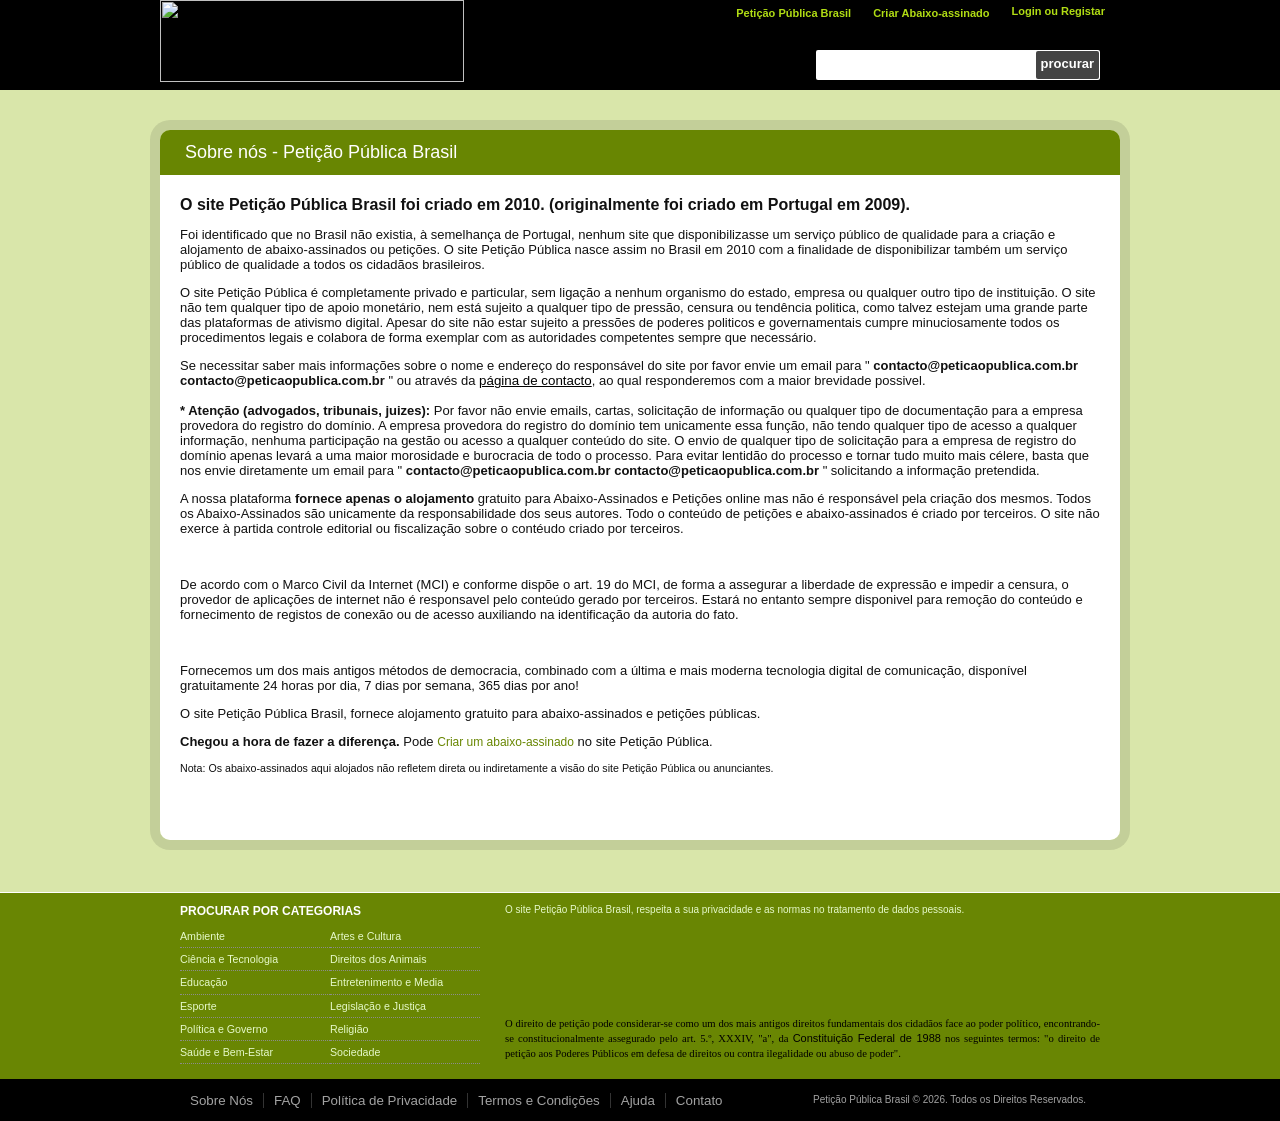
==== aboutus/index.html @ e4dd1ab5 "infra: adiciona e organiza site base identico para redesign" ====
<head>
    <meta charset="utf-8">
    <link rel="stylesheet" type="text/css" href="style.css">
    <title>Petição Pública Brasil</title>
    <meta name="description"
        content="Hospedagem online gratuita para Abaixo-assinados e Petições, disponível gratuitamente 24 horas por dia. Um serviço público de qualidade para todos os cidadãos brasileiros.">
    <meta name="Robots" content="INDEX,FOLLOW">
    
    <link href="https://peticaopublica.com.br/favicon.ico" rel="shortcut icon" type="image/x-icon">
    
    <script type="text/javascript" async="" src="https://www.google-analytics.com/analytics.js"></script>
    <script type="text/javascript" async=""
        src="https://www.googletagmanager.com/gtag/js?id=G-4QFTX7SRFF&amp;cx=c&amp;gtm=4e66b0h2"></script>
    <script type="text/javascript" src="https://ajax.googleapis.com/ajax/libs/jquery/1.8.1/jquery.min.js"></script>
    <script type="text/javascript" src="https://peticaopublica.com.br/scripts/colorbox/jquery.colorbox-min.js"></script>

    <meta property="og:image" content="https://peticaopublica.com.br/images/fbShareLogo.gif">
    <script type="text/javascript">$(function () {
            $("a#login").colorbox({ iframe: true, opacity: 0.5, innerWidth: 960, innerHeight: 350 });
            $("#txtemailnewsletter").keypress(function (e) { if (e.keyCode == 13) { doSearch(); } });
            var pesq = $("#txtemailnewsletter").val();
            if (pesq === "")
                $("#txtemailnewsletter").val('Procure Abaixo-Assinados');
            $("#txtemailnewsletter").live("focus", function () {
                if ($(this).val() === $(this).attr("title")) {
                    $(this).val("")
                }
            }).live("blur", function () {
                if ($(this).val() === "") {
                    $(this).val($(this).attr("title"))
                }
            });
        });
    </script>
    <script type="text/javascript">
        $(document).ready(function () {
            $(".account").click(function () {
                var X = $(this).attr('id');
                if (X == 1) { $(".submenu").hide(); $(this).attr('id', '0'); }
                else { $(".submenu").show(); $(this).attr('id', '1'); }
            });
            $(".submenu").mouseup(function () { return false });//Mouseup textarea false
            $(".account").mouseup(function () { return false });
            $(document).mouseup(function () { $(".submenu").hide(); $(".account").attr('id', ''); });//Textarea without editing.
        });
        function doSearch() {
            if ($('#txtemailnewsletter').val() == $('#txtemailnewsletter').attr("title")) $('#txtemailnewsletter').val("");
            var psearch = $('#txtemailnewsletter').val();
            window.location = '../searchfilter/index.html?q=' + psearch;
            return false;
        }
    </script>
</head>

<body>
    <div class="header">
        <div class="innerHeader">
            <div style="float: left; width: 310px; height: 90px; padding: 0px; background-color: #000000;">
                <a href="../home/index.html"><img src="https://peticaopublica.com.br/images/logoPetitionpt-pt.gif" style="border: 0px"
                        alt="Petição Pública Brasil Logotipo" title="Um dos mais antigos métodos da democracia."
                        width="304px" height="82px"></a>
            </div>
            <div style="float: right; width: 650px; height: 90px; background-color: #000;">
                <div style="height: 40px">
                    <ul class="headerMenu">
                        <li class="headerLink"><a href="../home/index.html">Petição Pública Brasil</a></li>
                        <li class="headerLink"><a href="../pcreate/index.html">Criar Abaixo-assinado</a></li>
                        <li class="headerLink">
                            <div id="divLogin">
                                <a id="login" href="../loginregister/index.html" class="cboxElement">Login ou Registar</a>
                            </div>

                        </li>
                    </ul>
                </div>
                <div style="height: 70px; float: right; margin: 10px 20px;">
                    <div class="emailnewsletter" id="divemailnewsletter">
                        <input id="txtemailnewsletter" type="text" value="" maxlength="50"
                            title="Procure Abaixo-Assinados"><a id="submitEmailNewsletter"
                            href="javascript:doSearch();">procurar</a>
                    </div>
                </div>
            </div>
        </div>
    </div>
    <form method="post" action=".../aboutus/index.html" id="aspnetForm">
        <div class="aspNetHidden">
            <input type="hidden" name="__VIEWSTATE" id="__VIEWSTATE"
                value="/[base64]/[base64]">
        </div>

        <div class="aspNetHidden">

            <input type="hidden" name="__VIEWSTATEGENERATOR" id="__VIEWSTATEGENERATOR" value="CDB8F54A">
        </div>

        <div class="wrapper">
            <div class="pcontent">
                <div class="pethead" style="background-color: #688602; vertical-align: top;">
                    <span>Sobre nós - Petição Pública Brasil</span>
                </div>
                <table border="0" cellpadding="0" cellspacing="0"
                    style="border: 0; margin: 0; padding:0; font-size:13px;">
                    <tbody>
                        <tr>
                            <td style="background-color: #fff; padding:0 20px;">
                                <h1 style="margin-top: 20px;">O site Petição Pública Brasil foi criado em 2010.
                                    (originalmente foi criado em Portugal em 2009). </h1>

                                <p>Foi identificado que no Brasil não existia, à semelhança de Portugal, nenhum site que
                                    disponibilizasse um serviço público de qualidade para a criação e alojamento de
                                    abaixo-assinados ou petições. O site Petição Pública nasce assim no Brasil em 2010
                                    com a finalidade de disponibilizar também um serviço público de qualidade a todos os
                                    cidadãos brasileiros.</p>

                                <p>O site Petição Pública é completamente privado e particular, sem ligação a nenhum
                                    organismo do estado, empresa ou qualquer outro tipo de instituição. O site não tem
                                    qualquer tipo de apoio monetário, nem está sujeito a qualquer tipo de pressão,
                                    censura ou tendência politica, como talvez estejam uma grande parte das plataformas
                                    de ativismo digital. Apesar do site não estar sujeito a pressões de poderes
                                    politicos e governamentais cumpre minuciosamente todos os procedimentos legais e
                                    colabora de forma exemplar com as autoridades competentes sempre que necessário.</p>

                                <p>Se necessitar saber mais informações sobre o nome e endereço do responsável do site
                                    por favor envie um email para "<b>
                                        <script
                                            language="javascript">document.write('contacto'); document.write('@'); document.write('peticao'); document.write('publica'); document.write('.com.br');</script>
                                        contacto@peticaopublica.com.br
                                    </b>" ou através da <a
                                        href="https://peticaopublica.com.br../contactus/index.html?pi=aboutus"
                                        style="text-decoration:underline;">página de contacto</a>, ao qual responderemos
                                    com a maior brevidade possivel.
                                    <br><br>
                                    <strong>* Atenção (advogados, tribunais, juizes):</strong> Por favor não envie
                                    emails, cartas, solicitação de informação ou qualquer tipo de documentação para a
                                    empresa provedora do registro do domínio. A empresa provedora do registro do domínio
                                    tem unicamente essa função, não tendo qualquer tipo de acesso a qualquer informação,
                                    nenhuma participação na gestão ou acesso a qualquer conteúdo do site. O envio de
                                    qualquer tipo de solicitação para a empresa de registro do domínio apenas levará a
                                    uma maior morosidade e burocracia de todo o processo. Para evitar lentidão do
                                    processo e tornar tudo muito mais célere, basta que nos envie diretamente um email
                                    para "<b>
                                        <script
                                            language="javascript">document.write('contacto'); document.write('@'); document.write('peticao'); document.write('publica'); document.write('.com.br');</script>
                                        contacto@peticaopublica.com.br
                                    </b>" solicitando a informação pretendida.
                                </p>

                                <p>A nossa plataforma <b>fornece apenas o alojamento</b> gratuito para Abaixo-Assinados
                                    e Petições online mas não é responsável pela criação dos mesmos. Todos os
                                    Abaixo-Assinados são unicamente da responsabilidade dos seus autores. Todo o
                                    conteúdo de petições e abaixo-assinados é criado por terceiros. O site não exerce à
                                    partida controle editorial ou fiscalização sobre o contéudo criado por terceiros.
                                </p>

                                <br>
                                <p>De acordo com o Marco Civil da Internet (MCI) e conforme dispõe o art. 19 do MCI, de
                                    forma a assegurar a liberdade de expressão e impedir a censura, o provedor de
                                    aplicações de internet não é responsavel pelo conteúdo gerado por terceiros. Estará
                                    no entanto sempre disponivel para remoção do conteúdo e fornecimento de registos de
                                    conexão ou de acesso auxiliando na identificação da autoria do fato. </p>

                                <br>

                                <!--<p>Não existia, até agora, um site nacional que disponibilizasse um serviço público para o alojamento de abaixo-assinados (também conhecidos como Petição Pública) online. O Petição Pública Brasil pretende constituir um serviço público de qualidade a todos os cidadãos brasileiros. A grande maioria dos sites de abaixo-assinados online são em língua estrangeira e não estão apresentados da melhor forma para a solidificação de uma petição pública nacional.</p>-->
                                <p>Fornecemos um dos mais antigos métodos de democracia, combinado com a última e mais
                                    moderna tecnologia digital de comunicação, disponível gratuitamente 24 horas por
                                    dia, 7 dias por semana, 365 dias por ano!</p>

                                <p>O site Petição Pública Brasil, fornece alojamento gratuito para abaixo-assinados e
                                    petições públicas.</p>

                                <p><strong>Chegou a hora de fazer a diferença.</strong>
                                    Pode <a class="green-link" href="../pcreate/index.html">Criar um abaixo-assinado</a> no site
                                    Petição Pública.</p>

                                <span style="font-size: 8pt">Nota: Os abaixo-assinados aqui alojados não refletem direta
                                    ou indiretamente a visão do site Petição Pública ou anunciantes.</span>
                                <p>&nbsp;</p>
                                <p>&nbsp;</p>
                            </td>
                        </tr>
                    </tbody>
                </table>
                <div class="petFooter" style="background-color: #fff; padding: 5px 0;"></div>
            </div>
        </div>

    </form>
    <div class="footer">
        <div style="width: 920px; margin: auto; overflow: hidden;">
            <div style="width: 300px; float: left;">
                <h4 style="margin: 0;">Procurar por Categorias</h4>

                <ul id="ulCat">
                    <li><a href="../searchfilter/index.html?idcat=23">Ambiente</a></li>
                    <li><a href="../searchfilter/index.html?idcat=24">Artes e Cultura</a></li>
                    <li><a href="../searchfilter/index.html?idcat=25">Ciência e Tecnologia</a></li>
                    <li><a href="../searchfilter/index.html?idcat=101">Direitos dos Animais</a></li>
                    <li><a href="../searchfilter/index.html?idcat=27">Educação</a></li>
                    <li><a href="../searchfilter/index.html?idcat=28">Entretenimento e Media</a></li>
                    <li><a href="../searchfilter/index.html?idcat=26">Esporte</a></li>
                    <li><a href="../searchfilter/index.html?idcat=29">Legislação e Justiça</a></li>
                    <li><a href="../searchfilter/index.html?idcat=30">Política e Governo</a></li>
                    <li><a href="../searchfilter/index.html?idcat=31">Religião</a></li>
                    <li><a href="../searchfilter/index.html?idcat=32">Saúde e Bem-Estar</a></li>
                    <li><a href="../searchfilter/index.html?idcat=33">Sociedade</a></li>
                </ul>

            </div>
            <div style="float: right;">
                <div class="footer-text">O site <a href="https://peticaopublica.com.br">Petição Pública</a> Brasil,
                    respeita a sua privacidade e as normas no tratamento de dados pessoais.</div>
                <div class="nav-share">
                    <iframe
                        src="https://www.facebook.com/plugins/like.php?href=https%3A%2F%2Fpeticaopublica.com.br&amp;width=82&amp;layout=button&amp;action=like&amp;size=large&amp;share=false&amp;height=82&amp;appId=476498805800398"
                        width="82" height="32" style="border:none;overflow:hidden;padding-top:20px;" scrolling="no"
                        frameborder="0" allowtransparency="true" allow="encrypted-media"></iframe>
                    <ul style="float:right;">
                        <li><a target="_blank" href="https://www.facebook.com/peticaopublicabrasil" class="fbshare32f"
                                title="Acompanhe o Petição Pública Brasil no Facebook">Facebook</a></li>
                        <li><a target="_blank" href="https://twitter.com/peticaopublicab" class="twshare32f"
                                title="Acompanhe o Petição Pública Brasil no Twitter">Twitter</a></li>
                        <li><a target="_blank" href="https://peticaopublica.com.br/rss.aspx" class="rss32f"
                                title="Acompanhe o Petição Pública Brasil por RSS">RSS</a></li>
                    </ul>
                </div>
                <div
                    style="clear:both; width:595px; font-family: Verdana; font-size: 8pt;color: #000; text-align:justify;margin-top: 5px;">
                    O direito de petição pode considerar-se como um dos mais antigos direitos fundamentais dos cidadãos
                    face ao poder político,
                    encontrando-se constitucionalmente assegurado pelo art. 5.º, XXXIV, "a", da <a
                        style="font-size: 11px;"
                        href="https://www.planalto.gov.br/ccivil_03/Constituicao/Constituicao.htm"
                        target="_blank">Constituição Federal de 1988</a> nos seguintes termos: "o direito de petição aos
                    Poderes Públicos em defesa de direitos ou contra ilegalidade ou abuso de poder".
                </div>
            </div>
        </div>
    </div>
    <div class="secondfooter">
        <div style="width: 920px; margin: auto; overflow: hidden;">
            <ul>
                <li><a href="../aboutus/index.html">Sobre Nós</a></li>
                <li><a href="../faq/index.html">FAQ</a></li>
                <li><a href="../privacy/index.html">Política de Privacidade</a></li>
                <li><a href="../termsconditions/index.html">Termos e Condições</a></li>
                <li><a href="../help/index.html">Ajuda</a></li>
                <li><a href="../contactus/index.html?pi=">Contato</a></li>
            </ul>
            <div class="copyright">Petição Pública Brasil © 2026. Todos os Direitos Reservados.
            </div>
        </div>
    </div>
    <script async="" src="https://www.googletagmanager.com/gtag/js?id=UA-4269839-47"></script>
    <script>
        window.dataLayer = window.dataLayer || [];
        function gtag() { dataLayer.push(arguments); }
        gtag('js', new Date());
        gtag('config', 'UA-4269839-47');
    </script>
    <script defer=""
        src="https://static.cloudflareinsights.com/beacon.min.js/v833ccba57c9e4d2798f2e76cebdd09a11778172276447"
        integrity="sha512-57MDmcccJXYtNnH+ZiBwzC4jb2rvgVCEokYN+L/nLlmO8rfYT/gIpW2A569iJ/3b+0UEasghjuZH/ma3wIs/EQ=="
        data-cf-beacon="{&quot;version&quot;:&quot;2024.11.0&quot;,&quot;token&quot;:&quot;b46a5cb6f5e049389877892a967b678e&quot;,&quot;r&quot;:1,&quot;server_timing&quot;:{&quot;name&quot;:{&quot;cfCacheStatus&quot;:true,&quot;cfEdge&quot;:true,&quot;cfExtPri&quot;:true,&quot;cfL4&quot;:true,&quot;cfOrigin&quot;:true,&quot;cfSpeedBrain&quot;:true},&quot;location_startswith&quot;:null}}"
        crossorigin="anonymous"></script>

    <div id="cboxOverlay" style="display: none;"></div>
    <div id="colorbox" class="" style="display: none; padding-bottom: 42px; padding-right: 42px;">
        <div id="cboxWrapper">
            <div>
                <div id="cboxTopLeft" style="float: left;"></div>
                <div id="cboxTopCenter" style="float: left;"></div>
                <div id="cboxTopRight" style="float: left;"></div>
            </div>
            <div style="clear: left;">
                <div id="cboxMiddleLeft" style="float: left;"></div>
                <div id="cboxContent" style="float: left;">
                    <div id="cboxLoadedContent" style="width: 0px; height: 0px; overflow: hidden; float: left;"></div>
                    <div id="cboxTitle" style="float: left;"></div>
                    <div id="cboxCurrent" style="float: left;"></div>
                    <div id="cboxNext" style="float: left;"></div>
                    <div id="cboxPrevious" style="float: left;"></div>
                    <div id="cboxSlideshow" style="float: left;"></div>
                    <div id="cboxClose" style="float: left;"></div>
                </div>
                <div id="cboxMiddleRight" style="float: left;"></div>
            </div>
            <div style="clear: left;">
                <div id="cboxBottomLeft" style="float: left;"></div>
                <div id="cboxBottomCenter" style="float: left;"></div>
                <div id="cboxBottomRight" style="float: left;"></div>
            </div>
        </div>
        <div style="position: absolute; width: 9999px; visibility: hidden; display: none;"></div>
    </div>
</body>
---- aboutus/style.css ----
/* --- Merged from ppstyle_beta.css --- */
BODY {font: 12px/1.4 Tahoma,"Segoe UI",Arial,Sans-Serif; color: #111; margin: 0px; padding: 0px; background-color: #d9e6aa; }

h1 { font: 16px Tahoma, Geneva, sans-serif; margin:0; font-weight:bold;}
h2 { font: 14px Tahoma, Geneva, sans-serif;}
h2 a { font: 14pt Helvetica, Verdana, sans-serif; }
h3 { font: 10pt Tahoma, Geneva, sans-serif; font-weight: normal;}/*color: #113401; */

a { font: 10pt Helvetica, Verdana, sans-serif; color: #000; text-decoration: none; }
a:hover { text-decoration: underline; }
input[type=text] { border: 1px solid #a8acad; font: 10pt Helvetica, Verdana, sans-serif; height: 20px; }
textarea { border: 1px solid #a8acad; font: 10pt Helvetica, Verdana, sans-serif; }
select { border: 1px solid #a8acad; font: 10pt Helvetica, Verdana, sans-serif; height: 20px; }

.footer { float: left; width: 100%; background-color: #698603; border-top: 1px solid #FFFFFF; padding: 10px 0 15px 0; }
.footer a { font: 8pt Verdana, Helvetica, sans-serif; }
.footer h4 {color: white; font-family: Tahoma, Geneva, sans-serif; text-transform: uppercase; margin-bottom: 7px;}

.footerpet {font: 11px Tahoma, Geneva, sans-serif;  margin-top:25px;}
.footerpet a {font: 11px Tahoma, Geneva, sans-serif; text-decoration:none;}

.footerpet2 {font: 11px Tahoma, Geneva, sans-serif; color:#848484; margin-top:25px;}
.footerpet2 a {font: 11px Tahoma, Geneva, sans-serif; text-decoration:none; color:#848484;}

.secondfooter {clear: both; background-color: black; color: #A2A2A2; font-size: 11px; height: 42px; margin: auto;}
.secondfooter ul, li {list-style-type: none; margin: 0; padding: 0;}
.secondfooter li:first-child {border-left: 0;}
.secondfooter li {border-left: 1px solid #333; display: inline-block; float: left; margin-top: 14px;}
.secondfooter a {height: 32px;padding: 0 10px;color: #A2A2A2;}
.secondfooter a:hover {text-decoration: underline;}

.header { width: 100%; background-color: #000000; height: 90px; }
.header .innerHeader { margin: 0px auto; width: 960px; }

ul.headerMenu {list-style-type: none; float: right; height: 30px; margin:5px 10px;}
ul.headerMenu li {list-style-type: none; float: left; padding:0 5px;}

.headerLink a { font: 11px Verdana, Helvetica, sans-serif; color: #b1dd14; font-weight: bold; text-decoration: none; margin-left: 12px; }
.headerLink a:hover { color: #fff; }

.content { margin: 0px auto;}

.leftColl { float: left; width: 268px; }
.leftColl .box .inner img { float: left; }
.leftColl .box .inner div { float: left; display: inline-block; }
.leftColl .box .inner .text { padding: 0px 0px 0px 10px; width: 137px; height: 73px; float: left; position: relative; }
.leftColl .box .inner .text span { float: left; font-family: Arial; font-size: 13px; color: #1c5103; width: 100%; }
.leftColl .box .inner .text span.title { font-weight: bold; font-size: 16px; }
.leftColl .box .inner .text a { position: absolute; font-family: Arial; font-size: 12px; font-weight: bold; color: #1c5103; bottom: 0px; right: 5px; text-decoration: none; }
.leftColl .box .inner .text a:hover { text-decoration: underline; }


.box { float: left; position: relative; background: #FFFFFF; }
.box .inner { display: inline-block; padding: 10px; }
.box .inner li { padding: 0px 0px 0px 10px; list-style-position: inside; }
.box .topborder { position: absolute; width: 100%; background: url(../newimages/box-border-horizontal.gif) repeat-x 0px 0px; height: 5px; top: 0px; }
.box .bottomborder { position: absolute; width: 100%; background: url(../newimages/box-border-horizontal.gif) repeat-x 0px -5px; height: 5px; bottom: 0px; }
.box .leftborder { position: absolute; height: 100%; background: url(../newimages/box-border-vertical.gif) repeat-y 0px 0px; width: 5px; left: 0px; }
.box .rightborder { position: absolute; height: 100%; background: url(../newimages/box-border-vertical.gif) repeat-y -5px 0px; width: 5px; right: 0px; }
.box .corner1 { position: absolute; top: 0px; left: 0px; background: url(../newimages/box-border-corners.gif) no-repeat 0px 0px; width: 10px; height: 10px; z-index: 1; }
.box .corner2 { position: absolute; top: 0px; right: 0px; background: url(../newimages/box-border-corners.gif) no-repeat 0px -10px; width: 10px; height: 10px; z-index: 1; }
.box .corner3 { position: absolute; bottom: 0px; left: 0px; background: url(../newimages/box-border-corners.gif) no-repeat 0px -20px; width: 10px; height: 10px; z-index: 1; }
.box .corner4 { position: absolute; bottom: 0px; right: 0px; background: url(../newimages/box-border-corners.gif) no-repeat 0px -30px; width: 10px; height: 10px; z-index: 1; }

.nbox {
margin: 8px 0;
-webkit-border-radius: 10px;
-moz-border-radius: 10px;
border-radius: 10px;
border:1px solid #B3C287;
background-color:#FFFFFF;
-webkit-box-shadow: 0px 0px 4px 2px #B3C287;
box-shadow: 0px 0px 4px 2px #B3C287;
}


.petition-victories {background-color:#ffffff;}

.create-change {color: #688602;padding: 20px 0 20px 0;background-color: #f7fbda;border-top:2px solid #B3C287;border-bottom:2px solid #B3C287;}
.create-change h1 {font: 16px Tahoma, Geneva, sans-serif; margin:0;}
.create-change h2 {font: 15px Tahoma, Geneva, sans-serif;color: #486620;line-height: 1.3;text-shadow: #fff 0 1px 0;}


.popular-actions {color: #444;width: 980px;margin: 0 auto;}
.featuredin {margin:0 auto;}

.victory-number {border: 1px solid;}

.numsteps
{
font-size: 13pt; 
border: 1px solid; 
padding: 7px;  
-webkit-border-radius: 10px; 
-moz-border-radius: 10px; 
border-radius: 10px; 
background-color:#FFFFFF; 
-webkit-box-shadow: 0px 0px 4px 2px #B3C287; 
box-shadow: 0px 0px 4px 2px #B3C287;
}

.textsteps{font-weight: 700; font-size: 14pt; color: #465900; margin-left:5px;}



.petpop {
display: inline;
float: left;
width: 220px;
min-height: 330px;
position: relative;
overflow: hidden;
margin: 0 10px;
padding:0; 
border: 0;
font-size: 100%;
font: inherit;
vertical-align: baseline;
}

.petpopborder {
-moz-border-radius: 9px;
-webkit-border-radius: 9px;
-o-border-radius: 9px;
-ms-border-radius: 9px;
-khtml-border-radius: 9px;
border-radius: 9px;
background: #EEE;
padding: 4px;
margin-bottom: 20px;
clear: both;
}

.petpopborder .project-card {
padding: 5px;
background-position: 0 307px;
height: 350px;
overflow: hidden;
-moz-border-radius: 6px;
-webkit-border-radius: 6px;
-o-border-radius: 6px;
-ms-border-radius: 6px;
-khtml-border-radius: 6px;
border-radius: 6px;
background-color: white;
border: 1px solid #DDD;
position: relative;
background-color: white;
background-image: url(/images/bgPetPopGrd.png);
background-repeat: repeat-x;
}


#menu {padding-top:10px; padding-left:5px; margin:0; border:0;}
#menu>li {float:left; padding-right:5px}
/*#menu .last {padding-right:0px}*/

#menu>li>a {
    padding: 0 20px;
    display:block;
    font-size:14px;
    color:#fff;
    /*text-transform:uppercase;*/
	text-decoration:none;
    height:32px;
    line-height:32px;
    border-top:1px solid #1f1f1f;
    background:#000;
    text-align:center;
    border-radius:4px 4px 0 0;
    -moz-border-radius:4px 4px 0 0;
    -webkit-border-radius:4px 4px 0 0;
    /*position:relative*/}
    
#menu>li>a:hover,#menu>.active>a {
    background:#5f870e;
    border-color:#9cba2f}
    
.emailnewsletter {
background-color: white;
padding: 1px;
width: 282px;
float: left;
-moz-border-radius: 2px;
-webkit-border-radius: 2px;
border-radius: 2px;
margin: 0px 0 5px 0;
clear: both;
font: normal 12px arial,helvetica;
background-image: url('/images/iconMagGlassSearch.png');
background-repeat: no-repeat;
background-position: 5px 7px;
}
.emailnewsletter input {
background-color: white;
height: 18px;
padding: 5px;
border: none;
float: left;
width: 172px;
color: #787976;
font-size: 14px;
margin-left: 20px;
outline: none;
}
.emailnewsletter a {
/*background: #A2D12D;background: -webkit-gradient(linear, left top, left bottom, color-stop(0%,#A2D12D), color-stop(100%,#406E01));*/
background: #444;
height: 18px;
line-height: 18px;
-moz-border-radius: 2px;
-webkit-border-radius: 2px;
border-radius: 2px;
padding: 5px;
font-weight: bold;
color: white;
float: right;
text-align: center;
margin: 0 0 0 5px;
text-decoration: none;
font: bold 13px Helvetica, Arial, sans-serif;
}
#ulCat{margin: 5px 0px 0px 0px; padding:0; border:0;}
#ulCat li{float:left; width:150px; border-bottom: 1px dotted #8C8C8C;font-size: 13px;padding: 2px 0; margin:0;}
#ulCat li a {color: #e6f9ca;}

.wrapper {
padding: 40px 0;
width: 100%;
min-width: 960px;
background-image: url(/images/bgpaperGreen.png);
}
.pcontent
{
display: block;
margin: 0 auto;
width: 960px;
-webkit-border-radius: 10px;
-moz-border-radius: 10px;
border-radius: 10px;
-webkit-box-shadow: 0 0 0 10px rgba(0, 0, 0, 0.1);
-moz-box-shadow: 0 0 0 10px rgba(0,0,0,0.1);
box-shadow: 0 0 0 10px rgba(0, 0, 0, 0.1);
}
.pethead {
/*margin-bottom: 1px;*/
background-color: #688602;
padding: 10px 20px;
font-size: 12px;
color: white;
border-bottom: 1px solid white;
-webkit-border-radius: 10px 10px 0 0;
-moz-border-radius: 10px 10px 0 0;
border-radius: 10px 10px 0 0;
}

.pethead h1 { font-size: 22px; font-weight: 500; vertical-align: middle; padding:0 0 0 5px;  margin:0;}

.zsection{
background-color: #fff;
width: 730px;
/*padding: 35px 30px;*/
border-right: 1px solid #D8D8D8;
/*padding: 20px 20px;*/
}

.pRside {
width: 229px;
/*margin-bottom: 15px;
border-bottom-color: #d9d9d9;
border-top: none;
padding: 20px 15px 0;*/
background-color:#f0f0f0;
/*padding: 20px 10px;*/
}

.petFooter {
border: none;
color: #555;
padding: 20px 0;
background-color: #b3b8a1; /*rgba(0, 0, 0, 0.1);*/
-moz-border-radius-bottomright:10px;
-webkit-border-bottom-right-radius:10px;
border-bottom-right-radius:10px;
-moz-border-radius-bottomleft:10px;
-webkit-border-bottom-left-radius:10px;
border-bottom-left-radius:10px;
}

h1.pettitle {margin:0 auto; font-size: 18px;}
h2.petto {margin:0; padding: 10px 0px;}
h2.petto span {color: #a20000; font-weight:bold; font-size: 16px;}


.npeople
{
padding-right: 7px;
font-size:40px;
color: #282828;
letter-spacing: -2px;
}
.npeopleText
{
letter-spacing: 0;
line-height: 14px;
font-size: 11px;
color: #505050;
text-transform: uppercase;
}

.moreimg
{
	margin-bottom: 10px;
	border: solid 4px white;
}

.btn2 {
padding: 8px 20px;
font: 600 21px Arial, Helvetica, sans-serif;
color: white;
text-decoration: none;
border-radius: 4px;
-webkit-border-radius: 4px;
-moz-border-radius: 4px;
display: inline-block;
background-color: #96D500;
}

.btn2small {
padding: 5px 10px;
font: bold 16px Arial, Helvetica, sans-serif;
color: white;
text-decoration: none;
border-radius: 4px;
-webkit-border-radius: 4px;
-moz-border-radius: 4px;
display: inline-block;
background-color: #96D500;
}

.bgreen {
background-color: #96D500;
text-shadow: 1px 1px 0 rgba(0, 0, 0, 0.2);
background-image: -webkit-gradient(linear, 0 0, 0 100%, from(#ACE000), to(#74C400));
border: 1px solid #74C400;
-webkit-border-radius: 4px;
-moz-border-radius: 4px;	
border-radius: 4px;
background-repeat: repeat-x;
}

.bgreen2 {
background-color: #64991e;
text-shadow: 1px 1px 0 rgba(0, 0, 0, 0.2);
background-image: -webkit-gradient(linear, 0 0, 0 100%, from(#7db72f), to(#4e7d0e));
border: 1px solid #538312;
-webkit-border-radius: 4px;
-moz-border-radius: 4px;	
border-radius: 4px;
background-repeat: repeat-x;
}

.bgray {
background-color: #808080;
text-shadow: 1px 1px 0 rgba(0, 0, 0, 0.2);
background-image: -webkit-gradient(linear, 0 0, 0 100%, from(#808080), to(#303030));
border: 1px solid #303030;
-webkit-border-radius: 4px;
-moz-border-radius: 4px;	
border-radius: 4px;
background-repeat: repeat-x;
}

.bgreen:hover {background-color:#74C400;color: #fff;background-position: 0 -15px; text-decoration: none;cursor:pointer;}
.bgreen2:hover {background-color:#4e7d0e;color: #fff;background-position: 0 -15px; text-decoration: none;}

.dform {margin:20px;}
.dform input[type="text"], .dform input[type="password"], .dform input[type="email"], .dform input[type="url"], .dform textarea {
-webkit-border-radius: 5px;
-moz-border-radius: 5px;
-ms-border-radius: 5px;
-o-border-radius: 5px;
border-radius: 5px;
background: #F4F4F4;
border: 1px solid #E4E4E4;
font: normal 14px "GothamBook","Helvetica Neue",Arial,sans-serif;
margin: 0 0 0px;
padding: 7px 6px 8px;
width: 95%;
}

.mTop input[type="text"] {margin: 5px 0 0px;}
.wcp {width:130px;}

.dform select 
{
font: normal 14px "GothamBook","Helvetica Neue",Arial,sans-serif;
height: 30px;
}

.fieldRequired
{
	font: normal 9px arial,sans-serif;
}

/* fazer os ccs3 tooltip sem js:*/
.tooltip {position: relative; background: #eaeaea; cursor: help; display: inline-block; text-decoration: none; color: #222; outline: none; font-size:10px; margin-left:10px;}
.tooltip span
{
  visibility: hidden;
  position: absolute; 
  bottom: 30px;
  left: 50%;
  z-index: 999;
  width: 280px;
  margin-left: -127px;
  padding: 10px;
  border: 2px solid #ccc;
  /*opacity: .9;*/
  background-color: #ddd;                     
  background-image: -webkit-linear-gradient(rgba(255,255,255,.5), rgba(255,255,255,0));
  background-image: -moz-linear-gradient(rgba(255,255,255,.5), rgba(255,255,255,0));
  background-image: -ms-linear-gradient(rgba(255,255,255,.5), rgba(255,255,255,0));
  background-image: -o-linear-gradient(rgba(255,255,255,.5), rgba(255,255,255,0));
  background-image: linear-gradient(rgba(255,255,255,.5), rgba(255,255,255,0));  
  -moz-border-radius: 4px;
  border-radius: 4px;  
  -moz-box-shadow: 0 1px 2px rgba(0,0,0,.4), 0 1px 0 rgba(255,255,255,.5) inset;
  -webkit-box-shadow: 0 1px 2px rgba(0,0,0,.4), 0 1px 0 rgba(255,255,255,.5) inset;
  box-shadow: 0 1px 2px rgba(0,0,0,.4), 0 1px 0 rgba(255,255,255,.5) inset;  
  /*text-shadow: 0 1px 0 rgba(255,255,255,.4);*/
}

.tooltip:hover{border: 0; /* IE6 fix */}
.tooltip:hover span{visibility: visible;}
.tooltip span:before, .tooltip span:after {content: ""; position: absolute; z-index: 1000; bottom: -7px; left: 50%; margin-left: -8px; border-top: 8px solid #ddd; border-left: 8px solid transparent; border-right: 8px solid transparent; border-bottom: 0;}
.tooltip span:before{border-top-color: #ccc;bottom: -8px;}


/* Yellow */
.yellow-tooltip span{border-color: #e1ca82;background-color: #ffeaa6; color:#002200; font-size:11px;}
.yellow-tooltip span:after{border-top-color: #ffeaa6;}
.yellow-tooltip span:before{border-top-color: #e1ca82;}

/* Navy */
.navy-tooltip span{color: #fff; text-shadow: 0 1px 0 #000; border-color: #161a1f; background-color: #1e2227;}
.navy-tooltip span:after{border-top-color: #1e2227;}
.navy-tooltip span:before{border-top-color: #161a1f;}

div.error-container
{
    /*background-color: #eee;
	border: 1px solid red;*/
    margin: 5px;
    padding: 5px;
    color: #CC3300;
    border: 1px solid #CF1A1A;
    background: #FFFFEA url(/images/iconError.png) no-repeat 12px 11px;
    border-radius: 5px;
    -moz-border-radius: 5px;
    -webkit-border-radius: 5px;
}

div.error-container ol li {
	list-style-type:decimal;
	margin-left: 20px;
}
div.error-container {display: none;}
div.error-container label.error {display: inline;}


#aspnetForm label.error
{
    width: auto;
    display: inline;
    color: #CC3300;
}
#aspnetForm input.error, textarea.error {border: 1px dotted red;}

#loginarea {background-color:#EEE; padding:2px; }
#loginarea a {text-decoration: none; color: #688602; font-size: 1.2em; cursor: pointer;}

#loginarea .frmlogin input[type="text"], input[type="password"]
{   
    background: #fff url(/images/iconLoginSprite.png) no-repeat;
    padding: 10px 10px 10px 25px;
    width: 245px;
    border: 1px solid #ccc;
    -moz-border-radius: 5px;
    -webkit-border-radius: 5px;
    border-radius: 5px;
    font: normal 14px Tahoma, Geneva, sans-serif;
}

#loginarea .frmlogin label {font: normal 12px Tahoma, Geneva, sans-serif; color: #666;}
#loginarea .frmlogin td {padding-bottom:8px; vertical-align:middle;}
#loginarea label.error {padding:0px 0px 0px 0px; color:Red; font-size: 12px; display:block;} 

#loginarea .sprite-email{ background-position: 5px 13px !important;} 
#loginarea .sprite-pass{ background-position: 5px -56px !important;} 
#loginarea .sprite-user{ background-position: 5px -122px !important;}

.intro { width: 545px; text-align: center; }
.intro td { text-align: center; }

.GoogleSearchDiv { float: left; padding: 20px 10px 0px 0px; width: 685px; }
.GoogleSearchDiv div { float: right; }

.LinkAzul a { font: 10pt Verdana, Helvetica, sans-serif; color: Blue; }
.LinkAzul a:hover { color: #ff6633; }
.txtajuda { font: 9pt Arial,Verdana, Helvetica, sans-serif; }

.zebra { font: 12px Verdana, Helvetica, sans-serif; text-align: left; margin: 0px; }
.zebra th { font-size: 15px; font-weight: bold; padding: 3px 3px 3px 9px; color: #E6F9C2; background-color: #0e210e; }
.zebra td { padding: 3px 3px 3px 18px; color: #113401; font-size: 12px; font-weight: normal; }
.zebra td a { color: #164301; text-decoration: none; font-size: 12px; font-weight: normal; }
.zebra td a:hover { text-decoration: underline; }
.zebra .odd { background: #d3efac; }
.zebra .even { background: #e6f9ca; }

.zebra2 { font: 12px Verdana, Helvetica, sans-serif; text-align: left; margin: 0px; }
.zebra2 th { font-size: 15px; font-weight: bold; padding: 3px 3px 3px 9px; color: #E6F9C2; background-color: #0e210e; }
.zebra2 td { padding: 0px 10px; color: #113401; font-size: 11pt; font-weight: normal; }
.zebra2 td a { color: #164301; text-decoration: none; font-size: 12px; font-weight: normal; }
.zebra2 td a:hover { text-decoration: underline; }
.zebra2 .odd { background: #d3efac; }
.zebra2 .even { background: #e6f9ca; }

/*#######*/
.EmptyRowStyle { text-align: center; }
/*GridViewCSS Soft Grey Style*/
.GridViewStyle { font-family: Arial, Sans-Serif; font-size: small; table-layout: auto; border-collapse: collapse; border: #444 1px solid; }
/*Header and Pager styles*/
.HeaderStyle, .PagerStyle /*Common Styles*/ { background-position: center; background-repeat: repeat-x; background-color: #1d1d1d; }
.HeaderStyle th { padding: 5px; color: #ffffff; }
.HeaderStyle a { text-decoration: none; color: #ffffff; display: block; text-align: left; font-weight: normal; }
.PagerStyle table { text-align: center; margin: auto; }
.PagerStyle table td { border: 0px; padding: 5px; }
.PagerStyle td { border-top: #1d1d1d 1px solid; }
.PagerStyle a { color: #ffffff; text-decoration: none; padding: 2px 10px 2px 10px; border-top: solid 1px #777777; border-right: solid 1px #333333; border-bottom: solid 1px #333333; border-left: solid 1px #777777; }
.PagerStyle span { font-weight: bold; color: #FFFFFF; text-decoration: none; padding: 2px 10px 2px 10px; }
/*RowStyles*/
.RowStyle td, .AltRowStyle td, .SelectedRowStyle td, .EditRowStyle td /*Common Styles*/ { padding: 2px; border-right: solid 1px #1d1d1d; }
.RowStyle td { background-color: #fff; }
.AltRowStyle td { background-color: #f0f0f0; }
.SelectedRowStyle td { background-color: #ffff66; }

/*footer icons*/
a.share:link { text-decoration: none; color: #000000; }
a.share:hover { text-decoration: underline; }
a.share:visited { text-decoration: none; color: #000000; }
img.shareimg { border: none; vertical-align: middle; position: absolute; top: -2px; }
img.blogger { clip: rect(0px 16px 16px 0px); left: 0px; }
img.delicious { clip: rect(0px 32px 16px 16px); left: -16px; }
img.digg { clip: rect(0px 48px 16px 32px); left: -32px; }
img.facebook { clip: rect(0px 64px 16px 48px); left: -48px; }
img.furl { clip: rect(0px 80px 16px 64px); left: -64px; }
img.reddit { clip: rect(0px 96px 16px 80px); left: -80px; }
img.slashdot { clip: rect(0px 112px 16px 96px); left: -96px; }
img.mail { clip: rect(0px 128px 16px 112px); left: -112px; }
span.share { position: relative; font-family: Arial; font-size: 11px; background-color: #FFFFFF; padding: 4px 26px 7px 26px; height: 18px; }
.shareitem { padding-left: 20px; padding-right: 16px; position: relative; }
span.tag { font-family: Arial; font-size: 11px; background-color: #FFFFFF; padding: 0px 26px 7px 26px; }

.categories { width: 165px !important; margin-left: -5px; }
.categories tbody tr th { padding: 0px 0px 0px 10px; }
.categories tbody tr td { padding: 0px 0px 0px 13px; height: 18px; }
.categories tbody tr td a { font-size: 13px; font-family: Arial; font-weight: normal; color: #164301; }
.categories tbody tr td a:hover { text-decoration: none; }
.categories tbody tr td:hover { background-color: #c6e698; }

.shareUs { float: left; font-family: Arial; font-size: 14px !important; color: #1c5103; font-weight: bold; padding: 0px 12px; }
.shareIcon { padding: 0px 7px 0px 0px; float: left; width: 23px; height: 22px; }

.tabs { position: relative; float: left; }
.tabs .tabname { cursor: pointer; float: left !important; height: 32px; position: relative; color: #e6f9c2; font-family: Arial; font-size: 15px; font-weight: bold; padding: 0px 12px; z-index: 1; }
.tabs .tabname .span { line-height: 32px; padding: 2px 0px; }
.tabs .active { background: url(../newimages/tab-bg-active.gif) repeat-x; }
.tabs .active .left { position: absolute; left: 0px; width: 9px; height: 32px; background: url(../newimages/tab-left-active.gif) no-repeat; }
.tabs .active .right { position: absolute; right: 0px; width: 9px; height: 32px; background: url(../newimages/tab-right-active.gif) no-repeat; }
.tabs .inactive { background: url(../newimages/tab-bg-inactive.gif) repeat-x; }
.tabs .inactive .left { position: absolute; left: 0px; width: 9px; height: 32px; background: url(../newimages/tab-left-inactive.gif) no-repeat; }
.tabs .inactive .right { position: absolute; right: 0px; width: 9px; height: 32px; background: url(../newimages/tab-right-inactive.gif) no-repeat; }
.tabs .tabgrid { margin-top: -2px; float: left; }
.tabs .tabgrid div { float: left; }
.tabs .viewall { position: absolute; right: 3px; bottom: -23px; height: 25px; background: url(../newimages/viewall-bg.gif) repeat-x; padding: 0px 12px; }
.tabs .viewall a { font-size: 12px; color: #1c5103; font-style: italic; font-weight: bold; text-decoration: none; }
.tabs .viewall a:hover { text-decoration: underline; }
.tabs .viewall .left { position: absolute; left: 0px; width: 9px; height: 25px; background: url(../newimages/viewall-left.gif) no-repeat; }
.tabs .viewall .right { position: absolute; right: 0px; width: 9px; height: 25px; background: url(../newimages/viewall-right.gif) no-repeat; }

h1.titulo { text-align: center; line-height: 36px; width: 988px; /*height: 36px;*/ background: url(../newimages/peticao-ver-titulo-bg.gif) repeat-y; /*padding: 0px 0px 13px 0px;*/ margin: auto; }
h1.titulo a { line-height: 36px; font: 18pt Helvetica, Verdana, sans-serif; color: #113401; font-weight: normal; }

h2.destinatarios { line-height: 32px; padding: 20px 0px 0px 0px; }
h2.destinatarios .to { color: #a20000; }
.detalhe-peticao { padding: 0px 0px 20px 50px; width: 923px; position: relative; }

.box-sign { float: left; position: relative; background: #e5f1b6; }
.box-sign .inner { display: inline-block; padding: 9px; width: 500px; min-height: 333px; }
.box-sign .inner .header { width: 480px; padding: 2px 10px; height: 50px; background: url(../newimages/box-sign-title-horizontal-bg.gif) repeat-x 0px 0px; font: 18pt Helvetica, Verdana, sans-serif; color: #3f5003; font-weight: bold; }
.box-sign .inner .form { width: 460px; padding: 2px 20px; font: 12pt Helvetica, Verdana, sans-serif; color: #113401; }
.box-sign .inner .form .num-assinaturas { font: 12pt Helvetica, Verdana, sans-serif; color: #113401; }
.box-sign .inner .form a { font: 12pt Helvetica, Verdana, sans-serif; color: #113401; text-decoration: underline; }
.box-sign .inner .form td.label { vertical-align: top; font: 11pt Helvetica, Verdana, sans-serif; width: 125px; height: 30px; }
.box-sign .inner .form td.inputs { vertical-align: top; }
.box-sign .inner .form td.inputs .textbox { border: 1px solid #a8acad; font: 10pt Helvetica, Verdana, sans-serif; height: 20px; }
.box-sign .inner .form td.label-small { font: 9pt Arial; width: 125px; height: 30px; vertical-align: middle; }
.box-sign .inner .form td.inputs-small { vertical-align: top; }
.box-sign .inner .form td.inputs-small .radio-list { font: 9pt Arial; }

.box-sign .topborder { position: absolute; width: 100%; background: url(../newimages/box-sign-border-horizontal.gif) repeat-x 0px 0px; height: 9px; top: 0px; }
.box-sign .bottomborder { position: absolute; width: 100%; background: url(../newimages/box-sign-border-horizontal.gif) repeat-x 0px -9px; height: 9px; bottom: 0px; }
.box-sign .leftborder { position: absolute; height: 100%; background: url(../newimages/box-sign-border-vertical.gif) repeat-y 0px 0px; width: 9px; left: 0px; }
.box-sign .rightborder { position: absolute; height: 100%; background: url(../newimages/box-sign-border-vertical.gif) repeat-y -9px 0px; width: 9px; right: 0px; }
.box-sign .corner1 { position: absolute; top: 0px; left: 0px; background: url(../newimages/box-sign-border-corners.gif) no-repeat 0px 0px; width: 16px; height: 16px; z-index: 1; }
.box-sign .corner2 { position: absolute; top: 0px; right: 0px; background: url(../newimages/box-sign-border-corners.gif) no-repeat 0px -16px; width: 16px; height: 16px; z-index: 1; }
.box-sign .corner3 { position: absolute; bottom: 0px; left: 0px; background: url(../newimages/box-sign-border-corners.gif) no-repeat 0px -32px; width: 16px; height: 16px; z-index: 1; }
.box-sign .corner4 { position: absolute; bottom: 0px; right: 0px; background: url(../newimages/box-sign-border-corners.gif) no-repeat 0px -48px; width: 16px; height: 16px; z-index: 1; }

.box-sign-small { background: none repeat scroll 0 0 #EDF6CD; bottom: 0; float: left; left: 520px; position: absolute; width: 270px; }
.box-sign-small .inner { display: inline-block; padding: 20px; width: auto !important; min-height: inherit !important; font-size: 9px; font-family: Arial; }
.box-sign-small .topborder { position: absolute; width: 100%; background: url(../newimages/box-sign-border-horizontal.gif) repeat-x 0px 0px; height: 9px; top: 0px; }
.box-sign-small .bottomborder { position: absolute; width: 100%; background: url(../newimages/box-sign-border-horizontal.gif) repeat-x 0px -9px; height: 9px; bottom: 0px; }
.box-sign-small .leftborder { position: absolute; height: 100%; background: url(../newimages/box-sign-border-vertical.gif) repeat-y 0px 0px; width: 9px; left: 0px; }
.box-sign-small .rightborder { position: absolute; height: 100%; background: url(../newimages/box-sign-border-vertical.gif) repeat-y -9px 0px; width: 9px; right: 0px; }
.box-sign-small .corner1 { position: absolute; top: 0px; left: 0px; background: url(../newimages/box-sign-border-corners2.gif) no-repeat 0px 0px; width: 16px; height: 16px; z-index: 1; }
.box-sign-small .corner2 { position: absolute; top: 0px; right: 0px; background: url(../newimages/box-sign-border-corners2.gif) no-repeat 0px -16px; width: 16px; height: 16px; z-index: 1; }
.box-sign-small .corner3 { position: absolute; bottom: 0px; left: 0px; background: url(../newimages/box-sign-border-corners2.gif) no-repeat 0px -32px; width: 16px; height: 16px; z-index: 1; }
.box-sign-small .corner4 { position: absolute; bottom: 0px; right: 0px; background: url(../newimages/box-sign-border-corners2.gif) no-repeat 0px -48px; width: 16px; height: 16px; z-index: 1; }

.footer-menu { font-family: Arial; font-size: 11px; font-style: normal; font-weight: normal; color: #dadfeb; }
.footer-menu a { font-family: Arial; font-size: 11px; font-style: normal; font-weight: normal; color: #dadfeb; }
.footer-menu a:hover { text-decoration: underline; color: inherit; }
.footer-text { font-family: Arial; font-size: 10px; color: #e6f9ca; }
.footer-text a { font-family: Arial; font-size: 10px; color: #e6f9ca; }

.copyright {float: right; margin-top: 14px; padding-right: 14px; font-size: 10px;}


.create .sign-validators { font-family: Arial; font-size: 9px; float: left; color: #ff0000; }
.sign-validators { font-family: Arial; font-size: 9px; float: right; color: #ff0000; }

.send-friends { width: 400px; margin: 0 auto; position: relative; padding: 0px 9px; background-image: url(../newimages/send-bg.gif); background-repeat: repeat-x; }
.send-friends a { line-height: 52px; font-family: Arial; font-size: 22px; color: #FFFFFF; font-weight: bold; }
.send-friends .side-left { position: absolute; top: 0px; left: 0px; width: 9px; height: 52px; background-image: url(../newimages/send-sides.gif); background-position: 0px 0px; }
.send-friends .side-right { position: absolute; top: 0px; right: 0px; width: 9px; height: 52px; background-image: url(../newimages/send-sides.gif); background-position: -9px 0px; }

.create h2 { line-height: 41px; }
.create .innercreate { padding: 0px 0px 0px 20px; }
.create .section-number-box { float: left; font-family: Arial; font-size: 25px; color: #000000; text-align: center; width: 40px; height: 41px; line-height: 41px; background-image: url(../newimages/create-section-number-box.gif); background-repeat: no-repeat; }

.pop-up-box { background-image: url("../newimages/pop-up-box.png"); background-repeat: no-repeat; height: 291px; left: 70px; padding: 15px 10px 0 185px; position: absolute; top: -120px; width: 245px; }


.box-create { background: none repeat scroll 0 0 #EDF6CD; top:-20px; left:0px; position: absolute; width: 220px; }
.box-create .inner { display: inline-block; padding: 20px; width: auto !important; min-height: inherit !important; font-size: 9px; font-family: Arial; }
.box-create .topborder { position: absolute; width: 100%; background: url(../newimages/box-sign-border-horizontal.gif) repeat-x 0px 0px; height: 9px; top: 0px; }
.box-create .bottomborder { position: absolute; width: 100%; background: url(../newimages/box-sign-border-horizontal.gif) repeat-x 0px -9px; height: 9px; bottom: 0px; }
.box-create .leftborder { position: absolute; height: 100%; background: url(../newimages/box-sign-border-vertical.gif) repeat-y 0px 0px; width: 9px; left: 0px; }
.box-create .rightborder { position: absolute; height: 100%; background: url(../newimages/box-sign-border-vertical.gif) repeat-y -9px 0px; width: 9px; right: 0px; }
.box-create .corner1 { position: absolute; top: 0px; left: 0px; background: url(../newimages/box-sign-border-corners2.gif) no-repeat 0px 0px; width: 16px; height: 16px; z-index: 1; }
.box-create .corner2 { position: absolute; top: 0px; right: 0px; background: url(../newimages/box-sign-border-corners2.gif) no-repeat 0px -16px; width: 16px; height: 16px; z-index: 1; }
.box-create .corner3 { position: absolute; bottom: 0px; left: 0px; background: url(../newimages/box-sign-border-corners2.gif) no-repeat 0px -32px; width: 16px; height: 16px; z-index: 1; }
.box-create .corner4 { position: absolute; bottom: 0px; right: 0px; background: url(../newimages/box-sign-border-corners2.gif) no-repeat 0px -48px; width: 16px; height: 16px; z-index: 1; }

.cmd-submit { height:41px; width:600px; position:relative; margin:0 auto; padding:0px 20px; background-image:url(../newimages/cmd-submit-bg.png); background-repeat:repeat-x; }
.cmd-submit .left { position:absolute; left:0px; height:41px; padding:0px; width:20px; background-image:url(../newimages/cmd-submit-sides.png); background-repeat:repeat-x; background-position:0px 0px; }
.cmd-submit .right { position:absolute; right:0px; height:41px; padding:0px; width:20px; background-image:url(../newimages/cmd-submit-sides.png); background-repeat:repeat-x; background-position:-20px 0px; }
.cmd-submit a { font-family:Arial; font-size:20px; color:#113401; line-height:35px; }
.cmd-submit a:hover { text-decoration:none; }

/*customercare*/
div.accordionButton h3 {margin-top:5px; padding:0 0 0 26px; color:#555; background-image: url('/images/iconarrowdownblack.png');  background-repeat: no-repeat; cursor: pointer; font-size:15px;}
div.accordionButton h3:hover {color:#334b0f;}
div.accordionButton.on h3 { color:#555; font-weight:bold;}
div.accordionSubButton h4 {cursor:pointer; font: 13px Helvetica, Verdana, sans-serif;  color:#497804; margin-top:10px; margin-left:25px; background-image: url('../images/iconquestiongreen.png'); background-repeat: no-repeat; padding:0 20px; }
div.accordionSubButton.on h4 {font-weight:bold; }
div.accordionSubContent p {margin-left:40px; font: 13px Helvetica, Verdana, sans-serif; background-color:#efefef; padding:5px;}

/*FB assinar button*/
.btn-auth {
    position: relative;
    display: inline-block;
    height: 22px;
    padding: 0 1em;
    border: 1px solid #999;
    border-radius: 2px;
    margin: 0;
    text-align: center;
    text-decoration: none;
    font-size: 14px;
    line-height: 22px;
    white-space: nowrap;
    cursor: pointer;
    color: #222;
    background: #fff;
    -webkit-box-sizing: content-box;
    -moz-box-sizing: content-box;
    box-sizing: content-box;
    /* iOS */
    -webkit-appearance: none; /* 1 */
    /* IE6/7 hacks */
    *overflow: visible;  /* 2 */
    *display: inline; /* 3 */
    *zoom: 1; /* 3 */
}

.btn-auth:hover, .btn-auth:focus, .btn-auth:active {color: #222; text-decoration: none;}
.btn-auth:before {content: ""; float: left; width: 22px; height: 22px; background: url(/images/iconFBbutton.png) no-repeat;}
/*36px*/
.btn-auth.large {height: 36px; line-height: 36px; font-size: 20px;}
.btn-auth.large:before {width: 36px; height: 36px;}
/*Remove excess padding and border in FF3+*/
.btn-auth::-moz-focus-inner {border: 0;padding: 0;}
/* Facebook (extends .btn-auth)*/
.btn-facebook {
    border-color: #29447e;
    border-bottom-color: #1a356e;
    color: #fff;
    background-color: #5872a7;
    background-image: -webkit-gradient(linear, 0 0, 0 100%, from(#637bad), to(#5872a7));
    background-image: -webkit-linear-gradient(#637bad, #5872a7);
    background-image: -moz-linear-gradient(#637bad, #5872a7);
    background-image: -ms-linear-gradient(#637bad, #5872a7);
    background-image: -o-linear-gradient(#637bad, #5872a7);
    background-image: linear-gradient(#637bad, #5872a7);
    -webkit-box-shadow: inset 0 1px 0 #879ac0;
}
.btn-facebook:hover, .btn-facebook:focus {color: #fff;background-color: #3b5998;}
/*Icon*/
.btn-facebook:before {border-right: 1px solid #465f94; margin: 0 1em 0 -1em; background-position: 0 0;}




/* #####################*/
/*menu login/logout*/
div.dropdown {margin: 3px -22px 0 0; position: relative; height: 17px; text-align: left; width:110px}
a.account {position: absolute; z-index: 110; display: block; padding: 11px 0 0 20px; height: 28px; margin: -11px 0px 0 -10px; text-decoration: none; cursor: pointer;}
div.submenu {background: #333; position: absolute; top: -12px; left: -20px; z-index: 100; display: none; margin-left: 10px; padding: 40px 0 5px; border-radius: 5px; box-shadow: 0 2px 8px rgba(0, 0, 0, 0.45);}
.dropdown li a {color: #ccc; display: block; padding: 6px 15px; cursor: pointer; text-decoration: none; font-size: 12px;}
.dropdown li a:hover {text-decoration: none; background-color: #555;}
.root {list-style: none; margin: 0px; padding: 0px; border-top: 1px solid #6f9e14;}

.media-box {
position: relative;
background: #f8f8f8;
padding: 10px;
text-align: center;
border-top: 1px solid #ebebeb;
border-bottom: 1px solid #ebebeb;
-moz-box-sizing: border-box;
-webkit-box-sizing: border-box;
box-sizing: border-box;
height:305px;
}

.btnSignGray {
display: inline-block ;
padding: 10px 14px ;
border-radius: 3px ;
border: 1px solid #dbdbdb ;
border-bottom: 1px solid #c3c3c3 ;
box-shadow: 0px 1px 2px rgba(0,0,0,0.1),inset 0px 1px 0px #fff ;
color: #555 ;
font-weight: bold ;
text-shadow: 0px 1px 0px #fff ;
background: #fbfbfb ;
background: -moz-linear-gradient(top, #fbfbfb 0%, #f4f4f4 50%, #efefef 100%) ;
background: -webkit-gradient(linear, left top, left bottom, color-stop(0%, #fbfbfb), color-stop(50%, #f4f4f4), color-stop(100%, #efefef)) ;
background: -webkit-linear-gradient(top, #fbfbfb 0%, #f4f4f4 50%, #efefef 100%) ;
background: -o-linear-gradient(top, #fbfbfb 0%, #f4f4f4 50%, #efefef 100%) ;
background: -ms-linear-gradient(top, #fbfbfb 0%, #f4f4f4 50%, #efefef 100%) ;
background: linear-gradient(to bottom, #fbfbfb 0%, #f4f4f4 50%, #efefef 100%) ;
filter: progid:DXImageTransform.Microsoft.gradient(startColorstr='#fbfbfb', endColorstr='#efefef',GradientType=0 ) ;
position: relative ;
font-family: "Helvetica Neue", Helvetica, Arial, sans-serif ;
text-decoration: none ;
}
.btnSignGray:hover {color: #222; text-decoration: none ;}

/*social icons sprite*/
.emailshare32, .fbshare32, .ggshare32, .twshare32, .fbshare32f, .ggshare32f, .twshare32f, .rss32f
{display: inline-block; background: url('/images/iconssharesprite.png') no-repeat; width: 32px; height: 32px; margin: 10px 10px 0 0;text-indent: -9999px; text-decoration:none;}


.emailshare32 {background-position: -0px -0px;}
.emailshare32:hover {background-position: -32px -0px;}

.fbshare32 {background-position: -0px -32px;}
.fbshare32:hover {background-position: -32px -32px;}

.ggshare32 {background-position: -0px -64px;}
.ggshare32:hover {background-position: -32px -64px;}

.twshare32 {background-position: -0px -96px;}
.twshare32:hover {background-position: -32px -96px;}


.fbshare32f {background-position: -96px -32px;}
.fbshare32f:hover {background-position: -64px -32px;}

.ggshare32f {background-position: -96px -64px;}
.ggshare32f:hover {background-position: -64px -64px;}

.twshare32f {background-position: -96px -96px;}
.twshare32f:hover {background-position: -64px -96px;}

.rss32f {background-position: -96px -128px;}
.rss32f:hover {background-position: -64px -128px;}

.emailauthor
{display: block; background: url('/images/iconEmailBlack24.png') no-repeat; line-height: 24px; padding-left: 28px; color:#555; font-size:11px; text-align:left;}



blockquote {font-family: Georgia, serif;font-size: 13px;font-style: italic;margin: 0.25em 0;padding: 0.25em 0px 0px 20px;line-height: 1.45;position: relative;color: #383838;}
blockquote:before {display: block;content: "\201C";font-size: 60px;position: absolute;left: -10px;top: -20px;color: #7a7a7a;}
blockquote cite {color: #999999;font-size: 12px;display: block;margin-top: 5px;} 
blockquote cite:before {content: "\2014 \2009";}

.apanhaursos {position:absolute;top:-1000px;left:-1000px;display:none;}


/* CSS Nuno */
.nav-share {height:100px;width:580px; padding:0; float:right;}
.nav-share li{float:left;}
a.green-link {color:#688602;font:12px Tahoma, Geneva, sans-serif;}

.pethead img { border: 1px solid white; padding: 0; width: 32px; height: 32px; vertical-align: middle; }
.pethead span { font-size: 18px; font-weight: 500; vertical-align: middle; padding-left: 5px;}
.pethead a { font-size: 22px; font-weight: 500; vertical-align: middle; padding-left: 5px; color:#fff; text-decoration:underline;}
.pethead a:hover {color:#222;}
.pet-top-image {display: block; margin: 0 auto;
border: 7px solid #fff;
box-shadow: 0px 1px 3px rgba(0,0,0,0.3);
z-index: 1;
-moz-box-sizing: border-box;
-webkit-box-sizing: border-box;
box-sizing: border-box;
max-height:280px;
}
z.dform label { display: block; font-size: 18px; color: #333; padding:10px 0; }
.dform .mptitle {color:#688602; font-weight:bold; font-size:12pt;}

.message-box {padding:5px; text-align:center; font-weight: bold; margin:5px;}
.message-box.ok { background-color: #DFF2BF; color:#4F8A10; border:solid 1px;}
.message-box.bad { background-color: #FFBABA; color:#D8000C; border:solid 1px;}

.mpetition { background-color:#fff; padding:20px 0px 20px 20px; border-bottom: 1px solid #EEE; }
.mpetition .mptitle {color:#688602; font-weight:bold; font-size:12pt; }
.mpetition .totalsigns {border: 1px solid #999; border-radius: 3px; padding: 2px 2px 2px 3px; color: #666; margin-left: 10px; font-size: 12px;}
.mpetition .update { background: transparent url(/images/iconAdminUpdatePetition.png) scroll no-repeat 5px center; }
.mpetition .view { background: transparent url(/images/iconAdminView.png) scroll no-repeat 5px center; }
.mpetition .edit { background: transparent url(/images/iconAdminEdit.png) scroll no-repeat 5px center; }
.mpetition .firstSignature { background: transparent url(/images/iconEditComment.png) scroll no-repeat 5px center; }
.mpetition .reCountSignatures { background: transparent url(/images/iconRefresh.png) scroll no-repeat 5px center; }
.mpetition .export { background: transparent url(/images/iconAdminExport.png) scroll no-repeat 5px center; }
.mpetition .reactivate { background: transparent url(/images/iconAdminActivate.png) scroll no-repeat 5px center; }
.mpetition .links { background: transparent url(/images/iconAdminLinks.png) scroll no-repeat 5px center; }
.mpetition .poption { text-decoration:none; border: 1px solid #CCC; padding:5px 5px 5px 25px; -webkit-border-radius: 4px; -moz-border-radius: 4px; border-radius: 4px; }
.mpetition .poption:hover { background-color:#eee}

.gvsignatures { border:0px; text-align:center; width:100%; margin-bottom:20px; }
.gvsignatures tr:hover { background-color:#ebebeb; }
.gvsignatures tr:first-child:hover { background-color:#fff; }
.gvsignatures th { border: 0px;}
.gvsignatures td { border: 0px; border-top: 1px solid #688602; padding:5px; }
.gvsignatures .gvpaging table { margin-top: 5px; }
.gvsignatures .gvpaging td { border-top: 1px solid transparent; padding:0px; }
.gvsignatures .gvpaging:hover { background-color:#fff; }
.gvsignatures .gvpaging a {padding: 5px; border: 1px solid #E4E4E4; background-color: #F4F4F4;text-decoration:none;margin: 0 2px;}
.gvsignatures .gvpaging a:hover {padding: 5px; border: 1px solid #E4E4E4; background-color: #74C400; color:#fff;}
.gvsignatures .gvpaging span { padding: 6px; border: 1px solid #E4E4E4; background-color: #74C400; color:#fff; font-weight:bold;margin: 0 2px;}

.gvupdates { border:0px; text-align:center; width:100%; margin-bottom:20px; }
.gvupdates tr:hover { background-color:#ebebeb; }
.gvupdates tr:first-child:hover { background-color:#fff; }
.gvupdates th { border: 0px;}
.gvupdates td { border: 0px; border-top: 1px solid #688602; padding:5px; }

.gvcomments { border:0px; text-align:center; width:100%; margin-bottom:20px; }
.gvcomments tr:hover { background-color:#ebebeb; }
.gvcomments tr:first-child:hover { background-color:#fff; }
.gvcomments th { border: 0px;}
.gvcomments td { border: 0px; border-top: 1px solid #688602; padding:10px; }

#terminate { margin-left:20px; }
#terminate .swhy { text-decoration:none; border: 1px solid #CCC; background: transparent url(/images/iconadminterminate.png) scroll no-repeat 5px center;  padding:5px 5px 5px 25px; -webkit-border-radius: 4px; -moz-border-radius: 4px; border-radius: 4px; cursor:pointer;}
#terminate .swhy:hover { background-color:#eee; }
.txtTerminate { width:300px; margin-left: 0px;  vertical-align: middle; }

#breadcrumb { background-color:#F4F4F4; height:30px; line-height:30px; color:#888; border-bottom:solid 1px #cacaca; width:100%; margin:0px; padding:0px; }
#breadcrumb li { list-style-type:none; background: transparent url('/images/bcsplit.gif') no-repeat right; padding-left:10px; display:inline-block; float:left; color:#888; line-height: 30px; height:30px; padding-right:20px; }
#breadcrumb li.final { background-image:none; }

#breadcrumb a {	display:inline-block; text-decoration: none;  color:#333333; line-height: 30px; height:30px; }
#breadcrumb a:hover { color:#688602; }
#breadcrumb a.home { text-decoration:none; background:transparent url(/images/iconhome16.png) scroll no-repeat left 5px; padding:0px 0px 0px 20px; }

.gallery { padding:0px; margin:20px 0px 0px 0px; }
.gallery li {float: left; border: 1px solid #CCC; margin:0px 10px 0px 0px; padding:0px; -webkit-border-radius: 2px; -moz-border-radius: 2px; border-radius: 2px;}
.gallery_item img.video, .gallery_item img.img  { width:85px; height:80px; }
div.options { position:absolute; right:0px; top:0px;width: 100%; height:20px; cursor: pointer; background-color:#F4F4F4; }
div.options:hover { cursor:pointer; }
div.options img {position:absolute; right:1px; top:1px;}
div.infotype { position:absolute; left:0px; bottom:0px;}
.dform a.image {text-decoration:none; background:transparent url(/images/iconimage24.png) scroll no-repeat 5px center; padding:5px 10px 5px 35px; font-weight:bold; border:#CCC 1px solid; -webkit-border-radius: 4px; -moz-border-radius: 4px; border-radius: 4px; margin-right:10px;}
.dform a.video {text-decoration:none; background:transparent url(/images/iconvideo24.png) scroll no-repeat 5px center; padding:5px 10px 5px 35px; font-weight:bold; border:#CCC 1px solid; -webkit-border-radius: 4px; -moz-border-radius: 4px; border-radius: 4px;}
.dform a.image:hover, .dform a.video:hover { color:#688602; }
.dform .label {display: block;font-size: 18px;color: #333;padding: 10px 0;}


#divfimg .fupload { cursor:pointer; }
#divfvid, #divfimg { margin-top:10px;}

.divmanageNews { margin-top:10px;}
.divmanageNews .label{display: block;font-size: 18px;color: #333;padding: 10px 0;}

/* Novidades da petição */
.petUpdates{padding:0 10px;}

.update {
    border-top: solid 1px #DDD;
    padding: 20px 0;
}

.update h2 {
    margin:0;
    font-size: 22px;
    color:#333;
}
.update .date {}

/* Procura por categoria */
.catLeftCol{
width: 229px;background-color:#fff;
}

.catLeftCol h4{
margin: 10px 0; text-align:center;text-transform: uppercase;
}

.catRightCol{
background-color: #fff; width: 730px; border-left: 1px solid #D8D8D8;
}

#cats li{
font-size: 13px;
margin: 0;border: 0;padding:0;
float:none;
width:100%;
border-bottom: 1px solid #E4E4E4;
}

#cats li a{
color:#698603;
height:28px;
line-height:28px;
display:block;
padding: 2px 0 4px 20px;
}

#cats li a:hover, #cats li a.on{
color:white;
background-color:#688602;
}

.seemore{
color:#698603;
text-transform:uppercase;
}

.petCategory, .petResult{
-webkit-border-radius: 10px;
-moz-border-radius: 10px;
-ms-border-radius: 10px;
-o-border-radius: 10px;
border:1px solid #E4E4E4;
background-color: #F4F4F4;
margin: 20px 10px;
padding: 15px;
position: relative;
list-style-type: none;
}

.title a{
margin: 0 auto;
font-size: 18px;
}

.imgpetcat{

}

.media {margin:0; padding:0;}
.media li {text-align:center;}

.media-thumbnails {display:table-row; width:70px; height:260px; position: absolute; top: 10px; right:15px;}
.media-thumbnails li{float: left;margin-right: 6px;opacity: .5;overflow: hidden;text-align: center;}
.media-thumbnails li img {height: 40px;cursor:pointer;}

/* new paging */
.paging { margin: 0 auto; text-align: center; display:table; }
.paging span {padding: 4px 5px;}
.paging a { font-family: Verdana,Tahoma,sans-serif; font-size: 1.5em; font-weight: normal; padding: 4px 5px;margin: 0px 2px; border: 1px solid rgb(238, 238, 238);color: rgb(68, 68, 68); background-color: rgb(238, 238, 238);}
.paging a.bn {color: rgb(68, 68, 68);background-color: Transparent; border:0;}
.paging a:hover {color: rgb(238, 238, 238);background-color: rgb(68, 68, 68);text-decoration:none;}
.paging span.current {font-family: Verdana,Tahoma,sans-serif; font-size: 1.5em; font-weight: normal; padding: 4px 5px;margin: 0px 2px; border: 1px solid rgb(238, 238, 238);color: rgb(238, 238, 238);background-color: rgb(68, 68, 68);}

.socialParallelogram {
	width: 100px;
	height: 40px;
	border-radius:6px;
	border-style:none;
    text-align:center;
    margin-left:40px;
    margin-bottom:20px;
}

.socialCount {
margin-top:8px; 
font-size:large;
position:relative;
display:inline-block;
height:32px;
color:#fff;
}

.socialRound
{
width: 40px;
height: 40px;
border-radius:20px;
border-style:none;
text-align:center;
float:left;
}

#fbCountButton {
background-color: #3A589B;
}

#twCountButton {
background-color: #598DCA;
}

#gCountButton {
background-color: #D54330;
}

#fbCountImage {
margin-top:10px;
background: url('/images/iconssharespritebutton.png') no-repeat;
background-position: 0px 0px;
width:9px;
height:18px;
}

#twCountImage {
margin-top:10px;
background-image: url('/images/iconssharespritebutton.png');
background-position: -24px 0px;
width:18px;
height:14px;
}

#gCountImage {
margin-top:10px;
background: url('/images/iconssharespritebutton.png');
background-position: -9px 0px;
margin-top:10px;
width:15px;
height:18px;
}

/* --- Merged from colorbox.css --- */
/*ColorBox Core Style: The following CSS is consistent between example themes and should not be altered.*/
#colorbox, #cboxOverlay, #cboxWrapper{position:absolute; top:0; left:0; z-index:9999; overflow:hidden;}
#cboxOverlay{position:fixed; width:100%; height:100%;}
#cboxMiddleLeft, #cboxBottomLeft{clear:left;}
#cboxContent{position:relative;}
#cboxLoadedContent{overflow:auto;}
#cboxTitle{margin:0;}
#cboxLoadingOverlay, #cboxLoadingGraphic{position:absolute; top:0; left:0; width:100%; height:100%;}
#cboxPrevious, #cboxNext, #cboxClose, #cboxSlideshow{cursor:pointer;}
.cboxPhoto{float:left; margin:auto; border:0; display:block; max-width:none;}
.cboxIframe{width:100%; height:100%; display:block; border:0;}
#colorbox, #cboxContent, #cboxLoadedContent{box-sizing:content-box;}
/* User Style: Change the following styles to modify the appearance of ColorBox.  They are ordered & tabbed in a way that represents the nesting of the generated HTML.*/
#cboxOverlay{background:url(images/overlay.png) repeat 0 0;}
#colorbox{}
#cboxTopLeft{width:21px; height:21px; background:url(images/controls.png) no-repeat -101px 0;}
#cboxTopRight{width:21px; height:21px; background:url(images/controls.png) no-repeat -130px 0;}
#cboxBottomLeft{width:21px; height:21px; background:url(images/controls.png) no-repeat -101px -29px;}
#cboxBottomRight{width:21px; height:21px; background:url(images/controls.png) no-repeat -130px -29px;}
#cboxMiddleLeft{width:21px; background:url(images/controls.png) left top repeat-y;}
#cboxMiddleRight{width:21px; background:url(images/controls.png) right top repeat-y;}
#cboxTopCenter{height:21px; background:url(images/border.png) 0 0 repeat-x;}
#cboxBottomCenter{height:21px; background:url(images/border.png) 0 -29px repeat-x;}
#cboxContent{background:#fff; overflow:hidden;}
.cboxIframe{background:#fff;}
#cboxError{padding:50px; border:1px solid #ccc;}
/*#cboxLoadedContent{margin-bottom:28px;}*/
#cboxTitle{position:absolute; bottom:4px; left:0; text-align:center; width:100%; color:#949494;}
#cboxCurrent{position:absolute; bottom:4px; left:58px; color:#949494;}
#cboxSlideshow{position:absolute; bottom:4px; right:30px; color:#0092ef;}
#cboxPrevious{position:absolute; bottom:0; left:0; background:url(images/controls.png) no-repeat -75px 0; width:25px; height:25px; text-indent:-9999px;}
#cboxPrevious:hover{background-position:-75px -25px;}
#cboxNext{position:absolute; bottom:0; left:27px; background:url(images/controls.png) no-repeat -50px 0; width:25px; height:25px; text-indent:-9999px;}
#cboxNext:hover{background-position:-50px -25px;}
#cboxLoadingOverlay{background:url(images/loading_background.png) no-repeat center center;}
#cboxLoadingGraphic{background:url(images/loading.gif) no-repeat center center;}
#cboxClose{position:absolute; top:0; right:0; background:url(images/controls.png) no-repeat -25px 0; width:25px; height:25px; text-indent:-9999px;}
#cboxClose:hover{background-position:-25px -25px;}
/* The following fixes a problem where IE7 and IE8 replace a PNG's alpha transparency with a black fill when an alpha filter (opacity change) is set on the element or ancestor element.  This style is not applied to or needed in IE9. See: http://jacklmoore.com/notes/ie-transparency-problems/*/
.cboxIE #cboxTopLeft,
.cboxIE #cboxTopCenter,
.cboxIE #cboxTopRight,
.cboxIE #cboxBottomLeft,
.cboxIE #cboxBottomCenter,
.cboxIE #cboxBottomRight,
.cboxIE #cboxMiddleLeft,
.cboxIE #cboxMiddleRight {filter: progid:DXImageTransform.Microsoft.gradient(startColorstr=#00FFFFFF,endColorstr=#00FFFFFF);}
/*The following provides PNG transparency support for IE6 Feel free to remove this and the /ie6/ directory if you have dropped IE6 support.*/
.cboxIE6 #cboxTopLeft{background:url(images/ie6/borderTopLeft.png);}
.cboxIE6 #cboxTopCenter{background:url(images/ie6/borderTopCenter.png);}
.cboxIE6 #cboxTopRight{background:url(images/ie6/borderTopRight.png);}
.cboxIE6 #cboxBottomLeft{background:url(images/ie6/borderBottomLeft.png);}
.cboxIE6 #cboxBottomCenter{background:url(images/ie6/borderBottomCenter.png);}
.cboxIE6 #cboxBottomRight{background:url(images/ie6/borderBottomRight.png);}
.cboxIE6 #cboxMiddleLeft{background:url(images/ie6/borderMiddleLeft.png);}
.cboxIE6 #cboxMiddleRight{background:url(images/ie6/borderMiddleRight.png);}
.cboxIE6 #cboxTopLeft,
.cboxIE6 #cboxTopCenter,
.cboxIE6 #cboxTopRight,
.cboxIE6 #cboxBottomLeft,
.cboxIE6 #cboxBottomCenter,
.cboxIE6 #cboxBottomRight,
.cboxIE6 #cboxMiddleLeft,
.cboxIE6 #cboxMiddleRight { _behavior: expression(this.src = this.src ? this.src : this.currentStyle.backgroundImage.split('"')[1], this.style.background = "none", this.style.filter = "progid:DXImageTransform.Microsoft.AlphaImageLoader(src=" + this.src + ", sizingMethod='scale')");}
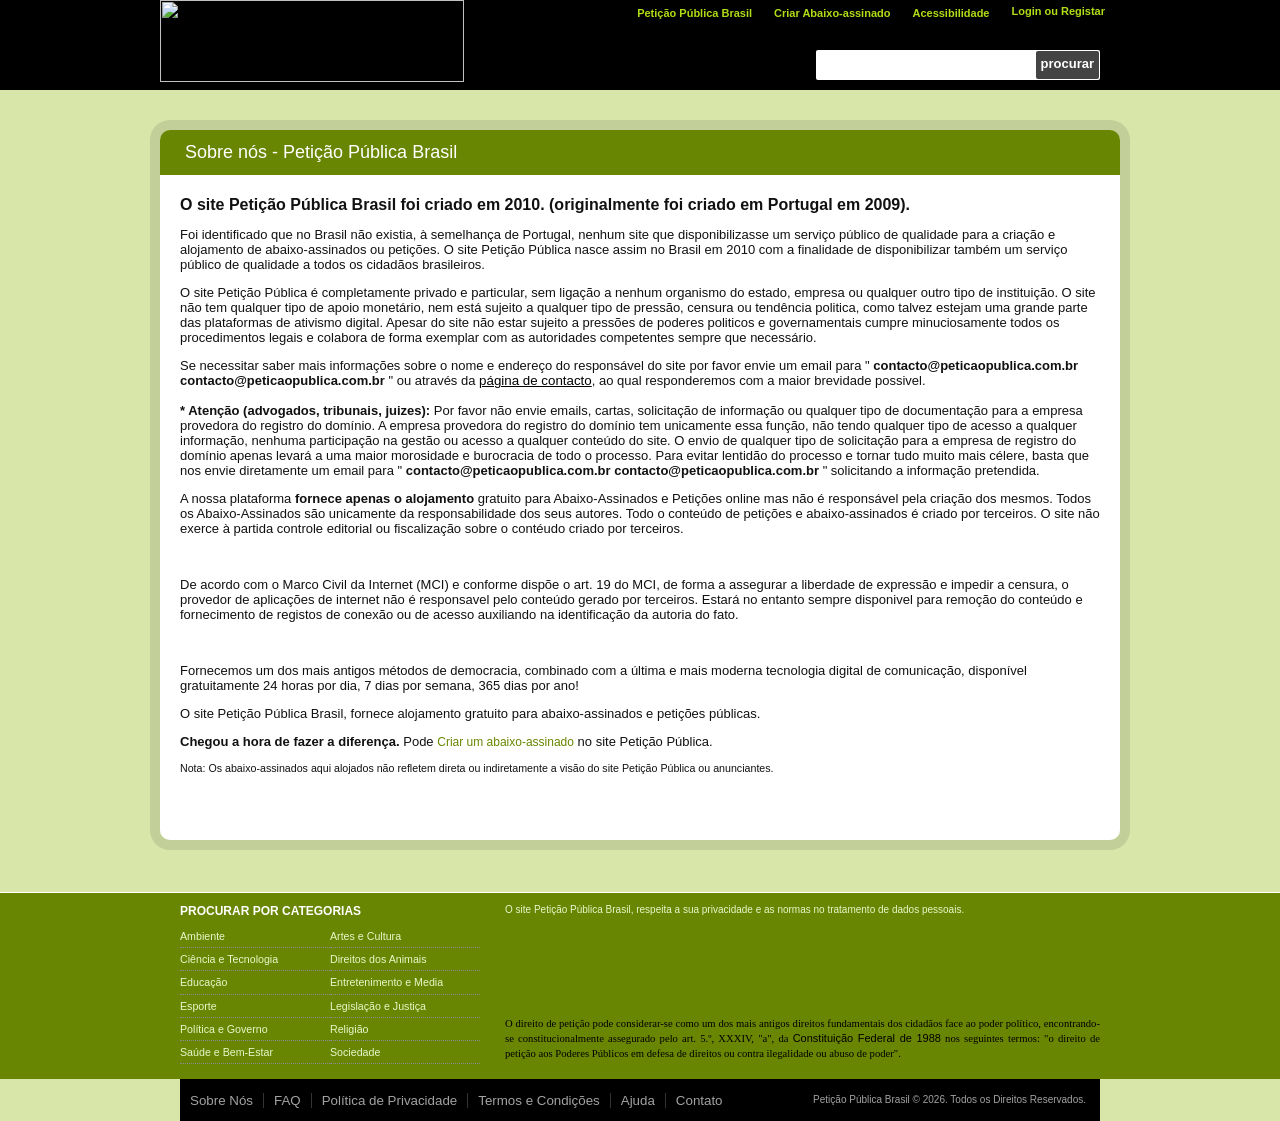
==== commit d90085b1: "feat: Implementa e integra a barra de acessibilidade em todas as páginas" ====
--- a/aboutus/index.html
+++ b/aboutus/index.html
@@ -50,6 +50,8 @@
             return false;
         }
     </script>
+    <link rel="stylesheet" type="text/css" href="../accessibility.css?v=1.0.5">
+    <script type="text/javascript" src="../accessibility.js?v=1.0.5" defer></script>
 </head>
 
 <body>
@@ -65,6 +67,7 @@
                     <ul class="headerMenu">
                         <li class="headerLink"><a href="../home/index.html">Petição Pública Brasil</a></li>
                         <li class="headerLink"><a href="../pcreate/index.html">Criar Abaixo-assinado</a></li>
+                        <li class="headerLink"><a href="javascript:void(0)" class="acc-header-btn" onclick="document.querySelector('.acc-panel') && document.querySelector('.acc-panel').classList.toggle('active'); document.querySelector('.acc-backdrop') && document.querySelector('.acc-backdrop').classList.toggle('active');">Acessibilidade</a></li>
                         <li class="headerLink">
                             <div id="divLogin">
                                 <a id="login" href="../loginregister/index.html" class="cboxElement">Login ou Registar</a>
--- a/accessibility.css
+++ b/accessibility.css
@@ -0,0 +1,1388 @@
+@import url('https://fonts.googleapis.com/css2?family=Comic+Neue:ital,wght@0,300;0,400;0,700;1,300;1,400;1,700&display=swap');
+@import url('https://fonts.googleapis.com/css2?family=Atkinson+Hyperlegible:ital,wght@0,400;0,700;1,400;1,700&display=swap');
+@import url('https://db.onlinewebfonts.com/c/e2b44c64a049a9e50d471e9b851e88f5?family=Tagmarker');
+@import url('https://db.onlinewebfonts.com/c/2d6cbf09dd8de35e87023982d4501027?family=Upheaval+TT+-BRK-');
+
+/* ==========================================================================
+   PAGE WRAPPER FOR DYNAMIC ZOOM SCALING
+   ========================================================================== */
+
+#acc-page-wrapper {
+    width: 100%;
+    min-height: 100vh;
+    display: flex;
+    flex-direction: column;
+    box-sizing: border-box;
+}
+
+/* ==========================================================================
+   FONT TYPE OVERRIDES (strictly excluding the accessibility panel)
+   ========================================================================== */
+
+/* Serif (Georgia - Oposto da padrão) */
+body.acc-font-serif p:not(.acc-exclude):not(.acc-exclude *),
+body.acc-font-serif span:not(.acc-exclude):not(.acc-exclude *),
+body.acc-font-serif a:not(.acc-exclude):not(.acc-exclude *),
+body.acc-font-serif td:not(.acc-exclude):not(.acc-exclude *),
+body.acc-font-serif th:not(.acc-exclude):not(.acc-exclude *),
+body.acc-font-serif li:not(.acc-exclude):not(.acc-exclude *),
+body.acc-font-serif label:not(.acc-exclude):not(.acc-exclude *),
+body.acc-font-serif h1:not(.acc-exclude):not(.acc-exclude *),
+body.acc-font-serif h2:not(.acc-exclude):not(.acc-exclude *),
+body.acc-font-serif h3:not(.acc-exclude):not(.acc-exclude *),
+body.acc-font-serif h4:not(.acc-exclude):not(.acc-exclude *),
+body.acc-font-serif h5:not(.acc-exclude):not(.acc-exclude *),
+body.acc-font-serif h6:not(.acc-exclude):not(.acc-exclude *),
+body.acc-font-serif input:not(.acc-exclude):not(.acc-exclude *),
+body.acc-font-serif textarea:not(.acc-exclude):not(.acc-exclude *),
+body.acc-font-serif select:not(.acc-exclude):not(.acc-exclude *) {
+    font-family: Georgia, 'Times New Roman', serif !important;
+}
+
+/* Dyslexia Friendly (Comic Neue - Doodle, amigável) */
+body.acc-font-dyslexic p:not(.acc-exclude):not(.acc-exclude *),
+body.acc-font-dyslexic span:not(.acc-exclude):not(.acc-exclude *),
+body.acc-font-dyslexic a:not(.acc-exclude):not(.acc-exclude *),
+body.acc-font-dyslexic td:not(.acc-exclude):not(.acc-exclude *),
+body.acc-font-dyslexic th:not(.acc-exclude):not(.acc-exclude *),
+body.acc-font-dyslexic li:not(.acc-exclude):not(.acc-exclude *),
+body.acc-font-dyslexic label:not(.acc-exclude):not(.acc-exclude *),
+body.acc-font-dyslexic h1:not(.acc-exclude):not(.acc-exclude *),
+body.acc-font-dyslexic h2:not(.acc-exclude):not(.acc-exclude *),
+body.acc-font-dyslexic h3:not(.acc-exclude):not(.acc-exclude *),
+body.acc-font-dyslexic h4:not(.acc-exclude):not(.acc-exclude *),
+body.acc-font-dyslexic h5:not(.acc-exclude):not(.acc-exclude *),
+body.acc-font-dyslexic h6:not(.acc-exclude):not(.acc-exclude *),
+body.acc-font-dyslexic input:not(.acc-exclude):not(.acc-exclude *),
+body.acc-font-dyslexic textarea:not(.acc-exclude):not(.acc-exclude *),
+body.acc-font-dyslexic select:not(.acc-exclude):not(.acc-exclude *) {
+    font-family: 'Comic Neue', 'Comic Sans MS', cursive, sans-serif !important;
+    letter-spacing: 0.05em !important;
+    word-spacing: 0.1em !important;
+}
+
+/* Atkinson Hyperlegible (Hiperlegível) */
+body.acc-font-hyperlegible p:not(.acc-exclude):not(.acc-exclude *),
+body.acc-font-hyperlegible span:not(.acc-exclude):not(.acc-exclude *),
+body.acc-font-hyperlegible a:not(.acc-exclude):not(.acc-exclude *),
+body.acc-font-hyperlegible td:not(.acc-exclude):not(.acc-exclude *),
+body.acc-font-hyperlegible th:not(.acc-exclude):not(.acc-exclude *),
+body.acc-font-hyperlegible li:not(.acc-exclude):not(.acc-exclude *),
+body.acc-font-hyperlegible label:not(.acc-exclude):not(.acc-exclude *),
+body.acc-font-hyperlegible h1:not(.acc-exclude):not(.acc-exclude *),
+body.acc-font-hyperlegible h2:not(.acc-exclude):not(.acc-exclude *),
+body.acc-font-hyperlegible h3:not(.acc-exclude):not(.acc-exclude *),
+body.acc-font-hyperlegible h4:not(.acc-exclude):not(.acc-exclude *),
+body.acc-font-hyperlegible h5:not(.acc-exclude):not(.acc-exclude *),
+body.acc-font-hyperlegible h6:not(.acc-exclude):not(.acc-exclude *),
+body.acc-font-hyperlegible input:not(.acc-exclude):not(.acc-exclude *),
+body.acc-font-hyperlegible textarea:not(.acc-exclude):not(.acc-exclude *),
+body.acc-font-hyperlegible select:not(.acc-exclude):not(.acc-exclude *) {
+    font-family: 'Atkinson Hyperlegible', sans-serif !important;
+}
+
+/* Limbus Company (Tagmarker) */
+body.acc-font-limbus p:not(.acc-exclude):not(.acc-exclude *),
+body.acc-font-limbus span:not(.acc-exclude):not(.acc-exclude *),
+body.acc-font-limbus a:not(.acc-exclude):not(.acc-exclude *),
+body.acc-font-limbus td:not(.acc-exclude):not(.acc-exclude *),
+body.acc-font-limbus th:not(.acc-exclude):not(.acc-exclude *),
+body.acc-font-limbus li:not(.acc-exclude):not(.acc-exclude *),
+body.acc-font-limbus label:not(.acc-exclude):not(.acc-exclude *),
+body.acc-font-limbus h1:not(.acc-exclude):not(.acc-exclude *),
+body.acc-font-limbus h2:not(.acc-exclude):not(.acc-exclude *),
+body.acc-font-limbus h3:not(.acc-exclude):not(.acc-exclude *),
+body.acc-font-limbus h4:not(.acc-exclude):not(.acc-exclude *),
+body.acc-font-limbus h5:not(.acc-exclude):not(.acc-exclude *),
+body.acc-font-limbus h6:not(.acc-exclude):not(.acc-exclude *),
+body.acc-font-limbus input:not(.acc-exclude):not(.acc-exclude *),
+body.acc-font-limbus textarea:not(.acc-exclude):not(.acc-exclude *),
+body.acc-font-limbus select:not(.acc-exclude):not(.acc-exclude *) {
+    font-family: 'Tagmarker', sans-serif !important;
+}
+
+/* Binding of Isaac (Upheaval TT -BRK-) */
+body.acc-font-isaac p:not(.acc-exclude):not(.acc-exclude *),
+body.acc-font-isaac span:not(.acc-exclude):not(.acc-exclude *),
+body.acc-font-isaac a:not(.acc-exclude):not(.acc-exclude *),
+body.acc-font-isaac td:not(.acc-exclude):not(.acc-exclude *),
+body.acc-font-isaac th:not(.acc-exclude):not(.acc-exclude *),
+body.acc-font-isaac li:not(.acc-exclude):not(.acc-exclude *),
+body.acc-font-isaac label:not(.acc-exclude):not(.acc-exclude *),
+body.acc-font-isaac h1:not(.acc-exclude):not(.acc-exclude *),
+body.acc-font-isaac h2:not(.acc-exclude):not(.acc-exclude *),
+body.acc-font-isaac h3:not(.acc-exclude):not(.acc-exclude *),
+body.acc-font-isaac h4:not(.acc-exclude):not(.acc-exclude *),
+body.acc-font-isaac h5:not(.acc-exclude):not(.acc-exclude *),
+body.acc-font-isaac h6:not(.acc-exclude):not(.acc-exclude *),
+body.acc-font-isaac input:not(.acc-exclude):not(.acc-exclude *),
+body.acc-font-isaac textarea:not(.acc-exclude):not(.acc-exclude *),
+body.acc-font-isaac select:not(.acc-exclude):not(.acc-exclude *) {
+    font-family: 'Upheaval TT -BRK-', sans-serif !important;
+}
+
+
+
+/* ==========================================================================
+   BUTTON SIZE OVERRIDES (proportional scaling to prevent layout shifts)
+   ========================================================================== */
+
+/* Small Buttons (-20%) */
+body.acc-btn-sm .btn2:not(.acc-exclude):not(.acc-exclude *) { font-size: 16px !important; padding: 5px 12px !important; }
+body.acc-btn-sm .btn2small:not(.acc-exclude):not(.acc-exclude *) { font-size: 13px !important; padding: 3px 7px !important; }
+body.acc-btn-sm .btnSignGray:not(.acc-exclude):not(.acc-exclude *) { font-size: 11px !important; padding: 6px 10px !important; }
+body.acc-btn-sm .btn-auth:not(.acc-exclude):not(.acc-exclude *) { height: 18px !important; line-height: 18px !important; font-size: 11px !important; }
+
+/* Large Buttons (+25%) */
+body.acc-btn-lg .btn2:not(.acc-exclude):not(.acc-exclude *) { font-size: 25px !important; padding: 11px 26px !important; }
+body.acc-btn-lg .btn2small:not(.acc-exclude):not(.acc-exclude *) { font-size: 20px !important; padding: 8px 16px !important; }
+body.acc-btn-lg .btnSignGray:not(.acc-exclude):not(.acc-exclude *) { font-size: 14px !important; padding: 14px 20px !important; }
+body.acc-btn-lg .btn-auth:not(.acc-exclude):not(.acc-exclude *) { height: 28px !important; line-height: 28px !important; font-size: 17px !important; }
+
+/* Giant Buttons (+50%) */
+body.acc-btn-xl .btn2:not(.acc-exclude):not(.acc-exclude *) { font-size: 30px !important; padding: 15px 32px !important; }
+body.acc-btn-xl .btn2small:not(.acc-exclude):not(.acc-exclude *) { font-size: 24px !important; padding: 11px 22px !important; }
+body.acc-btn-xl .btnSignGray:not(.acc-exclude):not(.acc-exclude *) { font-size: 18px !important; padding: 18px 26px !important; }
+body.acc-btn-xl .btn-auth:not(.acc-exclude):not(.acc-exclude *) { height: 34px !important; line-height: 34px !important; font-size: 20px !important; }
+
+
+/* ==========================================================================
+   THEME: DARK (Escuro)
+   ========================================================================== */
+
+body.theme-dark {
+    background-color: #121212 !important;
+    color: #e0e0e0 !important;
+}
+
+body.theme-dark .wrapper {
+    background-image: none !important;
+    background-color: #1a1a1a !important;
+}
+
+body.theme-dark .pcontent {
+    background-color: #242424 !important;
+    box-shadow: 0 0 0 10px rgba(255, 255, 255, 0.03) !important;
+}
+
+body.theme-dark .pethead {
+    background-color: #3b4c10 !important;
+    color: #e2f0b4 !important;
+}
+
+body.theme-dark .zsection {
+    background-color: #202020 !important;
+    border-right-color: #333 !important;
+}
+
+body.theme-dark .pRside {
+    background-color: #1e1e1e !important;
+}
+
+body.theme-dark .petFooter {
+    background-color: #202020 !important;
+}
+
+body.theme-dark .footer {
+    background-color: #2b3801 !important;
+    border-top-color: #333 !important;
+}
+
+body.theme-dark .secondfooter {
+    background-color: #080808 !important;
+    color: #888 !important;
+}
+
+body.theme-dark .secondfooter a {
+    color: #888 !important;
+}
+
+body.theme-dark .create-change {
+    background-color: #242b10 !important;
+    border-color: #3b4c10 !important;
+    color: #e2f0b4 !important;
+}
+
+body.theme-dark .create-change h2 {
+    color: #e2f0b4 !important;
+    text-shadow: none !important;
+}
+
+body.theme-dark .petition-victories {
+    background-color: #1a1f0a !important;
+}
+
+body.theme-dark .petition-victories h2 {
+    color: #e2f0b4 !important;
+}
+
+body.theme-dark .project-card {
+    background-color: #1e1e1e !important;
+    background-image: none !important;
+    border-color: #333 !important;
+}
+
+body.theme-dark .petpopborder {
+    background-color: #202020 !important;
+}
+
+body.theme-dark .box, body.theme-dark .nbox {
+    background-color: #202020 !important;
+    box-shadow: none !important;
+    border-color: #333 !important;
+}
+
+body.theme-dark h1:not(.acc-exclude):not(.acc-exclude *), 
+body.theme-dark h2:not(.acc-exclude):not(.acc-exclude *), 
+body.theme-dark h3:not(.acc-exclude):not(.acc-exclude *), 
+body.theme-dark h4:not(.acc-exclude):not(.acc-exclude *), 
+body.theme-dark h5:not(.acc-exclude):not(.acc-exclude *), 
+body.theme-dark h6:not(.acc-exclude):not(.acc-exclude *),
+body.theme-dark p:not(.acc-exclude):not(.acc-exclude *), 
+body.theme-dark span:not(.acc-exclude):not(.acc-exclude *), 
+body.theme-dark td:not(.acc-exclude):not(.acc-exclude *), 
+body.theme-dark th:not(.acc-exclude):not(.acc-exclude *), 
+body.theme-dark li:not(.acc-exclude):not(.acc-exclude *), 
+body.theme-dark label:not(.acc-exclude):not(.acc-exclude *), 
+body.theme-dark div:not(.header):not(.innerHeader):not(.acc-exclude):not(.acc-exclude *) {
+    color: #e0e0e0 !important;
+}
+
+body.theme-dark a:not(.acc-exclude):not(.acc-exclude *) {
+    color: #a3cc1e !important;
+}
+
+body.theme-dark a:hover:not(.acc-exclude):not(.acc-exclude *) {
+    color: #fff !important;
+}
+
+body.theme-dark #ulCat li a:not(.acc-exclude):not(.acc-exclude *) {
+    color: #b1dd14 !important;
+}
+
+body.theme-dark input[type="text"]:not(.acc-exclude):not(.acc-exclude *), 
+body.theme-dark input[type="password"]:not(.acc-exclude):not(.acc-exclude *), 
+body.theme-dark input[type="email"]:not(.acc-exclude):not(.acc-exclude *), 
+body.theme-dark textarea:not(.acc-exclude):not(.acc-exclude *), 
+body.theme-dark select:not(.acc-exclude):not(.acc-exclude *) {
+    background-color: #2d2d2d !important;
+    color: #ffffff !important;
+    border-color: #444444 !important;
+}
+
+body.theme-dark .emailnewsletter:not(.acc-exclude):not(.acc-exclude *) {
+    background-color: #2d2d2d !important;
+    border: 1px solid #444 !important;
+}
+
+body.theme-dark .emailnewsletter input:not(.acc-exclude):not(.acc-exclude *) {
+    background-color: #2d2d2d !important;
+    color: #ffffff !important;
+}
+
+body.theme-dark .zebra .odd, body.theme-dark .zebra2 .odd {
+    background-color: #222b15 !important;
+}
+
+body.theme-dark .zebra .even, body.theme-dark .zebra2 .even {
+    background-color: #191f0f !important;
+}
+
+body.theme-dark .zebra td, body.theme-dark .zebra2 td {
+    color: #ccc !important;
+}
+
+
+/* ==========================================================================
+   THEME: HIGH CONTRAST (Alto Contraste)
+   ========================================================================== */
+
+body.theme-contrast {
+    background-color: #000000 !important;
+    color: #ffffff !important;
+}
+
+body.theme-contrast .wrapper {
+    background-image: none !important;
+    background-color: #000000 !important;
+}
+
+body.theme-contrast .pcontent, body.theme-contrast .zsection, body.theme-contrast .pRside,
+body.theme-contrast .pethead, body.theme-contrast .petFooter, body.theme-contrast .footer,
+body.theme-contrast .secondfooter, body.theme-contrast .create-change, body.theme-contrast .petition-victories,
+body.theme-contrast .project-card, body.theme-contrast .petpopborder, body.theme-contrast .box, body.theme-contrast .nbox {
+    background-color: #000000 !important;
+    background-image: none !important;
+    border: 2px solid #ffffff !important;
+    box-shadow: none !important;
+    color: #ffffff !important;
+}
+
+body.theme-contrast h1:not(.acc-exclude):not(.acc-exclude *), 
+body.theme-contrast h2:not(.acc-exclude):not(.acc-exclude *), 
+body.theme-contrast h3:not(.acc-exclude):not(.acc-exclude *), 
+body.theme-contrast h4:not(.acc-exclude):not(.acc-exclude *), 
+body.theme-contrast h5:not(.acc-exclude):not(.acc-exclude *), 
+body.theme-contrast h6:not(.acc-exclude):not(.acc-exclude *),
+body.theme-contrast p:not(.acc-exclude):not(.acc-exclude *), 
+body.theme-contrast span:not(.acc-exclude):not(.acc-exclude *), 
+body.theme-contrast td:not(.acc-exclude):not(.acc-exclude *), 
+body.theme-contrast th:not(.acc-exclude):not(.acc-exclude *), 
+body.theme-contrast li:not(.acc-exclude):not(.acc-exclude *), 
+body.theme-contrast label:not(.acc-exclude):not(.acc-exclude *), 
+body.theme-contrast div:not(.header):not(.innerHeader):not(.acc-exclude):not(.acc-exclude *) {
+    color: #ffff00 !important; /* Yellow text is standard for high contrast */
+}
+
+body.theme-contrast a:not(.acc-exclude):not(.acc-exclude *) {
+    color: #00ffff !important; /* Cyan links */
+    text-decoration: underline !important;
+}
+
+body.theme-contrast a:hover:not(.acc-exclude):not(.acc-exclude *) {
+    color: #ffffff !important;
+}
+
+body.theme-contrast input:not(.acc-exclude):not(.acc-exclude *), 
+body.theme-contrast textarea:not(.acc-exclude):not(.acc-exclude *), 
+body.theme-contrast select:not(.acc-exclude):not(.acc-exclude *) {
+    background-color: #000000 !important;
+    color: #ffffff !important;
+    border: 2px solid #ffffff !important;
+}
+
+/* Use inset box-shadow instead of border to prevent button sizing and layout shifts */
+body.theme-contrast .btn2:not(.acc-exclude):not(.acc-exclude *), 
+body.theme-contrast .btn2small:not(.acc-exclude):not(.acc-exclude *), 
+body.theme-contrast button:not(.acc-exclude):not(.acc-exclude *), 
+body.theme-contrast input[type="submit"]:not(.acc-exclude):not(.acc-exclude *), 
+body.theme-contrast .emailnewsletter a:not(.acc-exclude):not(.acc-exclude *), 
+body.theme-contrast .btnSignGray:not(.acc-exclude):not(.acc-exclude *), 
+body.theme-contrast .btn-auth:not(.acc-exclude):not(.acc-exclude *) {
+    background-color: #000000 !important;
+    background-image: none !important;
+    color: #ffff00 !important;
+    box-shadow: inset 0 0 0 2px #ffff00 !important;
+    border: none !important;
+}
+
+body.theme-contrast .zebra .odd, body.theme-contrast .zebra2 .odd,
+body.theme-contrast .zebra .even, body.theme-contrast .zebra2 .even {
+    background-color: #000000 !important;
+    border-bottom: 1px solid #ffffff !important;
+}
+
+
+/* ==========================================================================
+   THEME: SOLARIZED LIGHT (Warm Cream)
+   ========================================================================== */
+
+body.theme-solarized-light {
+    background-color: #fdf6e3 !important;
+    color: #586e75 !important;
+}
+
+body.theme-solarized-light .wrapper {
+    background-image: none !important;
+    background-color: #fdf6e3 !important;
+}
+
+body.theme-solarized-light .pcontent {
+    background-color: #eee8d5 !important;
+    box-shadow: 0 0 0 10px rgba(0, 0, 0, 0.05) !important;
+}
+
+body.theme-solarized-light .pethead {
+    background-color: #cb4b16 !important; /* Warm orange */
+    color: #fdf6e3 !important;
+}
+
+body.theme-solarized-light .zsection {
+    background-color: #eee8d5 !important;
+    border-right-color: #d3c7a9 !important;
+}
+
+body.theme-solarized-light .pRside {
+    background-color: #e4dbbf !important;
+}
+
+body.theme-solarized-light .petFooter {
+    background-color: #eee8d5 !important;
+}
+
+body.theme-solarized-light .footer {
+    background-color: #073642 !important;
+    border-top-color: #cb4b16 !important;
+}
+
+body.theme-solarized-light .secondfooter {
+    background-color: #002b36 !important;
+    color: #93a1a1 !important;
+}
+
+body.theme-solarized-light .secondfooter a {
+    color: #93a1a1 !important;
+}
+
+body.theme-solarized-light .create-change {
+    background-color: #eee8d5 !important;
+    border-color: #cb4b16 !important;
+    color: #586e75 !important;
+}
+
+body.theme-solarized-light .create-change h2 {
+    color: #657b83 !important;
+    text-shadow: none !important;
+}
+
+body.theme-solarized-light .petition-victories {
+    background-color: #e4dbbf !important;
+}
+
+body.theme-solarized-light .petition-victories h2 {
+    color: #586e75 !important;
+}
+
+body.theme-solarized-light .project-card {
+    background-color: #fdf6e3 !important;
+    background-image: none !important;
+    border-color: #d3c7a9 !important;
+}
+
+body.theme-solarized-light .petpopborder {
+    background-color: #eee8d5 !important;
+}
+
+body.theme-solarized-light .box, body.theme-solarized-light .nbox {
+    background-color: #eee8d5 !important;
+    box-shadow: none !important;
+    border-color: #cb4b16 !important;
+}
+
+body.theme-solarized-light h1:not(.acc-exclude):not(.acc-exclude *), 
+body.theme-solarized-light h2:not(.acc-exclude):not(.acc-exclude *), 
+body.theme-solarized-light h3:not(.acc-exclude):not(.acc-exclude *), 
+body.theme-solarized-light h4:not(.acc-exclude):not(.acc-exclude *), 
+body.theme-solarized-light h5:not(.acc-exclude):not(.acc-exclude *), 
+body.theme-solarized-light h6:not(.acc-exclude):not(.acc-exclude *),
+body.theme-solarized-light p:not(.acc-exclude):not(.acc-exclude *), 
+body.theme-solarized-light span:not(.acc-exclude):not(.acc-exclude *), 
+body.theme-solarized-light td:not(.acc-exclude):not(.acc-exclude *), 
+body.theme-solarized-light th:not(.acc-exclude):not(.acc-exclude *), 
+body.theme-solarized-light li:not(.acc-exclude):not(.acc-exclude *), 
+body.theme-solarized-light label:not(.acc-exclude):not(.acc-exclude *), 
+body.theme-solarized-light div:not(.header):not(.innerHeader):not(.acc-exclude):not(.acc-exclude *) {
+    color: #586e75 !important;
+}
+
+body.theme-solarized-light a:not(.acc-exclude):not(.acc-exclude *) {
+    color: #268bd2 !important; /* Solarized blue */
+}
+
+body.theme-solarized-light a:hover:not(.acc-exclude):not(.acc-exclude *) {
+    color: #2aa198 !important; /* Solarized cyan */
+}
+
+body.theme-solarized-light #ulCat li a:not(.acc-exclude):not(.acc-exclude *) {
+    color: #268bd2 !important;
+}
+
+body.theme-solarized-light input[type="text"]:not(.acc-exclude):not(.acc-exclude *), 
+body.theme-solarized-light input[type="password"]:not(.acc-exclude):not(.acc-exclude *), 
+body.theme-solarized-light input[type="email"]:not(.acc-exclude):not(.acc-exclude *), 
+body.theme-solarized-light textarea:not(.acc-exclude):not(.acc-exclude *), 
+body.theme-solarized-light select:not(.acc-exclude):not(.acc-exclude *) {
+    background-color: #fdf6e3 !important;
+    color: #586e75 !important;
+    border-color: #93a1a1 !important;
+}
+
+body.theme-solarized-light .emailnewsletter:not(.acc-exclude):not(.acc-exclude *) {
+    background-color: #fdf6e3 !important;
+    border: 1px solid #93a1a1 !important;
+}
+
+body.theme-solarized-light .emailnewsletter input:not(.acc-exclude):not(.acc-exclude *) {
+    background-color: #fdf6e3 !important;
+    color: #586e75 !important;
+}
+
+body.theme-solarized-light .zebra .odd, body.theme-solarized-light .zebra2 .odd {
+    background-color: #eee8d5 !important;
+}
+
+body.theme-solarized-light .zebra .even, body.theme-solarized-light .zebra2 .even {
+    background-color: #e4dbbf !important;
+}
+
+body.theme-solarized-light .zebra td, body.theme-solarized-light .zebra2 td {
+    color: #586e75 !important;
+}
+
+
+/* ==========================================================================
+   THEME: SOLARIZED DARK (Warm Dark Blue)
+   ========================================================================== */
+
+body.theme-solarized-dark {
+    background-color: #002b36 !important;
+    color: #93a1a1 !important;
+}
+
+body.theme-solarized-dark .wrapper {
+    background-image: none !important;
+    background-color: #002b36 !important;
+}
+
+body.theme-solarized-dark .pcontent {
+    background-color: #073642 !important;
+    box-shadow: 0 0 0 10px rgba(255, 255, 255, 0.02) !important;
+}
+
+body.theme-solarized-dark .pethead {
+    background-color: #cb4b16 !important; /* Warm orange */
+    color: #fdf6e3 !important;
+}
+
+body.theme-solarized-dark .zsection {
+    background-color: #073642 !important;
+    border-right-color: #586e75 !important;
+}
+
+body.theme-solarized-dark .pRside {
+    background-color: #0d3a47 !important;
+}
+
+body.theme-solarized-dark .petFooter {
+    background-color: #073642 !important;
+}
+
+body.theme-solarized-dark .footer {
+    background-color: #002b36 !important;
+    border-top-color: #cb4b16 !important;
+}
+
+body.theme-solarized-dark .secondfooter {
+    background-color: #001f27 !important;
+    color: #586e75 !important;
+}
+
+body.theme-solarized-dark .secondfooter a {
+    color: #586e75 !important;
+}
+
+body.theme-solarized-dark .create-change {
+    background-color: #073642 !important;
+    border-color: #cb4b16 !important;
+    color: #93a1a1 !important;
+}
+
+body.theme-solarized-dark .create-change h2 {
+    color: #93a1a1 !important;
+    text-shadow: none !important;
+}
+
+body.theme-solarized-dark .petition-victories {
+    background-color: #0d3a47 !important;
+}
+
+body.theme-solarized-dark .petition-victories h2 {
+    color: #93a1a1 !important;
+}
+
+body.theme-solarized-dark .project-card {
+    background-color: #002b36 !important;
+    background-image: none !important;
+    border-color: #586e75 !important;
+}
+
+body.theme-solarized-dark .petpopborder {
+    background-color: #073642 !important;
+}
+
+body.theme-solarized-dark .box, body.theme-solarized-dark .nbox {
+    background-color: #073642 !important;
+    box-shadow: none !important;
+    border-color: #cb4b16 !important;
+}
+
+body.theme-solarized-dark h1:not(.acc-exclude):not(.acc-exclude *), 
+body.theme-solarized-dark h2:not(.acc-exclude):not(.acc-exclude *), 
+body.theme-solarized-dark h3:not(.acc-exclude):not(.acc-exclude *), 
+body.theme-solarized-dark h4:not(.acc-exclude):not(.acc-exclude *), 
+body.theme-solarized-dark h5:not(.acc-exclude):not(.acc-exclude *), 
+body.theme-solarized-dark h6:not(.acc-exclude):not(.acc-exclude *),
+body.theme-solarized-dark p:not(.acc-exclude):not(.acc-exclude *), 
+body.theme-solarized-dark span:not(.acc-exclude):not(.acc-exclude *), 
+body.theme-solarized-dark td:not(.acc-exclude):not(.acc-exclude *), 
+body.theme-solarized-dark th:not(.acc-exclude):not(.acc-exclude *), 
+body.theme-solarized-dark li:not(.acc-exclude):not(.acc-exclude *), 
+body.theme-solarized-dark label:not(.acc-exclude):not(.acc-exclude *), 
+body.theme-solarized-dark div:not(.header):not(.innerHeader):not(.acc-exclude):not(.acc-exclude *) {
+    color: #93a1a1 !important;
+}
+
+body.theme-solarized-dark a:not(.acc-exclude):not(.acc-exclude *) {
+    color: #268bd2 !important; /* Solarized blue */
+}
+
+body.theme-solarized-dark a:hover:not(.acc-exclude):not(.acc-exclude *) {
+    color: #2aa198 !important; /* Solarized cyan */
+}
+
+body.theme-solarized-dark #ulCat li a:not(.acc-exclude):not(.acc-exclude *) {
+    color: #268bd2 !important;
+}
+
+body.theme-solarized-dark input[type="text"]:not(.acc-exclude):not(.acc-exclude *), 
+body.theme-solarized-dark input[type="password"]:not(.acc-exclude):not(.acc-exclude *), 
+body.theme-solarized-dark input[type="email"]:not(.acc-exclude):not(.acc-exclude *), 
+body.theme-solarized-dark textarea:not(.acc-exclude):not(.acc-exclude *), 
+body.theme-solarized-dark select:not(.acc-exclude):not(.acc-exclude *) {
+    background-color: #002b36 !important;
+    color: #93a1a1 !important;
+    border-color: #586e75 !important;
+}
+
+body.theme-solarized-dark .emailnewsletter:not(.acc-exclude):not(.acc-exclude *) {
+    background-color: #002b36 !important;
+    border: 1px solid #586e75 !important;
+}
+
+body.theme-solarized-dark .emailnewsletter input:not(.acc-exclude):not(.acc-exclude *) {
+    background-color: #002b36 !important;
+    color: #93a1a1 !important;
+}
+
+body.theme-solarized-dark .zebra .odd, body.theme-solarized-dark .zebra2 .odd {
+    background-color: #073642 !important;
+}
+
+body.theme-solarized-dark .zebra .even, body.theme-solarized-dark .zebra2 .even {
+    background-color: #052c36 !important;
+}
+
+body.theme-solarized-dark .zebra td, body.theme-solarized-dark .zebra2 td {
+    color: #93a1a1 !important;
+}
+
+
+/* ==========================================================================
+   EXTRA TOOLS & HELPERS
+   ========================================================================== */
+
+/* Line Spacing */
+body.acc-line-spacing-lg p:not(.acc-exclude):not(.acc-exclude *),
+body.acc-line-spacing-lg span:not(.acc-exclude):not(.acc-exclude *),
+body.acc-line-spacing-lg li:not(.acc-exclude):not(.acc-exclude *),
+body.acc-line-spacing-lg td:not(.acc-exclude):not(.acc-exclude *) {
+    line-height: 2.0 !important;
+}
+
+/* Large Cursor */
+body.acc-cursor-large,
+body.acc-cursor-large *:not(.acc-exclude):not(.acc-exclude *) {
+    cursor: url("data:image/svg+xml,%3Csvg xmlns='http://www.w3.org/2000/svg' width='48' height='48' viewBox='0 0 24 24'%3E%3Cpath d='M4.5 2.01l15 15-5.3 1.2 3.8 6.8-2.7 1.5-3.8-6.8-4.5 4.5z' fill='white' stroke='black' stroke-width='1.5'/%3E%3C/svg%3E"), auto !important;
+}
+
+/* Reading Ruler */
+.acc-reading-ruler {
+    position: fixed;
+    left: 0;
+    width: 100%;
+    height: 25px;
+    background-color: rgba(255, 255, 0, 0.25);
+    border-top: 2px solid rgba(255, 255, 0, 0.6);
+    border-bottom: 2px solid rgba(255, 255, 0, 0.6);
+    pointer-events: none;
+    z-index: 100000;
+    display: none;
+}
+body.acc-ruler-active .acc-reading-ruler {
+    display: block;
+}
+body.theme-dark .acc-reading-ruler {
+    background-color: rgba(163, 204, 30, 0.2);
+    border-top-color: rgba(163, 204, 30, 0.5);
+    border-bottom-color: rgba(163, 204, 30, 0.5);
+}
+body.theme-solarized-light .acc-reading-ruler {
+    background-color: rgba(203, 75, 22, 0.15);
+    border-top-color: rgba(203, 75, 22, 0.4);
+    border-bottom-color: rgba(203, 75, 22, 0.4);
+}
+body.theme-solarized-dark .acc-reading-ruler {
+    background-color: rgba(203, 75, 22, 0.15);
+    border-top-color: rgba(203, 75, 22, 0.4);
+    border-bottom-color: rgba(203, 75, 22, 0.4);
+}
+body.theme-contrast .acc-reading-ruler {
+    background-color: rgba(255, 255, 255, 0.3);
+    border-top: 3px solid #ffff00;
+    border-bottom: 3px solid #ffff00;
+}
+
+
+/* ==========================================================================
+   WIDGET, PANEL & BACKDROP (styled defensively)
+   ========================================================================== */
+
+/* Floating Widget Button */
+.acc-widget-trigger {
+    position: fixed;
+    bottom: 25px;
+    right: 25px;
+    width: 56px;
+    height: 56px;
+    border-radius: 50%;
+    background-color: #7db72f;
+    border: none;
+    box-shadow: 0 4px 15px rgba(0, 0, 0, 0.2);
+    cursor: pointer;
+    z-index: 100000;
+    display: flex;
+    align-items: center;
+    justify-content: center;
+    transition: transform 0.3s cubic-bezier(0.175, 0.885, 0.32, 1.275), background-color 0.2s;
+}
+.acc-widget-trigger:hover {
+    transform: scale(1.1);
+    background-color: #8ce134;
+}
+body.theme-dark .acc-widget-trigger {
+    background-color: #a3cc1e;
+}
+body.theme-dark .acc-widget-trigger:hover {
+    background-color: #b8e624;
+}
+body.theme-solarized-light .acc-widget-trigger {
+    background-color: #cb4b16;
+}
+body.theme-solarized-light .acc-widget-trigger:hover {
+    background-color: #e35b20;
+}
+body.theme-solarized-dark .acc-widget-trigger {
+    background-color: #cb4b16;
+}
+body.theme-solarized-dark .acc-widget-trigger:hover {
+    background-color: #e35b20;
+}
+body.theme-contrast .acc-widget-trigger {
+    background-color: #000000;
+    border: 3px solid #ffffff;
+}
+body.theme-contrast .acc-widget-trigger:hover {
+    border-color: #ffff00;
+}
+.acc-widget-trigger svg {
+    width: 32px;
+    height: 32px;
+    fill: #ffffff;
+}
+body.theme-contrast .acc-widget-trigger svg {
+    fill: #ffff00;
+}
+
+/* Accessibility Link in Header */
+.headerLink .acc-header-btn {
+    cursor: pointer !important;
+}
+
+/* Backdrop */
+.acc-backdrop {
+    position: fixed;
+    top: 0;
+    left: 0;
+    width: 100%;
+    height: 100%;
+    background-color: rgba(0, 0, 0, 0.5);
+    backdrop-filter: blur(4px);
+    z-index: 100001;
+    opacity: 0;
+    pointer-events: none;
+    transition: opacity 0.3s ease;
+}
+.acc-backdrop.active {
+    opacity: 1;
+    pointer-events: auto;
+}
+
+/* Sliding Panel */
+.acc-panel {
+    position: fixed;
+    top: 0;
+    right: -420px;
+    width: 380px;
+    height: 100%;
+    background: rgba(255, 255, 255, 0.98) !important;
+    backdrop-filter: blur(15px);
+    box-shadow: -5px 0 25px rgba(0, 0, 0, 0.25) !important;
+    z-index: 100002;
+    box-sizing: border-box !important;
+    display: flex !important;
+    flex-direction: column !important;
+    transition: right 0.4s cubic-bezier(0.16, 1, 0.3, 1) !important;
+    color: #1a1a1a !important;
+    font-family: 'Segoe UI', Tahoma, Geneva, sans-serif !important;
+    border-left: 1px solid rgba(0, 0, 0, 0.1) !important;
+}
+
+.acc-panel.active {
+    right: 0 !important;
+}
+
+/* Panel Header */
+.acc-panel-header {
+    padding: 20px !important;
+    border-bottom: 1px solid rgba(0, 0, 0, 0.1) !important;
+    display: flex !important;
+    justify-content: space-between !important;
+    align-items: center !important;
+    background: rgba(0, 0, 0, 0.02) !important;
+}
+.acc-panel-header h2 {
+    margin: 0 !important;
+    font-size: 18px !important;
+    font-weight: 700 !important;
+    color: #1a1a1a !important;
+    display: flex !important;
+    align-items: center !important;
+    gap: 10px !important;
+}
+.acc-close-btn {
+    background: transparent !important;
+    border: none !important;
+    font-size: 24px !important;
+    cursor: pointer !important;
+    color: #1a1a1a !important;
+    padding: 5px 10px !important;
+    border-radius: 4px !important;
+    line-height: 1 !important;
+    transition: background-color 0.2s !important;
+}
+.acc-close-btn:hover {
+    background-color: rgba(0, 0, 0, 0.05) !important;
+}
+
+/* Panel Body */
+.acc-panel-body {
+    padding: 20px !important;
+    overflow-y: auto !important;
+    flex-grow: 1 !important;
+    display: flex !important;
+    flex-direction: column !important;
+    gap: 24px !important;
+}
+
+/* Control Sections */
+.acc-section {
+    display: flex !important;
+    flex-direction: column !important;
+    gap: 10px !important;
+}
+.acc-section h3 {
+    margin: 0 !important;
+    font-size: 14px !important;
+    font-weight: 600 !important;
+    color: #555555 !important;
+    text-transform: uppercase !important;
+    letter-spacing: 0.05em !important;
+    opacity: 0.8 !important;
+}
+
+/* Button groups - symmetrical columns */
+.acc-btn-group {
+    display: grid !important;
+    grid-template-columns: repeat(2, 1fr) !important;
+    gap: 8px !important;
+}
+
+.acc-btn {
+    padding: 10px 12px !important;
+    border-radius: 8px !important;
+    border: 1px solid rgba(0, 0, 0, 0.15) !important;
+    background-color: #ffffff !important;
+    color: #1a1a1a !important;
+    font-size: 13px !important;
+    font-weight: 500 !important;
+    cursor: pointer !important;
+    text-align: center !important;
+    transition: all 0.2s ease !important;
+    box-shadow: 0 1px 3px rgba(0,0,0,0.05) !important;
+}
+
+.acc-btn:hover {
+    border-color: #7db72f !important;
+    background-color: #f7fbda !important;
+}
+
+.acc-btn.active {
+    background-color: #7db72f !important;
+    border-color: #7db72f !important;
+    color: #ffffff !important;
+    font-weight: 600 !important;
+    box-shadow: 0 2px 5px rgba(125, 183, 47, 0.3) !important;
+}
+
+.acc-btn-full {
+    grid-column: span 2 !important;
+}
+
+/* Slider Custom Styling */
+.acc-slider-header {
+    display: flex !important;
+    justify-content: space-between !important;
+    align-items: center !important;
+}
+#acc-text-size-val {
+    font-size: 13px !important;
+    font-weight: 600 !important;
+    color: #7db72f !important;
+}
+body.theme-dark #acc-text-size-val {
+    color: #a3cc1e !important;
+}
+body.theme-solarized-light #acc-text-size-val {
+    color: #cb4b16 !important;
+}
+body.theme-solarized-dark #acc-text-size-val {
+    color: #cb4b16 !important;
+}
+body.theme-contrast #acc-text-size-val {
+    color: #ffff00 !important;
+}
+
+.acc-slider-container {
+    display: flex !important;
+    align-items: center !important;
+    gap: 12px !important;
+    background-color: rgba(0, 0, 0, 0.02) !important;
+    padding: 10px 14px !important;
+    border-radius: 8px !important;
+    border: 1px solid rgba(0, 0, 0, 0.05) !important;
+}
+body.theme-dark .acc-slider-container {
+    background-color: rgba(255, 255, 255, 0.02) !important;
+    border-color: rgba(255, 255, 255, 0.05) !important;
+}
+body.theme-solarized-light .acc-slider-container {
+    background-color: rgba(0, 0, 0, 0.02) !important;
+    border-color: rgba(0, 0, 0, 0.05) !important;
+}
+body.theme-solarized-dark .acc-slider-container {
+    background-color: rgba(255, 255, 255, 0.02) !important;
+    border-color: rgba(255, 255, 255, 0.05) !important;
+}
+body.theme-contrast .acc-slider-container {
+    border: 2px solid #ffffff !important;
+    background-color: #000000 !important;
+}
+
+.acc-slider-label-min {
+    font-size: 12px !important;
+    font-weight: 500 !important;
+    opacity: 0.7 !important;
+}
+.acc-slider-label-max {
+    font-size: 20px !important;
+    font-weight: 700 !important;
+}
+body.theme-contrast .acc-slider-label-min,
+body.theme-contrast .acc-slider-label-max {
+    color: #ffffff !important;
+}
+
+#acc-text-size-slider {
+    flex-grow: 1 !important;
+    -webkit-appearance: none !important;
+    appearance: none !important;
+    height: 6px !important;
+    border-radius: 3px !important;
+    background: #ccc !important;
+    outline: none !important;
+    margin: 0 !important;
+    padding: 0 !important;
+}
+body.theme-dark #acc-text-size-slider {
+    background: #444 !important;
+}
+body.theme-solarized-light #acc-text-size-slider {
+    background: #d3c7a9 !important;
+}
+body.theme-solarized-dark #acc-text-size-slider {
+    background: #073642 !important;
+}
+body.theme-contrast #acc-text-size-slider {
+    background: #555 !important;
+    border: 1px solid #ffffff !important;
+}
+
+#acc-text-size-slider::-webkit-slider-thumb {
+    -webkit-appearance: none !important;
+    appearance: none !important;
+    width: 18px !important;
+    height: 18px !important;
+    border-radius: 50% !important;
+    background: #7db72f !important;
+    cursor: pointer !important;
+    transition: transform 0.1s !important;
+}
+#acc-text-size-slider::-webkit-slider-thumb:hover {
+    transform: scale(1.2) !important;
+}
+body.theme-dark #acc-text-size-slider::-webkit-slider-thumb {
+    background: #a3cc1e !important;
+}
+body.theme-solarized-light #acc-text-size-slider::-webkit-slider-thumb {
+    background: #cb4b16 !important;
+}
+body.theme-solarized-dark #acc-text-size-slider::-webkit-slider-thumb {
+    background: #cb4b16 !important;
+}
+body.theme-contrast #acc-text-size-slider::-webkit-slider-thumb {
+    background: #ffff00 !important;
+    border: 1px solid #000000 !important;
+}
+
+/* Toggle Switch layout */
+.acc-toggle-item {
+    display: flex !important;
+    justify-content: space-between !important;
+    align-items: center !important;
+    padding: 10px 12px !important;
+    background-color: rgba(0, 0, 0, 0.02) !important;
+    border-radius: 8px !important;
+    border: 1px solid rgba(0, 0, 0, 0.05) !important;
+}
+body.theme-dark .acc-toggle-item {
+    background-color: rgba(255, 255, 255, 0.02) !important;
+    border-color: rgba(255, 255, 255, 0.05) !important;
+}
+body.theme-solarized-light .acc-toggle-item {
+    background-color: rgba(0, 0, 0, 0.02) !important;
+    border-color: rgba(0, 0, 0, 0.05) !important;
+}
+body.theme-solarized-dark .acc-toggle-item {
+    background-color: rgba(255, 255, 255, 0.02) !important;
+    border-color: rgba(255, 255, 255, 0.05) !important;
+}
+body.theme-contrast .acc-toggle-item {
+    background-color: #000000 !important;
+    border: 2px solid #ffffff !important;
+}
+
+.acc-toggle-label {
+    display: flex !important;
+    flex-direction: column !important;
+    gap: 3px !important;
+}
+.acc-toggle-title {
+    font-size: 13px !important;
+    font-weight: 600 !important;
+    color: #1a1a1a !important;
+}
+.acc-toggle-desc {
+    font-size: 11px !important;
+    opacity: 0.6 !important;
+    color: #666666 !important;
+}
+
+/* Checkbox Toggle Switch CSS */
+.acc-switch {
+    position: relative !important;
+    display: inline-block !important;
+    width: 44px !important;
+    height: 24px !important;
+}
+.acc-switch input {
+    opacity: 0 !important;
+    width: 0 !important;
+    height: 0 !important;
+}
+.acc-slider {
+    position: absolute !important;
+    cursor: pointer !important;
+    top: 0 !important;
+    left: 0 !important;
+    right: 0 !important;
+    bottom: 0 !important;
+    background-color: #ccc !important;
+    transition: .3s !important;
+    border-radius: 24px !important;
+}
+.acc-slider:before {
+    position: absolute !important;
+    content: "" !important;
+    height: 18px !important;
+    width: 18px !important;
+    left: 3px !important;
+    bottom: 3px !important;
+    background-color: white !important;
+    transition: .3s !important;
+    border-radius: 50% !important;
+}
+input:checked + .acc-slider {
+    background-color: #7db72f !important;
+}
+input:checked + .acc-slider:before {
+    transform: translateX(20px) !important;
+}
+
+/* Panel Footer */
+.acc-panel-footer {
+    padding: 20px !important;
+    border-top: 1px solid rgba(0, 0, 0, 0.1) !important;
+    display: flex !important;
+    justify-content: center !important;
+    background: rgba(0, 0, 0, 0.02) !important;
+}
+.acc-reset-btn {
+    width: 100% !important;
+    padding: 12px !important;
+    border-radius: 8px !important;
+    border: 1px dashed rgba(0, 0, 0, 0.3) !important;
+    background-color: transparent !important;
+    color: #555555 !important;
+    font-size: 13px !important;
+    font-weight: 600 !important;
+    cursor: pointer !important;
+    transition: all 0.2s ease !important;
+}
+.acc-reset-btn:hover {
+    border-color: #cb4b16 !important;
+    background-color: rgba(203, 75, 22, 0.05) !important;
+    color: #cb4b16 !important;
+}
+
+/* ==========================================================================
+   THEME ADAPTATIONS FOR THE PANEL & BACKDROP (defensive overrides)
+   ========================================================================== */
+
+/* Dark Theme Panel Overrides */
+body.theme-dark .acc-panel {
+    background: rgba(26, 26, 26, 0.98) !important;
+    color: #f0f0f0 !important;
+    border-left-color: rgba(255, 255, 255, 0.1) !important;
+}
+body.theme-dark .acc-panel-header {
+    border-bottom-color: rgba(255, 255, 255, 0.1) !important;
+}
+body.theme-dark .acc-panel-header h2,
+body.theme-dark .acc-section h3,
+body.theme-dark .acc-toggle-title {
+    color: #ffffff !important;
+}
+body.theme-dark .acc-toggle-desc {
+    color: #aaaaaa !important;
+}
+body.theme-dark .acc-close-btn {
+    color: #ffffff !important;
+}
+body.theme-dark .acc-close-btn:hover {
+    background-color: rgba(255, 255, 255, 0.1) !important;
+}
+body.theme-dark .acc-btn {
+    background-color: #2b2b2b !important;
+    border-color: rgba(255, 255, 255, 0.15) !important;
+    color: #e0e0e0 !important;
+}
+body.theme-dark .acc-btn:hover {
+    border-color: #a3cc1e !important;
+    background-color: #2b3318 !important;
+}
+body.theme-dark .acc-btn.active {
+    background-color: #a3cc1e !important;
+    border-color: #a3cc1e !important;
+    color: #000000 !important;
+}
+body.theme-dark input:checked + .acc-slider {
+    background-color: #a3cc1e !important;
+}
+body.theme-dark .acc-panel-footer {
+    border-top-color: rgba(255, 255, 255, 0.1) !important;
+}
+body.theme-dark .acc-reset-btn {
+    color: #cccccc !important;
+    border-color: rgba(255, 255, 255, 0.2) !important;
+}
+body.theme-dark .acc-reset-btn:hover {
+    border-color: #a3cc1e !important;
+    color: #a3cc1e !important;
+    background-color: rgba(163, 204, 30, 0.05) !important;
+}
+
+/* Solarized Light Theme Panel Overrides */
+body.theme-solarized-light .acc-panel {
+    background: rgba(253, 246, 227, 0.98) !important;
+    color: #586e75 !important;
+    border-left-color: rgba(0, 0, 0, 0.08) !important;
+}
+body.theme-solarized-light .acc-panel-header {
+    border-bottom-color: rgba(0, 0, 0, 0.08) !important;
+}
+body.theme-solarized-light .acc-panel-header h2,
+body.theme-solarized-light .acc-section h3,
+body.theme-solarized-light .acc-toggle-title {
+    color: #586e75 !important;
+}
+body.theme-solarized-light .acc-toggle-desc {
+    color: #657b83 !important;
+}
+body.theme-solarized-light .acc-close-btn {
+    color: #586e75 !important;
+}
+body.theme-solarized-light .acc-close-btn:hover {
+    background-color: rgba(0, 0, 0, 0.05) !important;
+}
+body.theme-solarized-light .acc-btn {
+    background-color: #eee8d5 !important;
+    border-color: rgba(0, 0, 0, 0.1) !important;
+    color: #586e75 !important;
+}
+body.theme-solarized-light .acc-btn:hover {
+    border-color: #cb4b16 !important;
+    background-color: #fdf6e3 !important;
+}
+body.theme-solarized-light .acc-btn.active {
+    background-color: #cb4b16 !important;
+    border-color: #cb4b16 !important;
+    color: #fdf6e3 !important;
+}
+body.theme-solarized-light input:checked + .acc-slider {
+    background-color: #cb4b16 !important;
+}
+body.theme-solarized-light .acc-panel-footer {
+    border-top-color: rgba(0, 0, 0, 0.08) !important;
+}
+body.theme-solarized-light .acc-reset-btn {
+    color: #586e75 !important;
+    border-color: rgba(0, 0, 0, 0.2) !important;
+}
+body.theme-solarized-light .acc-reset-btn:hover {
+    border-color: #cb4b16 !important;
+    color: #cb4b16 !important;
+    background-color: rgba(203, 75, 22, 0.05) !important;
+}
+
+/* Solarized Dark Theme Panel Overrides */
+body.theme-solarized-dark .acc-panel {
+    background: rgba(0, 43, 54, 0.98) !important;
+    color: #93a1a1 !important;
+    border-left-color: rgba(255, 255, 255, 0.08) !important;
+}
+body.theme-solarized-dark .acc-panel-header {
+    border-bottom-color: rgba(255, 255, 255, 0.08) !important;
+}
+body.theme-solarized-dark .acc-panel-header h2,
+body.theme-solarized-dark .acc-section h3,
+body.theme-solarized-dark .acc-toggle-title {
+    color: #93a1a1 !important;
+}
+body.theme-solarized-dark .acc-toggle-desc {
+    color: #839496 !important;
+}
+body.theme-solarized-dark .acc-close-btn {
+    color: #93a1a1 !important;
+}
+body.theme-solarized-dark .acc-close-btn:hover {
+    background-color: rgba(255, 255, 255, 0.05) !important;
+}
+body.theme-solarized-dark .acc-btn {
+    background-color: #073642 !important;
+    border-color: rgba(255, 255, 255, 0.1) !important;
+    color: #93a1a1 !important;
+}
+body.theme-solarized-dark .acc-btn:hover {
+    border-color: #cb4b16 !important;
+    background-color: #002b36 !important;
+}
+body.theme-solarized-dark .acc-btn.active {
+    background-color: #cb4b16 !important;
+    border-color: #cb4b16 !important;
+    color: #fdf6e3 !important;
+}
+body.theme-solarized-dark input:checked + .acc-slider {
+    background-color: #cb4b16 !important;
+}
+body.theme-solarized-dark .acc-panel-footer {
+    border-top-color: rgba(255, 255, 255, 0.08) !important;
+}
+body.theme-solarized-dark .acc-reset-btn {
+    color: #93a1a1 !important;
+    border-color: rgba(255, 255, 255, 0.2) !important;
+}
+body.theme-solarized-dark .acc-reset-btn:hover {
+    border-color: #cb4b16 !important;
+    color: #cb4b16 !important;
+    background-color: rgba(203, 75, 22, 0.05) !important;
+}
+
+/* High Contrast Theme Panel Overrides */
+body.theme-contrast .acc-panel {
+    background: #000000 !important;
+    color: #ffffff !important;
+    border-left: 3px solid #ffffff !important;
+}
+body.theme-contrast .acc-panel-header {
+    border-bottom: 3px solid #ffffff !important;
+    background: #000000 !important;
+}
+body.theme-contrast .acc-panel-header h2,
+body.theme-contrast .acc-section h3,
+body.theme-contrast .acc-toggle-title {
+    color: #ffffff !important;
+}
+body.theme-contrast .acc-section h3 {
+    color: #ffff00 !important;
+}
+body.theme-contrast .acc-toggle-desc {
+    color: #ffffff !important;
+    opacity: 1 !important;
+}
+body.theme-contrast .acc-close-btn {
+    color: #ffffff !important;
+    border: 2px solid #ffffff !important;
+}
+body.theme-contrast .acc-close-btn:hover {
+    background-color: #ffffff !important;
+    color: #000000 !important;
+}
+body.theme-contrast .acc-btn {
+    background-color: #000000 !important;
+    border: 2px solid #ffffff !important;
+    color: #ffffff !important;
+}
+body.theme-contrast .acc-btn:hover {
+    border-color: #ffff00 !important;
+    color: #ffff00 !important;
+}
+body.theme-contrast .acc-btn.active {
+    background-color: #ffff00 !important;
+    border-color: #ffff00 !important;
+    color: #000000 !important;
+}
+body.theme-contrast .acc-slider {
+    background-color: #000000 !important;
+    border: 2px solid #ffffff !important;
+}
+body.theme-contrast input:checked + .acc-slider {
+    background-color: #ffff00 !important;
+    border-color: #ffff00 !important;
+}
+body.theme-contrast input:checked + .acc-slider:before {
+    background-color: #000000 !important;
+}
+body.theme-contrast .acc-panel-footer {
+    border-top: 3px solid #ffffff !important;
+    background: #000000 !important;
+}
+body.theme-contrast .acc-reset-btn {
+    color: #ffffff !important;
+    border: 2px dashed #ffffff !important;
+}
+body.theme-contrast .acc-reset-btn:hover {
+    border-color: #ffff00 !important;
+    color: #ffff00 !important;
+    background-color: #000000 !important;
+}
+
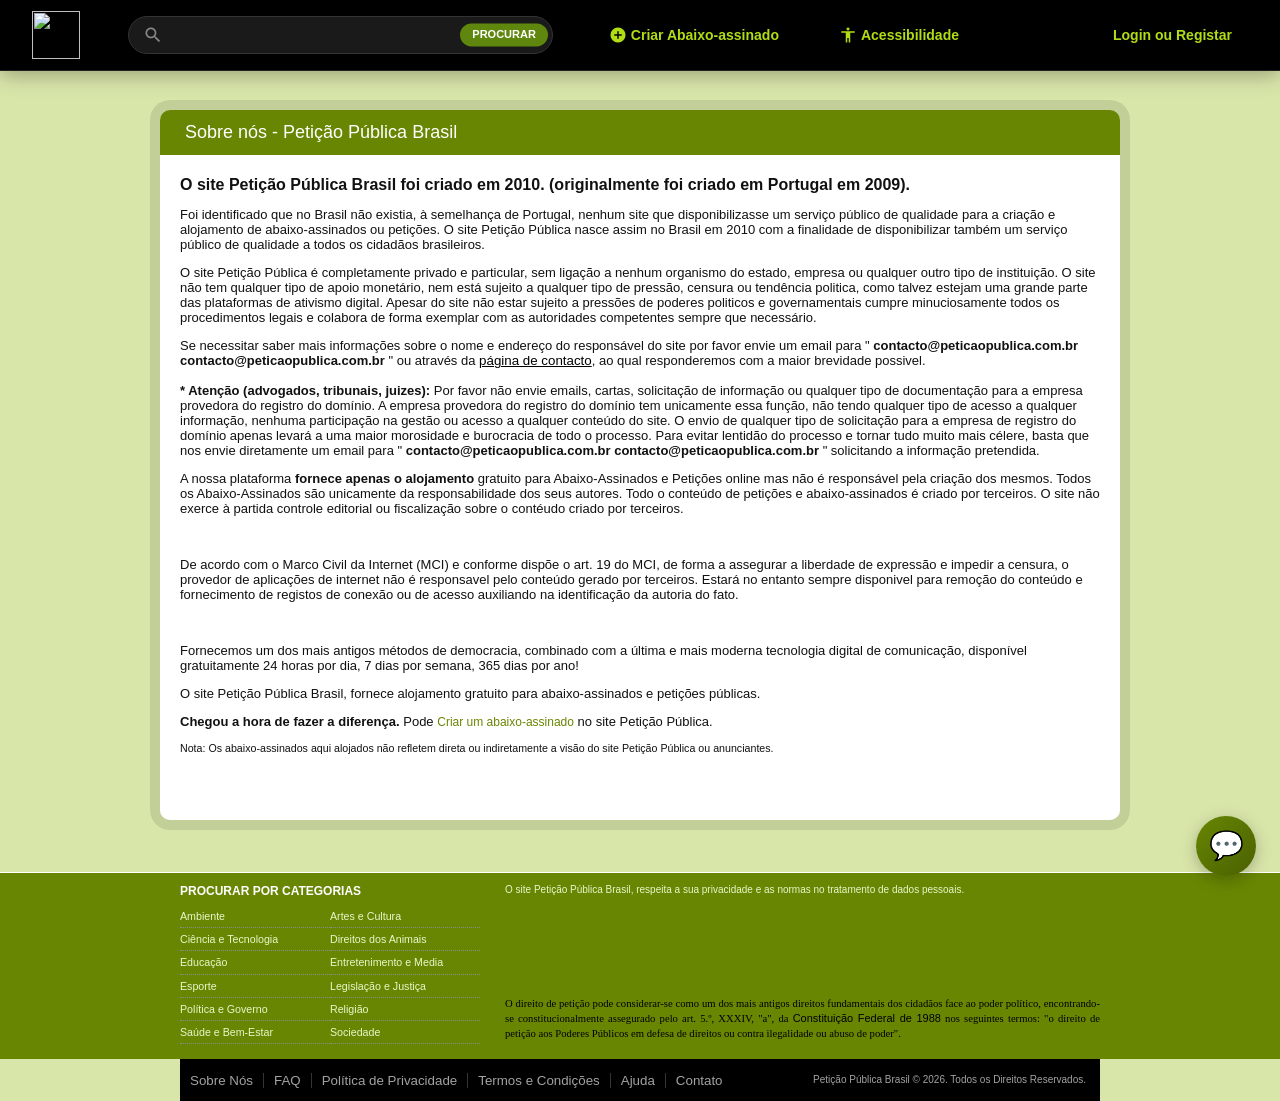
==== commit 966804fa: "refactor: melhora o header, home, acessibilidade e criar petições" ====
--- a/aboutus/index.html
+++ b/aboutus/index.html
@@ -1,21 +1,16 @@
 <head>
-    <meta charset="utf-8">
-    <link rel="stylesheet" type="text/css" href="style.css">
-    <title>Petição Pública Brasil</title>
-    <meta name="description"
-        content="Hospedagem online gratuita para Abaixo-assinados e Petições, disponível gratuitamente 24 horas por dia. Um serviço público de qualidade para todos os cidadãos brasileiros.">
-    <meta name="Robots" content="INDEX,FOLLOW">
-    
-    <link href="https://peticaopublica.com.br/favicon.ico" rel="shortcut icon" type="image/x-icon">
-    
-    <script type="text/javascript" async="" src="https://www.google-analytics.com/analytics.js"></script>
-    <script type="text/javascript" async=""
-        src="https://www.googletagmanager.com/gtag/js?id=G-4QFTX7SRFF&amp;cx=c&amp;gtm=4e66b0h2"></script>
-    <script type="text/javascript" src="https://ajax.googleapis.com/ajax/libs/jquery/1.8.1/jquery.min.js"></script>
-    <script type="text/javascript" src="https://peticaopublica.com.br/scripts/colorbox/jquery.colorbox-min.js"></script>
-
-    <meta property="og:image" content="https://peticaopublica.com.br/images/fbShareLogo.gif">
-    <script type="text/javascript">$(function () {
+<meta charset="utf-8"/>
+<link href="style.css" rel="stylesheet" type="text/css"/>
+<title>Petição Pública Brasil</title>
+<meta content="Hospedagem online gratuita para Abaixo-assinados e Petições, disponível gratuitamente 24 horas por dia. Um serviço público de qualidade para todos os cidadãos brasileiros." name="description"/>
+<meta content="INDEX,FOLLOW" name="Robots"/>
+<link href="https://peticaopublica.com.br/favicon.ico" rel="shortcut icon" type="image/x-icon"/>
+<script async="" src="https://www.google-analytics.com/analytics.js" type="text/javascript"></script>
+<script async="" src="https://www.googletagmanager.com/gtag/js?id=G-4QFTX7SRFF&amp;cx=c&amp;gtm=4e66b0h2" type="text/javascript"></script>
+<script src="https://ajax.googleapis.com/ajax/libs/jquery/1.8.1/jquery.min.js" type="text/javascript"></script>
+<script src="https://peticaopublica.com.br/scripts/colorbox/jquery.colorbox-min.js" type="text/javascript"></script>
+<meta content="https://peticaopublica.com.br/images/fbShareLogo.gif" property="og:image"/>
+<script type="text/javascript">$(function () {
             $("a#login").colorbox({ iframe: true, opacity: 0.5, innerWidth: 960, innerHeight: 350 });
             $("#txtemailnewsletter").keypress(function (e) { if (e.keyCode == 13) { doSearch(); } });
             var pesq = $("#txtemailnewsletter").val();
@@ -32,7 +27,7 @@
             });
         });
     </script>
-    <script type="text/javascript">
+<script type="text/javascript">
         $(document).ready(function () {
             $(".account").click(function () {
                 var X = $(this).attr('id');
@@ -50,91 +45,83 @@
             return false;
         }
     </script>
-    <link rel="stylesheet" type="text/css" href="../accessibility.css?v=1.0.5">
-    <script type="text/javascript" src="../accessibility.js?v=1.0.5" defer></script>
-</head>
-
+<link href="../accessibility.css?v=1.0.17" rel="stylesheet" type="text/css"/>
+<script defer="" src="../accessibility.js?v=1.0.17" type="text/javascript"></script>
+<link href="https://fonts.googleapis.com/icon?family=Material+Icons" rel="stylesheet"/></head>
 <body>
-    <div class="header">
-        <div class="innerHeader">
-            <div style="float: left; width: 310px; height: 90px; padding: 0px; background-color: #000000;">
-                <a href="../home/index.html"><img src="https://peticaopublica.com.br/images/logoPetitionpt-pt.gif" style="border: 0px"
-                        alt="Petição Pública Brasil Logotipo" title="Um dos mais antigos métodos da democracia."
-                        width="304px" height="82px"></a>
-            </div>
-            <div style="float: right; width: 650px; height: 90px; background-color: #000;">
-                <div style="height: 40px">
-                    <ul class="headerMenu">
-                        <li class="headerLink"><a href="../home/index.html">Petição Pública Brasil</a></li>
-                        <li class="headerLink"><a href="../pcreate/index.html">Criar Abaixo-assinado</a></li>
-                        <li class="headerLink"><a href="javascript:void(0)" class="acc-header-btn" onclick="document.querySelector('.acc-panel') && document.querySelector('.acc-panel').classList.toggle('active'); document.querySelector('.acc-backdrop') && document.querySelector('.acc-backdrop').classList.toggle('active');">Acessibilidade</a></li>
-                        <li class="headerLink">
-                            <div id="divLogin">
-                                <a id="login" href="../loginregister/index.html" class="cboxElement">Login ou Registar</a>
-                            </div>
-
-                        </li>
-                    </ul>
-                </div>
-                <div style="height: 70px; float: right; margin: 10px 20px;">
-                    <div class="emailnewsletter" id="divemailnewsletter">
-                        <input id="txtemailnewsletter" type="text" value="" maxlength="50"
-                            title="Procure Abaixo-Assinados"><a id="submitEmailNewsletter"
-                            href="javascript:doSearch();">procurar</a>
-                    </div>
-                </div>
-            </div>
-        </div>
-    </div>
-    <form method="post" action=".../aboutus/index.html" id="aspnetForm">
-        <div class="aspNetHidden">
-            <input type="hidden" name="__VIEWSTATE" id="__VIEWSTATE"
-                value="/[base64]/[base64]">
-        </div>
-
-        <div class="aspNetHidden">
-
-            <input type="hidden" name="__VIEWSTATEGENERATOR" id="__VIEWSTATEGENERATOR" value="CDB8F54A">
-        </div>
-
-        <div class="wrapper">
-            <div class="pcontent">
-                <div class="pethead" style="background-color: #688602; vertical-align: top;">
-                    <span>Sobre nós - Petição Pública Brasil</span>
-                </div>
-                <table border="0" cellpadding="0" cellspacing="0"
-                    style="border: 0; margin: 0; padding:0; font-size:13px;">
-                    <tbody>
-                        <tr>
-                            <td style="background-color: #fff; padding:0 20px;">
-                                <h1 style="margin-top: 20px;">O site Petição Pública Brasil foi criado em 2010.
+<div class="header">
+<div class="innerHeader">
+<div style="float: left; width: 310px; height: 90px; padding: 0px; background-color: #000000;">
+<a href="../home/index.html"><img alt="Petição Pública Brasil Logotipo" height="82px" src="https://peticaopublica.com.br/images/logoPetitionpt-pt.gif" style="border: 0px" title="Um dos mais antigos métodos da democracia." width="304px"/></a>
+</div>
+<div style="float: right; width: 650px; height: 90px; background-color: #000;">
+<div style="height: 40px">
+<ul class="headerMenu">
+<li class="headerLink">
+<a href="../pcreate/index.html" style="display: inline-flex; align-items: center;">
+<span class="material-icons" style="font-size: 18px; margin-right: 4px; color: inherit; vertical-align: middle;">add_circle</span>Criar Abaixo-assinado
+    </a>
+</li>
+<li class="headerLink">
+<a class="acc-header-btn" href="javascript:void(0)" onclick="document.querySelector('.acc-panel') &amp;&amp; document.querySelector('.acc-panel').classList.toggle('active'); document.querySelector('.acc-backdrop') &amp;&amp; document.querySelector('.acc-backdrop').classList.toggle('active');" style="display: inline-flex; align-items: center;">
+<span class="material-icons" style="font-size: 18px; margin-right: 4px; color: inherit; vertical-align: middle;">accessibility</span>Acessibilidade
+    </a>
+</li>
+<li class="headerLink">
+<div id="divLogin">
+<a class="cboxElement" href="../loginregister/index.html" id="login" style="display: inline-flex; align-items: center;">
+<span class="material-icons" style="font-size: 18px; margin-right: 4px; color: inherit; vertical-align: middle;">login</span>Login ou Registar
+        </a>
+</div>
+</li>
+</ul>
+</div>
+<div style="height: 70px; float: right; margin: 10px 20px;">
+<div class="emailnewsletter" id="divemailnewsletter"><span class="material-icons search-icon" onclick="doSearch();" style="font-size: 20px; color: #888; margin-left: 10px; margin-right: 5px; cursor: pointer; vertical-align: middle;">search</span>
+<input id="txtemailnewsletter" maxlength="50" title="Procure Abaixo-Assinados" type="text" value=""/><a href="javascript:doSearch();" id="submitEmailNewsletter">procurar</a>
+</div>
+</div>
+</div>
+</div>
+</div>
+<form action=".../aboutus/index.html" id="aspnetForm" method="post">
+<div class="aspNetHidden">
+<input id="__VIEWSTATE" name="__VIEWSTATE" type="hidden" value="/[base64]/[base64]"/>
+</div>
+<div class="aspNetHidden">
+<input id="__VIEWSTATEGENERATOR" name="__VIEWSTATEGENERATOR" type="hidden" value="CDB8F54A"/>
+</div>
+<div class="wrapper">
+<div class="pcontent">
+<div class="pethead" style="background-color: #688602; vertical-align: top;">
+<span>Sobre nós - Petição Pública Brasil</span>
+</div>
+<table border="0" cellpadding="0" cellspacing="0" style="border: 0; margin: 0; padding:0; font-size:13px;">
+<tbody>
+<tr>
+<td style="background-color: #fff; padding:0 20px;">
+<h1 style="margin-top: 20px;">O site Petição Pública Brasil foi criado em 2010.
                                     (originalmente foi criado em Portugal em 2009). </h1>
-
-                                <p>Foi identificado que no Brasil não existia, à semelhança de Portugal, nenhum site que
+<p>Foi identificado que no Brasil não existia, à semelhança de Portugal, nenhum site que
                                     disponibilizasse um serviço público de qualidade para a criação e alojamento de
                                     abaixo-assinados ou petições. O site Petição Pública nasce assim no Brasil em 2010
                                     com a finalidade de disponibilizar também um serviço público de qualidade a todos os
                                     cidadãos brasileiros.</p>
-
-                                <p>O site Petição Pública é completamente privado e particular, sem ligação a nenhum
+<p>O site Petição Pública é completamente privado e particular, sem ligação a nenhum
                                     organismo do estado, empresa ou qualquer outro tipo de instituição. O site não tem
                                     qualquer tipo de apoio monetário, nem está sujeito a qualquer tipo de pressão,
                                     censura ou tendência politica, como talvez estejam uma grande parte das plataformas
                                     de ativismo digital. Apesar do site não estar sujeito a pressões de poderes
                                     politicos e governamentais cumpre minuciosamente todos os procedimentos legais e
                                     colabora de forma exemplar com as autoridades competentes sempre que necessário.</p>
-
-                                <p>Se necessitar saber mais informações sobre o nome e endereço do responsável do site
+<p>Se necessitar saber mais informações sobre o nome e endereço do responsável do site
                                     por favor envie um email para "<b>
-                                        <script
-                                            language="javascript">document.write('contacto'); document.write('@'); document.write('peticao'); document.write('publica'); document.write('.com.br');</script>
+<script language="javascript">document.write('contacto'); document.write('@'); document.write('peticao'); document.write('publica'); document.write('.com.br');</script>
                                         contacto@peticaopublica.com.br
-                                    </b>" ou através da <a
-                                        href="https://peticaopublica.com.br../contactus/index.html?pi=aboutus"
-                                        style="text-decoration:underline;">página de contacto</a>, ao qual responderemos
+                                    </b>" ou através da <a href="https://peticaopublica.com.br../contactus/index.html?pi=aboutus" style="text-decoration:underline;">página de contacto</a>, ao qual responderemos
                                     com a maior brevidade possivel.
-                                    <br><br>
-                                    <strong>* Atenção (advogados, tribunais, juizes):</strong> Por favor não envie
+                                    <br/><br/>
+<strong>* Atenção (advogados, tribunais, juizes):</strong> Por favor não envie
                                     emails, cartas, solicitação de informação ou qualquer tipo de documentação para a
                                     empresa provedora do registro do domínio. A empresa provedora do registro do domínio
                                     tem unicamente essa função, não tendo qualquer tipo de acesso a qualquer informação,
@@ -143,158 +130,132 @@
                                     uma maior morosidade e burocracia de todo o processo. Para evitar lentidão do
                                     processo e tornar tudo muito mais célere, basta que nos envie diretamente um email
                                     para "<b>
-                                        <script
-                                            language="javascript">document.write('contacto'); document.write('@'); document.write('peticao'); document.write('publica'); document.write('.com.br');</script>
+<script language="javascript">document.write('contacto'); document.write('@'); document.write('peticao'); document.write('publica'); document.write('.com.br');</script>
                                         contacto@peticaopublica.com.br
                                     </b>" solicitando a informação pretendida.
                                 </p>
-
-                                <p>A nossa plataforma <b>fornece apenas o alojamento</b> gratuito para Abaixo-Assinados
+<p>A nossa plataforma <b>fornece apenas o alojamento</b> gratuito para Abaixo-Assinados
                                     e Petições online mas não é responsável pela criação dos mesmos. Todos os
                                     Abaixo-Assinados são unicamente da responsabilidade dos seus autores. Todo o
                                     conteúdo de petições e abaixo-assinados é criado por terceiros. O site não exerce à
                                     partida controle editorial ou fiscalização sobre o contéudo criado por terceiros.
                                 </p>
-
-                                <br>
-                                <p>De acordo com o Marco Civil da Internet (MCI) e conforme dispõe o art. 19 do MCI, de
+<br/>
+<p>De acordo com o Marco Civil da Internet (MCI) e conforme dispõe o art. 19 do MCI, de
                                     forma a assegurar a liberdade de expressão e impedir a censura, o provedor de
                                     aplicações de internet não é responsavel pelo conteúdo gerado por terceiros. Estará
                                     no entanto sempre disponivel para remoção do conteúdo e fornecimento de registos de
                                     conexão ou de acesso auxiliando na identificação da autoria do fato. </p>
-
-                                <br>
-
-                                <!--<p>Não existia, até agora, um site nacional que disponibilizasse um serviço público para o alojamento de abaixo-assinados (também conhecidos como Petição Pública) online. O Petição Pública Brasil pretende constituir um serviço público de qualidade a todos os cidadãos brasileiros. A grande maioria dos sites de abaixo-assinados online são em língua estrangeira e não estão apresentados da melhor forma para a solidificação de uma petição pública nacional.</p>-->
-                                <p>Fornecemos um dos mais antigos métodos de democracia, combinado com a última e mais
+<br/>
+<!--<p>Não existia, até agora, um site nacional que disponibilizasse um serviço público para o alojamento de abaixo-assinados (também conhecidos como Petição Pública) online. O Petição Pública Brasil pretende constituir um serviço público de qualidade a todos os cidadãos brasileiros. A grande maioria dos sites de abaixo-assinados online são em língua estrangeira e não estão apresentados da melhor forma para a solidificação de uma petição pública nacional.</p>-->
+<p>Fornecemos um dos mais antigos métodos de democracia, combinado com a última e mais
                                     moderna tecnologia digital de comunicação, disponível gratuitamente 24 horas por
                                     dia, 7 dias por semana, 365 dias por ano!</p>
-
-                                <p>O site Petição Pública Brasil, fornece alojamento gratuito para abaixo-assinados e
+<p>O site Petição Pública Brasil, fornece alojamento gratuito para abaixo-assinados e
                                     petições públicas.</p>
-
-                                <p><strong>Chegou a hora de fazer a diferença.</strong>
+<p><strong>Chegou a hora de fazer a diferença.</strong>
                                     Pode <a class="green-link" href="../pcreate/index.html">Criar um abaixo-assinado</a> no site
                                     Petição Pública.</p>
-
-                                <span style="font-size: 8pt">Nota: Os abaixo-assinados aqui alojados não refletem direta
+<span style="font-size: 8pt">Nota: Os abaixo-assinados aqui alojados não refletem direta
                                     ou indiretamente a visão do site Petição Pública ou anunciantes.</span>
-                                <p>&nbsp;</p>
-                                <p>&nbsp;</p>
-                            </td>
-                        </tr>
-                    </tbody>
-                </table>
-                <div class="petFooter" style="background-color: #fff; padding: 5px 0;"></div>
-            </div>
-        </div>
-
-    </form>
-    <div class="footer">
-        <div style="width: 920px; margin: auto; overflow: hidden;">
-            <div style="width: 300px; float: left;">
-                <h4 style="margin: 0;">Procurar por Categorias</h4>
-
-                <ul id="ulCat">
-                    <li><a href="../searchfilter/index.html?idcat=23">Ambiente</a></li>
-                    <li><a href="../searchfilter/index.html?idcat=24">Artes e Cultura</a></li>
-                    <li><a href="../searchfilter/index.html?idcat=25">Ciência e Tecnologia</a></li>
-                    <li><a href="../searchfilter/index.html?idcat=101">Direitos dos Animais</a></li>
-                    <li><a href="../searchfilter/index.html?idcat=27">Educação</a></li>
-                    <li><a href="../searchfilter/index.html?idcat=28">Entretenimento e Media</a></li>
-                    <li><a href="../searchfilter/index.html?idcat=26">Esporte</a></li>
-                    <li><a href="../searchfilter/index.html?idcat=29">Legislação e Justiça</a></li>
-                    <li><a href="../searchfilter/index.html?idcat=30">Política e Governo</a></li>
-                    <li><a href="../searchfilter/index.html?idcat=31">Religião</a></li>
-                    <li><a href="../searchfilter/index.html?idcat=32">Saúde e Bem-Estar</a></li>
-                    <li><a href="../searchfilter/index.html?idcat=33">Sociedade</a></li>
-                </ul>
-
-            </div>
-            <div style="float: right;">
-                <div class="footer-text">O site <a href="https://peticaopublica.com.br">Petição Pública</a> Brasil,
+<p> </p>
+<p> </p>
+</td>
+</tr>
+</tbody>
+</table>
+<div class="petFooter" style="background-color: #fff; padding: 5px 0;"></div>
+</div>
+</div>
+</form>
+<div class="footer">
+<div style="width: 920px; margin: auto; overflow: hidden;">
+<div style="width: 300px; float: left;">
+<h4 style="margin: 0;">Procurar por Categorias</h4>
+<ul id="ulCat">
+<li><a href="../searchfilter/index.html?idcat=23">Ambiente</a></li>
+<li><a href="../searchfilter/index.html?idcat=24">Artes e Cultura</a></li>
+<li><a href="../searchfilter/index.html?idcat=25">Ciência e Tecnologia</a></li>
+<li><a href="../searchfilter/index.html?idcat=101">Direitos dos Animais</a></li>
+<li><a href="../searchfilter/index.html?idcat=27">Educação</a></li>
+<li><a href="../searchfilter/index.html?idcat=28">Entretenimento e Media</a></li>
+<li><a href="../searchfilter/index.html?idcat=26">Esporte</a></li>
+<li><a href="../searchfilter/index.html?idcat=29">Legislação e Justiça</a></li>
+<li><a href="../searchfilter/index.html?idcat=30">Política e Governo</a></li>
+<li><a href="../searchfilter/index.html?idcat=31">Religião</a></li>
+<li><a href="../searchfilter/index.html?idcat=32">Saúde e Bem-Estar</a></li>
+<li><a href="../searchfilter/index.html?idcat=33">Sociedade</a></li>
+</ul>
+</div>
+<div style="float: right;">
+<div class="footer-text">O site <a href="https://peticaopublica.com.br">Petição Pública</a> Brasil,
                     respeita a sua privacidade e as normas no tratamento de dados pessoais.</div>
-                <div class="nav-share">
-                    <iframe
-                        src="https://www.facebook.com/plugins/like.php?href=https%3A%2F%2Fpeticaopublica.com.br&amp;width=82&amp;layout=button&amp;action=like&amp;size=large&amp;share=false&amp;height=82&amp;appId=476498805800398"
-                        width="82" height="32" style="border:none;overflow:hidden;padding-top:20px;" scrolling="no"
-                        frameborder="0" allowtransparency="true" allow="encrypted-media"></iframe>
-                    <ul style="float:right;">
-                        <li><a target="_blank" href="https://www.facebook.com/peticaopublicabrasil" class="fbshare32f"
-                                title="Acompanhe o Petição Pública Brasil no Facebook">Facebook</a></li>
-                        <li><a target="_blank" href="https://twitter.com/peticaopublicab" class="twshare32f"
-                                title="Acompanhe o Petição Pública Brasil no Twitter">Twitter</a></li>
-                        <li><a target="_blank" href="https://peticaopublica.com.br/rss.aspx" class="rss32f"
-                                title="Acompanhe o Petição Pública Brasil por RSS">RSS</a></li>
-                    </ul>
-                </div>
-                <div
-                    style="clear:both; width:595px; font-family: Verdana; font-size: 8pt;color: #000; text-align:justify;margin-top: 5px;">
+<div class="nav-share">
+<iframe allow="encrypted-media" allowtransparency="true" frameborder="0" height="32" scrolling="no" src="https://www.facebook.com/plugins/like.php?href=https%3A%2F%2Fpeticaopublica.com.br&amp;width=82&amp;layout=button&amp;action=like&amp;size=large&amp;share=false&amp;height=82&amp;appId=476498805800398" style="border:none;overflow:hidden;padding-top:20px;" width="82"></iframe>
+<ul style="float:right;">
+<li><a class="fbshare32f" href="https://www.facebook.com/peticaopublicabrasil" target="_blank" title="Acompanhe o Petição Pública Brasil no Facebook">Facebook</a></li>
+<li><a class="twshare32f" href="https://twitter.com/peticaopublicab" target="_blank" title="Acompanhe o Petição Pública Brasil no Twitter">Twitter</a></li>
+<li><a class="rss32f" href="https://peticaopublica.com.br/rss.aspx" target="_blank" title="Acompanhe o Petição Pública Brasil por RSS">RSS</a></li>
+</ul>
+</div>
+<div style="clear:both; width:595px; font-family: Verdana; font-size: 8pt;color: #000; text-align:justify;margin-top: 5px;">
                     O direito de petição pode considerar-se como um dos mais antigos direitos fundamentais dos cidadãos
                     face ao poder político,
-                    encontrando-se constitucionalmente assegurado pelo art. 5.º, XXXIV, "a", da <a
-                        style="font-size: 11px;"
-                        href="https://www.planalto.gov.br/ccivil_03/Constituicao/Constituicao.htm"
-                        target="_blank">Constituição Federal de 1988</a> nos seguintes termos: "o direito de petição aos
+                    encontrando-se constitucionalmente assegurado pelo art. 5.º, XXXIV, "a", da <a href="https://www.planalto.gov.br/ccivil_03/Constituicao/Constituicao.htm" style="font-size: 11px;" target="_blank">Constituição Federal de 1988</a> nos seguintes termos: "o direito de petição aos
                     Poderes Públicos em defesa de direitos ou contra ilegalidade ou abuso de poder".
                 </div>
+</div>
+</div>
+</div>
+<div class="secondfooter">
+<div style="width: 920px; margin: auto; overflow: hidden;">
+<ul>
+<li><a href="../aboutus/index.html">Sobre Nós</a></li>
+<li><a href="../faq/index.html">FAQ</a></li>
+<li><a href="../privacy/index.html">Política de Privacidade</a></li>
+<li><a href="../termsconditions/index.html">Termos e Condições</a></li>
+<li><a href="../help/index.html">Ajuda</a></li>
+<li><a href="../contactus/index.html?pi=">Contato</a></li>
+</ul>
+<div class="copyright">Petição Pública Brasil © 2026. Todos os Direitos Reservados.
             </div>
-        </div>
-    </div>
-    <div class="secondfooter">
-        <div style="width: 920px; margin: auto; overflow: hidden;">
-            <ul>
-                <li><a href="../aboutus/index.html">Sobre Nós</a></li>
-                <li><a href="../faq/index.html">FAQ</a></li>
-                <li><a href="../privacy/index.html">Política de Privacidade</a></li>
-                <li><a href="../termsconditions/index.html">Termos e Condições</a></li>
-                <li><a href="../help/index.html">Ajuda</a></li>
-                <li><a href="../contactus/index.html?pi=">Contato</a></li>
-            </ul>
-            <div class="copyright">Petição Pública Brasil © 2026. Todos os Direitos Reservados.
-            </div>
-        </div>
-    </div>
-    <script async="" src="https://www.googletagmanager.com/gtag/js?id=UA-4269839-47"></script>
-    <script>
+</div>
+</div>
+<script async="" src="https://www.googletagmanager.com/gtag/js?id=UA-4269839-47"></script>
+<script>
         window.dataLayer = window.dataLayer || [];
         function gtag() { dataLayer.push(arguments); }
         gtag('js', new Date());
         gtag('config', 'UA-4269839-47');
     </script>
-    <script defer=""
-        src="https://static.cloudflareinsights.com/beacon.min.js/v833ccba57c9e4d2798f2e76cebdd09a11778172276447"
-        integrity="sha512-57MDmcccJXYtNnH+ZiBwzC4jb2rvgVCEokYN+L/nLlmO8rfYT/gIpW2A569iJ/3b+0UEasghjuZH/ma3wIs/EQ=="
-        data-cf-beacon="{&quot;version&quot;:&quot;2024.11.0&quot;,&quot;token&quot;:&quot;b46a5cb6f5e049389877892a967b678e&quot;,&quot;r&quot;:1,&quot;server_timing&quot;:{&quot;name&quot;:{&quot;cfCacheStatus&quot;:true,&quot;cfEdge&quot;:true,&quot;cfExtPri&quot;:true,&quot;cfL4&quot;:true,&quot;cfOrigin&quot;:true,&quot;cfSpeedBrain&quot;:true},&quot;location_startswith&quot;:null}}"
-        crossorigin="anonymous"></script>
-
-    <div id="cboxOverlay" style="display: none;"></div>
-    <div id="colorbox" class="" style="display: none; padding-bottom: 42px; padding-right: 42px;">
-        <div id="cboxWrapper">
-            <div>
-                <div id="cboxTopLeft" style="float: left;"></div>
-                <div id="cboxTopCenter" style="float: left;"></div>
-                <div id="cboxTopRight" style="float: left;"></div>
-            </div>
-            <div style="clear: left;">
-                <div id="cboxMiddleLeft" style="float: left;"></div>
-                <div id="cboxContent" style="float: left;">
-                    <div id="cboxLoadedContent" style="width: 0px; height: 0px; overflow: hidden; float: left;"></div>
-                    <div id="cboxTitle" style="float: left;"></div>
-                    <div id="cboxCurrent" style="float: left;"></div>
-                    <div id="cboxNext" style="float: left;"></div>
-                    <div id="cboxPrevious" style="float: left;"></div>
-                    <div id="cboxSlideshow" style="float: left;"></div>
-                    <div id="cboxClose" style="float: left;"></div>
-                </div>
-                <div id="cboxMiddleRight" style="float: left;"></div>
-            </div>
-            <div style="clear: left;">
-                <div id="cboxBottomLeft" style="float: left;"></div>
-                <div id="cboxBottomCenter" style="float: left;"></div>
-                <div id="cboxBottomRight" style="float: left;"></div>
-            </div>
-        </div>
-        <div style="position: absolute; width: 9999px; visibility: hidden; display: none;"></div>
-    </div>
+<script crossorigin="anonymous" data-cf-beacon='{"version":"2024.11.0","token":"b46a5cb6f5e049389877892a967b678e","r":1,"server_timing":{"name":{"cfCacheStatus":true,"cfEdge":true,"cfExtPri":true,"cfL4":true,"cfOrigin":true,"cfSpeedBrain":true},"location_startswith":null}}' defer="" integrity="sha512-57MDmcccJXYtNnH+ZiBwzC4jb2rvgVCEokYN+L/nLlmO8rfYT/gIpW2A569iJ/3b+0UEasghjuZH/ma3wIs/EQ==" src="https://static.cloudflareinsights.com/beacon.min.js/v833ccba57c9e4d2798f2e76cebdd09a11778172276447"></script>
+<div id="cboxOverlay" style="display: none;"></div>
+<div class="" id="colorbox" style="display: none; padding-bottom: 42px; padding-right: 42px;">
+<div id="cboxWrapper">
+<div>
+<div id="cboxTopLeft" style="float: left;"></div>
+<div id="cboxTopCenter" style="float: left;"></div>
+<div id="cboxTopRight" style="float: left;"></div>
+</div>
+<div style="clear: left;">
+<div id="cboxMiddleLeft" style="float: left;"></div>
+<div id="cboxContent" style="float: left;">
+<div id="cboxLoadedContent" style="width: 0px; height: 0px; overflow: hidden; float: left;"></div>
+<div id="cboxTitle" style="float: left;"></div>
+<div id="cboxCurrent" style="float: left;"></div>
+<div id="cboxNext" style="float: left;"></div>
+<div id="cboxPrevious" style="float: left;"></div>
+<div id="cboxSlideshow" style="float: left;"></div>
+<div id="cboxClose" style="float: left;"></div>
+</div>
+<div id="cboxMiddleRight" style="float: left;"></div>
+</div>
+<div style="clear: left;">
+<div id="cboxBottomLeft" style="float: left;"></div>
+<div id="cboxBottomCenter" style="float: left;"></div>
+<div id="cboxBottomRight" style="float: left;"></div>
+</div>
+</div>
+<div style="position: absolute; width: 9999px; visibility: hidden; display: none;"></div>
+</div>
 </body>
--- a/accessibility.css
+++ b/accessibility.css
@@ -682,8 +682,35 @@
 /* Large Cursor */
 body.acc-cursor-large,
 body.acc-cursor-large *:not(.acc-exclude):not(.acc-exclude *) {
-    cursor: url("data:image/svg+xml,%3Csvg xmlns='http://www.w3.org/2000/svg' width='48' height='48' viewBox='0 0 24 24'%3E%3Cpath d='M4.5 2.01l15 15-5.3 1.2 3.8 6.8-2.7 1.5-3.8-6.8-4.5 4.5z' fill='white' stroke='black' stroke-width='1.5'/%3E%3C/svg%3E"), auto !important;
-}
+    cursor: url("data:image/svg+xml,%3Csvg xmlns='http://www.w3.org/2000/svg' width='48' height='48' viewBox='0 0 48 48'%3E%3Cpath d='M2,2 L2,32 L11,24 L19,39 L24,36 L16.5,21.5 L26.5,21.5 Z' fill='white' stroke='black' stroke-width='2' stroke-linejoin='round'/%3E%3C/svg%3E") 2 2, auto !important;
+}
+
+body.acc-cursor-large a:not(.acc-exclude),
+body.acc-cursor-large a:not(.acc-exclude) *,
+body.acc-cursor-large button:not(.acc-exclude),
+body.acc-cursor-large button:not(.acc-exclude) *,
+body.acc-cursor-large input[type="submit"]:not(.acc-exclude),
+body.acc-cursor-large input[type="button"]:not(.acc-exclude),
+body.acc-cursor-large input[type="reset"]:not(.acc-exclude),
+body.acc-cursor-large [role="button"]:not(.acc-exclude),
+body.acc-cursor-large [role="button"]:not(.acc-exclude) *,
+body.acc-cursor-large select:not(.acc-exclude),
+body.acc-cursor-large label:not(.acc-exclude),
+body.acc-cursor-large label:not(.acc-exclude) *,
+body.acc-cursor-large summary:not(.acc-exclude) {
+    cursor: url("data:image/svg+xml,%3Csvg xmlns='http://www.w3.org/2000/svg' width='48' height='48' viewBox='0 0 48 48'%3E%3Cpath d='M8.25 3a2.25 2.25 0 0 1 4.5 0v15.75a0.75 0.75 0 0 0 1.5 0v-5.25a2.25 2.25 0 0 1 4.5 0v4.5a0.75 0.75 0 0 0 1.5 0v-6.75a2.25 2.25 0 0 1 4.5 0v7.5a0.75 0.75 0 0 0 1.5 0v-5.25a2.25 2.25 0 0 1 4.5 0v10.5a11.25 11.25 0 0 1-11.25 11.25h-7.5a11.25 11.25 0 0 1-11.25-11.25v-9.75a2.25 2.25 0 0 1 4.5 0v3.75a0.75 0.75 0 0 0 1.5 0V3z' fill='white' stroke='black' stroke-width='2' stroke-linejoin='round'/%3E%3C/svg%3E") 10 1, pointer !important;
+}
+
+body.acc-cursor-large input[type="text"]:not(.acc-exclude),
+body.acc-cursor-large input[type="search"]:not(.acc-exclude),
+body.acc-cursor-large input[type="email"]:not(.acc-exclude),
+body.acc-cursor-large input[type="password"]:not(.acc-exclude),
+body.acc-cursor-large input[type="tel"]:not(.acc-exclude),
+body.acc-cursor-large input[type="url"]:not(.acc-exclude),
+body.acc-cursor-large textarea:not(.acc-exclude) {
+    cursor: url("data:image/svg+xml,%3Csvg xmlns='http://www.w3.org/2000/svg' width='48' height='48' viewBox='0 0 48 48'%3E%3Cpath d='M16,8 H32 M24,8 V40 M16,40 H32' fill='none' stroke='black' stroke-width='4' stroke-linecap='round'/%3E%3Cpath d='M16,8 H32 M24,8 V40 M16,40 H32' fill='none' stroke='white' stroke-width='2' stroke-linecap='round'/%3E%3C/svg%3E") 24 24, text !important;
+}
+
 
 /* Reading Ruler */
 .acc-reading-ruler {
@@ -1351,6 +1378,7 @@
     background-color: #000000 !important;
     border: 2px solid #ffffff !important;
     color: #ffffff !important;
+    padding: 9px 11px !important; /* Adjusted padding to compensate for thicker border and prevent sizing shifts */
 }
 body.theme-contrast .acc-btn:hover {
     border-color: #ffff00 !important;
@@ -1379,6 +1407,7 @@
 body.theme-contrast .acc-reset-btn {
     color: #ffffff !important;
     border: 2px dashed #ffffff !important;
+    padding: 11px !important; /* Adjusted padding to compensate for thicker border */
 }
 body.theme-contrast .acc-reset-btn:hover {
     border-color: #ffff00 !important;
@@ -1386,3 +1415,1143 @@
     background-color: #000000 !important;
 }
 
+/* Ensure black backgrounds everywhere under High Contrast theme, preventing yellow-on-white text */
+body.theme-contrast *:not(.acc-exclude):not(.acc-exclude *) {
+    background-color: #000000 !important;
+    background-image: none !important;
+}
+
+/* Force border-box for inputs in contrast theme to prevent size shifts from thicker borders */
+body.theme-contrast input:not(.acc-exclude):not(.acc-exclude *), 
+body.theme-contrast textarea:not(.acc-exclude):not(.acc-exclude *), 
+body.theme-contrast select:not(.acc-exclude):not(.acc-exclude *) {
+    box-sizing: border-box !important;
+}
+
+/* ==========================================================================
+   LAYOUT STABILIZATION FOR FONT AND THEME CHANGES
+   ========================================================================== */
+
+/* 1. Prevent size/height shifts and text wrapping for all page buttons */
+.btn2:not(.acc-exclude):not(.acc-exclude *), 
+.btn2small:not(.acc-exclude):not(.acc-exclude *), 
+.btnSignGray:not(.acc-exclude):not(.acc-exclude *), 
+button:not(.acc-exclude):not(.acc-exclude *), 
+input[type="submit"]:not(.acc-exclude):not(.acc-exclude *),
+input[type="button"]:not(.acc-exclude):not(.acc-exclude *),
+input[type="reset"]:not(.acc-exclude):not(.acc-exclude *) {
+    box-sizing: border-box !important;
+    white-space: nowrap !important;
+    vertical-align: middle !important;
+    line-height: 1.2 !important;
+}
+
+/* 2. Stabilize Header Menu items to prevent layout shifts */
+ul.headerMenu {
+    display: inline-flex !important;
+    flex-wrap: nowrap !important;
+    align-items: center !important;
+}
+ul.headerMenu li {
+    float: none !important;
+    white-space: nowrap !important;
+}
+
+/* 3. Stabilize Main Tabs Menu to prevent horizontal wrapping */
+ul#menu {
+    display: flex !important;
+    flex-wrap: nowrap !important;
+    padding-top: 10px !important;
+    padding-left: 0 !important;
+    margin: 0 !important;
+}
+ul#menu > li {
+    float: none !important;
+    padding-right: 5px !important;
+    flex: 1 !important;
+}
+ul#menu > li > a {
+    white-space: nowrap !important;
+    overflow: hidden !important;
+    text-overflow: ellipsis !important;
+}
+
+/* ===== GLOBAL FAQ CHATBOT ===== */
+.faq-chatbot-fab {
+    position: fixed;
+    bottom: 24px;
+    right: 24px;
+    width: 60px;
+    height: 60px;
+    background: linear-gradient(135deg, #688602 0%, #4a6001 100%);
+    border-radius: 50%;
+    box-shadow: 0 4px 16px rgba(0, 0, 0, 0.25);
+    display: flex;
+    align-items: center;
+    justify-content: center;
+    cursor: pointer;
+    z-index: 10000;
+    transition: all 0.3s cubic-bezier(0.175, 0.885, 0.32, 1.275);
+}
+.faq-chatbot-fab:hover {
+    transform: scale(1.1);
+    box-shadow: 0 6px 20px rgba(104, 134, 2, 0.4);
+}
+.faq-chatbot-fab.active {
+    transform: rotate(90deg);
+}
+.faq-fab-icon {
+    font-size: 28px;
+    color: white;
+    transition: all 0.3s ease;
+}
+.faq-chatbot-fab.active .faq-fab-icon {
+    content: "×";
+    font-size: 32px;
+}
+
+.faq-chatbot-window {
+    position: fixed;
+    bottom: 96px;
+    right: 24px;
+    width: 380px;
+    height: 520px;
+    background: #f0f2f5;
+    border-radius: 16px;
+    box-shadow: 0 8px 30px rgba(0, 0, 0, 0.2);
+    display: flex;
+    flex-direction: column;
+    z-index: 10000;
+    overflow: hidden;
+    opacity: 0;
+    transform: translateY(20px) scale(0.95);
+    pointer-events: none;
+    transition: all 0.3s cubic-bezier(0.175, 0.885, 0.32, 1.2);
+    font-family: 'Inter', 'Segoe UI', Tahoma, sans-serif;
+}
+.faq-chatbot-window.active {
+    opacity: 1;
+    transform: translateY(0) scale(1);
+    pointer-events: auto;
+}
+
+.faq-chatbot-header {
+    background: linear-gradient(135deg, #688602 0%, #4a6001 100%);
+    color: white;
+    padding: 16px 20px;
+    display: flex;
+    align-items: center;
+    gap: 12px;
+    box-shadow: 0 2px 8px rgba(0,0,0,0.1);
+}
+.faq-chatbot-header-avatar {
+    width: 40px;
+    height: 40px;
+    background: rgba(255,255,255,0.2);
+    border-radius: 50%;
+    display: flex;
+    align-items: center;
+    justify-content: center;
+    font-size: 22px;
+}
+.faq-chatbot-header-info {
+    flex-grow: 1;
+}
+.faq-chatbot-header-info h3 {
+    margin: 0;
+    font-size: 16px;
+    font-weight: 700;
+    color: #fff !important;
+}
+.faq-chatbot-header-info p {
+    margin: 2px 0 0 0;
+    font-size: 11px;
+    color: rgba(255,255,255,0.85);
+}
+.faq-chatbot-close-btn {
+    background: none;
+    border: none;
+    color: white;
+    font-size: 28px;
+    cursor: pointer;
+    opacity: 0.8;
+    padding: 0;
+    line-height: 1;
+    transition: opacity 0.2s;
+}
+.faq-chatbot-close-btn:hover {
+    opacity: 1;
+}
+
+.faq-chatbot-body {
+    flex-grow: 1;
+    overflow-y: auto;
+    padding: 16px;
+    scroll-behavior: smooth;
+}
+.faq-chatbot-body::-webkit-scrollbar {
+    width: 5px;
+}
+.faq-chatbot-body::-webkit-scrollbar-track {
+    background: transparent;
+}
+.faq-chatbot-body::-webkit-scrollbar-thumb {
+    background: #c1c1c1;
+    border-radius: 3px;
+}
+
+.faq-chatbot-footer {
+    background: #fff;
+    border-top: 1px solid #e0e0e0;
+    padding: 10px 16px;
+    text-align: center;
+    color: #888;
+    font-size: 11px;
+}
+.faq-chatbot-footer a {
+    color: #688602;
+    text-decoration: underline;
+    font-weight: 500;
+}
+
+/* Chat Messages */
+.faq-chat-msg {
+    display: flex;
+    gap: 8px;
+    margin-bottom: 12px;
+    animation: faqFadeIn 0.3s ease-out;
+}
+@keyframes faqFadeIn {
+    from { opacity: 0; transform: translateY(8px); }
+    to { opacity: 1; transform: translateY(0); }
+}
+.faq-chat-avatar {
+    width: 32px;
+    height: 32px;
+    border-radius: 50%;
+    display: flex;
+    align-items: center;
+    justify-content: center;
+    font-size: 16px;
+    flex-shrink: 0;
+}
+.faq-chat-avatar.bot {
+    background: linear-gradient(135deg, #688602, #8aad0a);
+    color: white;
+}
+.faq-chat-avatar.user {
+    background: linear-gradient(135deg, #4a5568, #2d3748);
+    color: white;
+    font-size: 12px;
+}
+.faq-chat-bubble {
+    max-width: 80%;
+    padding: 10px 14px;
+    border-radius: 14px;
+    font-size: 13px;
+    line-height: 1.5;
+    color: #1a1a1a;
+}
+.faq-chat-bubble.bot {
+    background: #fff;
+    border: 1px solid #e2e5e9;
+    border-radius: 4px 14px 14px 14px;
+}
+.faq-chat-bubble.user {
+    background: linear-gradient(135deg, #688602, #7a9c04);
+    color: white;
+    border-radius: 14px 4px 14px 14px;
+    margin-left: auto;
+}
+.faq-chat-msg.user-msg {
+    flex-direction: row-reverse;
+}
+
+/* Options */
+.faq-chat-options {
+    display: flex;
+    flex-wrap: wrap;
+    gap: 6px;
+    margin-top: 8px;
+    padding-left: 40px; /* aligns with bubbles */
+    animation: faqFadeIn 0.3s ease-out 0.1s both;
+}
+.faq-chat-opt-btn {
+    display: inline-flex;
+    align-items: center;
+    gap: 4px;
+    padding: 8px 14px;
+    background: #fff;
+    border: 1.5px solid #d4e5a0;
+    border-radius: 20px;
+    font-size: 12px;
+    font-weight: 500;
+    color: #3d5a00;
+    cursor: pointer;
+    transition: all 0.2s ease;
+    font-family: 'Inter', sans-serif;
+    line-height: 1.2;
+}
+.faq-chat-opt-btn:hover {
+    background: #f0f7d4;
+    border-color: #688602;
+    transform: translateY(-1px);
+}
+.faq-chat-opt-btn.back-btn {
+    background: #f7f7f7;
+    border-color: #d0d0d0;
+    color: #555;
+}
+.faq-chat-opt-btn.back-btn:hover {
+    background: #eee;
+    border-color: #aaa;
+    color: #333;
+}
+.faq-chat-opt-btn.action-btn {
+    background: linear-gradient(135deg, #688602, #7a9c04);
+    border-color: #688602;
+    color: white;
+}
+.faq-chat-opt-btn.action-btn:hover {
+    background: linear-gradient(135deg, #4a6001, #688602);
+    color: white;
+}
+
+/* Typing indicator */
+.faq-typing-indicator {
+    display: flex;
+    gap: 3px;
+    padding: 10px 14px;
+    align-items: center;
+}
+.faq-typing-dot {
+    width: 6px;
+    height: 6px;
+    background: #aaa;
+    border-radius: 50%;
+    animation: faqTypingBounce 1.2s ease-in-out infinite;
+}
+.faq-typing-dot:nth-child(2) { animation-delay: 0.15s; }
+.faq-typing-dot:nth-child(3) { animation-delay: 0.3s; }
+@keyframes faqTypingBounce {
+    0%, 80%, 100% { transform: translateY(0); opacity: 0.4; }
+    40% { transform: translateY(-5px); opacity: 1; }
+}
+
+.faq-answer-text p {
+    margin: 0 0 6px 0;
+    font-size: 13px;
+    line-height: 1.5;
+}
+.faq-answer-text p:last-child {
+    margin-bottom: 0;
+}
+
+/* ==========================================================================
+   MODERN STICKY SINGLE-LINE HEADER (REDDIT STYLE)
+   ========================================================================== */
+
+body {
+    padding-top: 70px !important;
+}
+
+.header {
+    position: fixed !important;
+    top: 0 !important;
+    left: 0 !important;
+    width: 100% !important;
+    height: 70px !important;
+    background-color: #000000 !important;
+    border-bottom: 1px solid #222222 !important;
+    z-index: 9999 !important;
+    box-shadow: 0 4px 20px rgba(0, 0, 0, 0.3) !important;
+    display: flex !important;
+    align-items: center !important;
+    transition: transform 0.3s ease-in-out !important;
+}
+
+.header .innerHeader {
+    width: 100% !important;
+    max-width: 1400px !important;
+    margin: 0 auto !important;
+    display: flex !important;
+    justify-content: space-between !important;
+    align-items: center !important;
+    height: 100% !important;
+    padding: 0 32px !important;
+    box-sizing: border-box !important;
+}
+
+/* Override the legacy float divs */
+.header .innerHeader > div {
+    float: none !important;
+    height: auto !important;
+    background-color: transparent !important;
+    padding: 0 !important;
+    margin: 0 !important;
+}
+
+/* Logo container (first child) */
+.header .innerHeader > div:first-child {
+    width: auto !important;
+    display: flex !important;
+    align-items: center !important;
+}
+
+.header .innerHeader > div:first-child a {
+    display: flex !important;
+    align-items: center !important;
+}
+
+.header .innerHeader > div:first-child img {
+    height: 48px !important;
+    width: auto !important;
+    max-width: 100% !important;
+}
+
+/* Right-side wrapper div (second child) */
+.header .innerHeader > div:last-child {
+    width: auto !important;
+    display: flex !important;
+    flex-grow: 1 !important;
+    justify-content: space-between !important;
+    align-items: center !important;
+    margin-left: 48px !important;
+    gap: 40px !important;
+}
+
+/* Force search bar and menu inside the flex wrapper */
+.header .innerHeader > div:last-child > div {
+    height: auto !important;
+    float: none !important;
+    margin: 0 !important;
+}
+
+/* Left/Right ordering inside the flex wrapper: Search bar in center (order 1), Menu on right (order 2) */
+.header .innerHeader > div:last-child > div:first-child {
+    order: 2 !important;
+    display: flex !important;
+    align-items: center !important;
+}
+
+.header .innerHeader > div:last-child > div:last-child {
+    order: 1 !important;
+    flex-grow: 1 !important;
+    display: flex !important;
+    justify-content: center !important;
+}
+
+/* Search bar styling */
+.emailnewsletter#divemailnewsletter {
+    position: relative !important;
+    background-color: #1a1a1a !important;
+    border: 1px solid #333333 !important;
+    border-radius: 20px !important;
+    padding: 0 75px 0 10px !important; /* adjusted padding to accommodate search icon inside flex container */
+    width: 100% !important;
+    max-width: 700px !important;
+    height: 38px !important;
+    display: flex !important;
+    align-items: center !important;
+    background-image: none !important; /* removed legacy background image icon */
+    box-sizing: border-box !important;
+    margin: 0 !important;
+}
+
+.emailnewsletter#divemailnewsletter .search-icon {
+    font-size: 20px !important;
+    color: #888888 !important;
+    margin-right: 4px !important;
+    margin-left: 4px !important;
+    flex-shrink: 0 !important;
+    vertical-align: middle !important;
+}
+
+.emailnewsletter#divemailnewsletter input {
+    background-color: transparent !important;
+    color: #ffffff !important;
+    border: none !important;
+    font-size: 13px !important;
+    width: 100% !important;
+    height: 100% !important;
+    outline: none !important;
+    margin: 0 !important;
+    padding: 0 !important;
+}
+
+.emailnewsletter#divemailnewsletter a#submitEmailNewsletter {
+    position: absolute !important;
+    right: 4px !important;
+    top: 50% !important;
+    transform: translateY(-50%) !important;
+    background-color: #5f870e !important;
+    color: #ffffff !important;
+    font-size: 11px !important;
+    font-weight: bold !important;
+    text-transform: uppercase !important;
+    padding: 5px 12px !important;
+    border-radius: 15px !important;
+    margin: 0 !important;
+    height: auto !important;
+    line-height: 1.2 !important;
+    transition: all 0.2s ease !important;
+}
+
+.emailnewsletter#divemailnewsletter a#submitEmailNewsletter:hover {
+    background-color: #7cb72f !important;
+    text-decoration: none !important;
+}
+
+/* Header Menu and links styling */
+ul.headerMenu {
+    margin: 0 !important;
+    padding: 0 !important;
+    display: flex !important;
+    align-items: center !important;
+    gap: 28px !important;
+    height: 100% !important;
+    list-style-type: none !important;
+}
+
+.headerLink {
+    margin: 0 !important;
+    padding: 0 !important;
+    list-style-type: none !important;
+    display: inline-flex !important;
+    align-items: center !important;
+    justify-content: center !important;
+    height: 100% !important;
+}
+
+.headerLink a {
+    margin: 0 !important;
+    font-size: 14px !important;
+    color: #b1dd14 !important;
+    transition: all 0.2s ease !important;
+    display: inline-flex !important;
+    align-items: center !important;
+    justify-content: center !important;
+    height: auto !important;
+    padding: 8px 16px !important;
+    border-radius: 20px !important;
+    text-decoration: none !important;
+}
+
+.headerLink a:hover {
+    color: #ffffff !important;
+    background-color: #1a1a1a !important;
+}
+
+.headerLink #divLogin {
+    display: inline-flex !important;
+    align-items: center !important;
+    justify-content: center !important;
+    margin: 0 !important;
+    padding: 0 !important;
+    height: auto !important;
+}
+
+.header.header-hidden {
+    transform: translateY(-100%) !important;
+}
+
+/* Responsive styles for Header */
+@media screen and (max-width: 1200px) {
+    .header .innerHeader {
+        padding: 0 20px !important;
+    }
+    .header .innerHeader > div:last-child {
+        margin-left: 32px !important;
+        gap: 24px !important;
+    }
+    ul.headerMenu {
+        gap: 20px !important;
+    }
+}
+
+@media screen and (max-width: 1024px) {
+    .header .innerHeader {
+        padding: 0 15px !important;
+    }
+    .header .innerHeader > div:last-child {
+        margin-left: 20px !important;
+        gap: 16px !important;
+    }
+    ul.headerMenu {
+        gap: 12px !important;
+    }
+    .headerLink a {
+        padding: 6px 12px !important;
+        font-size: 13px !important;
+    }
+    .emailnewsletter#divemailnewsletter {
+        max-width: 500px !important;
+    }
+}
+
+/* Petition Roadmap Stepper */
+.petition-roadmap {
+    display: flex !important;
+    flex-direction: column !important;
+    position: relative !important;
+    padding-left: 10px !important;
+    margin: 10px 0 !important;
+}
+
+.petition-roadmap::before {
+    content: '' !important;
+    position: absolute !important;
+    left: 31px !important; /* 10px padding + half of 42px badge width */
+    top: 20px !important;
+    bottom: 20px !important;
+    width: 2px !important;
+    background-color: #B3C287 !important;
+    z-index: 1 !important;
+}
+
+.roadmap-step {
+    display: flex !important;
+    align-items: center !important;
+    margin-bottom: 20px !important;
+    position: relative !important;
+    z-index: 2 !important;
+}
+
+.roadmap-step:last-child {
+    margin-bottom: 0 !important;
+}
+
+.roadmap-badge {
+    background-color: #5f870e !important;
+    color: #ffffff !important;
+    width: 42px !important;
+    height: 42px !important;
+    border-radius: 50% !important;
+    display: flex !important;
+    align-items: center !important;
+    justify-content: center !important;
+    font-size: 20px !important;
+    font-weight: 700 !important;
+    margin-right: 16px !important;
+    border: 3px solid #f7fbda !important; /* matches container bg color */
+    box-shadow: 0 2px 5px rgba(0, 0, 0, 0.15) !important;
+    box-sizing: border-box !important;
+}
+
+.roadmap-text {
+    font-size: 18px !important;
+    font-weight: 600 !important;
+    color: #486620 !important;
+}
+
+/* Home Page Tabs & Carousel */
+.carousel-tabs {
+    display: flex !important;
+    justify-content: center !important;
+    gap: 16px !important;
+    margin-bottom: 28px !important;
+    border-bottom: 2px solid #e5e5e5 !important;
+    padding-bottom: 12px !important;
+}
+
+.carousel-tab-btn {
+    background: transparent !important;
+    border: none !important;
+    font-size: 15px !important;
+    font-weight: 600 !important;
+    color: #666666 !important;
+    padding: 10px 20px !important;
+    cursor: pointer !important;
+    transition: all 0.3s ease !important;
+    border-radius: 20px !important;
+    outline: none !important;
+}
+
+.carousel-tab-btn:hover {
+    color: #486620 !important;
+    background-color: #f7fbda !important;
+}
+
+.carousel-tab-btn.active {
+    color: #ffffff !important;
+    background-color: #5f870e !important;
+    box-shadow: 0 4px 10px rgba(95, 135, 14, 0.3) !important;
+}
+
+.home-carousel-container {
+    width: 100% !important;
+    max-width: 960px !important;
+    overflow: hidden !important;
+    box-sizing: border-box !important;
+}
+
+.carousel-track-wrapper {
+    overflow: hidden !important;
+    width: 100% !important;
+    max-width: 960px !important;
+}
+
+.carousel-track {
+    display: flex !important;
+    transition: transform 0.5s cubic-bezier(0.4, 0, 0.2, 1) !important;
+}
+
+.carousel-page {
+    flex-shrink: 0 !important;
+    width: 960px !important;
+    display: flex !important;
+    padding: 0 10px !important;
+    gap: 20px !important;
+    justify-content: space-between !important;
+    box-sizing: border-box !important;
+}
+
+.carousel-card {
+    width: 172px !important;
+    background: #ffffff !important;
+    border: 1px solid #e2e8f0 !important;
+    border-radius: 10px !important;
+    padding: 12px !important;
+    box-shadow: 0 4px 6px -1px rgba(0,0,0,0.05), 0 2px 4px -1px rgba(0,0,0,0.03) !important;
+    transition: all 0.3s cubic-bezier(0.4, 0, 0.2, 1) !important;
+    display: flex !important;
+    flex-direction: column !important;
+    position: relative !important;
+    box-sizing: border-box !important;
+    height: 350px !important;
+}
+
+.carousel-card:hover {
+    transform: translateY(-5px) !important;
+    box-shadow: 0 12px 20px -8px rgba(95, 135, 14, 0.25) !important;
+    border-color: #5f870e !important;
+}
+
+.carousel-card-img-wrapper {
+    width: 100% !important;
+    height: 110px !important;
+    border-radius: 6px !important;
+    overflow: hidden !important;
+    margin-bottom: 10px !important;
+}
+
+.carousel-card-img-wrapper img {
+    width: 100% !important;
+    height: 100% !important;
+    object-fit: cover !important;
+    transition: transform 0.3s ease !important;
+}
+
+.carousel-card:hover .carousel-card-img-wrapper img {
+    transform: scale(1.05) !important;
+}
+
+.carousel-card-title {
+    font-size: 13px !important;
+    font-weight: 700 !important;
+    color: #2c4a06 !important;
+    line-height: 1.35 !important;
+    height: 36px !important;
+    overflow: hidden !important;
+    display: -webkit-box !important;
+    -webkit-line-clamp: 2 !important;
+    -webkit-box-orient: vertical !important;
+    text-decoration: none !important;
+    margin-bottom: 8px !important;
+    transition: color 0.2s ease !important;
+}
+
+.carousel-card-title:hover {
+    color: #5f870e !important;
+    text-decoration: underline !important;
+}
+
+.carousel-card-desc {
+    font-size: 11px !important;
+    color: #555555 !important;
+    line-height: 1.4 !important;
+    height: 48px !important;
+    overflow: hidden !important;
+    display: -webkit-box !important;
+    -webkit-line-clamp: 3 !important;
+    -webkit-box-orient: vertical !important;
+    margin-bottom: auto !important;
+}
+
+.carousel-card-signatures {
+    background-color: #f7fbda !important;
+    border: 1px solid #dceaa8 !important;
+    border-radius: 20px !important;
+    padding: 4px 10px !important;
+    font-size: 10.5px !important;
+    font-weight: 700 !important;
+    color: #486620 !important;
+    text-align: center !important;
+    margin-bottom: 10px !important;
+    display: inline-flex !important;
+    align-items: center !important;
+    justify-content: center !important;
+    gap: 4px !important;
+    white-space: nowrap !important;
+    width: fit-content !important;
+    align-self: center !important;
+}
+
+.carousel-card-signatures span {
+    color: #5f870e !important;
+}
+
+.carousel-card-btn {
+    background-color: #5f870e !important;
+    color: #ffffff !important;
+    text-align: center !important;
+    text-transform: uppercase !important;
+    font-size: 11px !important;
+    font-weight: 700 !important;
+    padding: 6px 12px !important;
+    border-radius: 6px !important;
+    text-decoration: none !important;
+    transition: all 0.2s ease !important;
+    display: block !important;
+    box-shadow: 0 2px 4px rgba(95, 135, 14, 0.2) !important;
+}
+
+.carousel-card-btn:hover {
+    background-color: #486620 !important;
+    box-shadow: 0 4px 8px rgba(72, 102, 32, 0.3) !important;
+}
+
+.carousel-dots {
+    display: flex !important;
+    justify-content: center !important;
+    gap: 8px !important;
+    margin-top: 24px !important;
+}
+
+.carousel-dot {
+    width: 10px !important;
+    height: 10px !important;
+    border-radius: 50% !important;
+    background-color: #cbd5e1 !important;
+    cursor: pointer !important;
+    transition: all 0.3s ease !important;
+}
+
+.carousel-dot:hover {
+    background-color: #94a3b8 !important;
+}
+
+.carousel-dot.active {
+    width: 24px !important;
+    border-radius: 5px !important;
+    background-color: #5f870e !important;
+}
+
+/* Accessibility Theme Adaptations for Carousel */
+body.theme-dark .carousel-card {
+    background-color: #1e1e1e !important;
+    border-color: #333333 !important;
+    box-shadow: 0 4px 6px -1px rgba(0,0,0,0.5), 0 2px 4px -1px rgba(0,0,0,0.3) !important;
+}
+body.theme-dark .carousel-card:hover {
+    border-color: #5f870e !important;
+    box-shadow: 0 12px 20px -8px rgba(95, 135, 14, 0.4) !important;
+}
+body.theme-dark .carousel-card-title {
+    color: #e2f0b4 !important;
+}
+body.theme-dark .carousel-card-desc {
+    color: #b0b0b0 !important;
+}
+body.theme-dark .carousel-card-signatures {
+    background-color: #1a1f0a !important;
+    border-color: #3f541a !important;
+    color: #b8d47a !important;
+}
+body.theme-dark .carousel-dot {
+    background-color: #4a4a4a !important;
+}
+body.theme-dark .carousel-dot.active {
+    background-color: #5f870e !important;
+}
+
+body.theme-contrast .carousel-card {
+    background-color: #000000 !important;
+    border: 2px solid #ffffff !important;
+    box-shadow: none !important;
+}
+body.theme-contrast .carousel-card:hover {
+    border-color: #ffff00 !important;
+}
+body.theme-contrast .carousel-card-title {
+    color: #ffffff !important;
+}
+body.theme-contrast .carousel-card-desc {
+    color: #ffffff !important;
+}
+body.theme-contrast .carousel-card-signatures {
+    background-color: #000000 !important;
+    border: 2px solid #ffffff !important;
+    color: #ffffff !important;
+}
+body.theme-contrast .carousel-card-signatures span {
+    color: #ffffff !important;
+}
+body.theme-contrast .carousel-card-btn {
+    background-color: #000000 !important;
+    color: #ffffff !important;
+    border: 2px solid #ffffff !important;
+    box-shadow: none !important;
+}
+body.theme-contrast .carousel-card-btn:hover {
+    background-color: #ffffff !important;
+    color: #000000 !important;
+}
+body.theme-contrast .carousel-dot {
+    background-color: #555555 !important;
+    border: 1px solid #ffffff !important;
+}
+body.theme-contrast .carousel-dot.active {
+    background-color: #ffffff !important;
+}
+
+body.theme-solarized-light .carousel-card {
+    background-color: #fdf6e3 !important;
+    border-color: #eee8d5 !important;
+    box-shadow: 0 4px 6px -1px rgba(0,0,0,0.08) !important;
+}
+body.theme-solarized-light .carousel-card-title {
+    color: #b58900 !important;
+}
+body.theme-solarized-light .carousel-card-desc {
+    color: #586e75 !important;
+}
+body.theme-solarized-light .carousel-card-signatures {
+    background-color: #eee8d5 !important;
+    border-color: #93a1a1 !important;
+    color: #586e75 !important;
+}
+body.theme-solarized-light .carousel-card-signatures span {
+    color: #657b83 !important;
+}
+body.theme-solarized-light .carousel-dot {
+    background-color: #eee8d5 !important;
+}
+body.theme-solarized-light .carousel-dot.active {
+    background-color: #b58900 !important;
+}
+
+body.theme-solarized-dark .carousel-card {
+    background-color: #073642 !important;
+    border-color: #586e75 !important;
+    box-shadow: 0 4px 6px -1px rgba(0,0,0,0.3) !important;
+}
+body.theme-solarized-dark .carousel-card-title {
+    color: #2aa198 !important;
+}
+body.theme-solarized-dark .carousel-card-desc {
+    color: #93a1a1 !important;
+}
+body.theme-solarized-dark .carousel-card-signatures {
+    background-color: #002b36 !important;
+    border-color: #586e75 !important;
+    color: #93a1a1 !important;
+}
+body.theme-solarized-dark .carousel-card-signatures span {
+    color: #839496 !important;
+}
+body.theme-solarized-dark .carousel-dot {
+    background-color: #586e75 !important;
+}
+body.theme-solarized-dark .carousel-dot.active {
+    background-color: #2aa198 !important;
+}
+
+/* Creation Page (pcreate) Styling Overrides */
+.dform input[type="text"], 
+.dform input[type="email"], 
+.dform input[type="url"], 
+.dform textarea {
+    font-family: 'Inter', system-ui, -apple-system, sans-serif !important;
+    font-size: 14.5px !important;
+    background-color: #f8fafc !important;
+    border: 1px solid #cbd5e1 !important;
+    border-radius: 8px !important;
+    padding: 10px 14px !important;
+    color: #1e293b !important;
+    transition: all 0.2s ease !important;
+    box-sizing: border-box !important;
+    margin-bottom: 5px !important;
+    outline: none !important;
+}
+
+.dform input[type="text"]:focus, 
+.dform input[type="email"]:focus, 
+.dform input[type="url"]:focus, 
+.dform textarea:focus {
+    border-color: #5f870e !important;
+    background-color: #ffffff !important;
+    box-shadow: 0 0 0 3px rgba(95, 135, 14, 0.15) !important;
+}
+
+.dform label {
+    font-family: 'Inter', system-ui, -apple-system, sans-serif !important;
+    font-size: 16px !important;
+    font-weight: 700 !important;
+    color: #2c4a06 !important;
+    margin-top: 18px !important;
+    margin-bottom: 6px !important;
+    display: block !important;
+    text-align: center !important;
+    width: 100% !important;
+}
+
+.dform select {
+    font-family: 'Inter', system-ui, -apple-system, sans-serif !important;
+    font-size: 14px !important;
+    height: 38px !important;
+    border: 1px solid #cbd5e1 !important;
+    border-radius: 8px !important;
+    background-color: #f8fafc !important;
+    color: #1e293b !important;
+    padding: 4px 8px !important;
+    outline: none !important;
+    transition: all 0.2s ease !important;
+}
+
+.dform select:focus {
+    border-color: #5f870e !important;
+    box-shadow: 0 0 0 3px rgba(95, 135, 14, 0.15) !important;
+}
+
+/* Tooltip Badge Style */
+.tooltip {
+    background-color: #f1f5f9 !important;
+    border: 1px solid #cbd5e1 !important;
+    border-radius: 4px !important;
+    padding: 2px 6px !important;
+    color: #475569 !important;
+    font-size: 11px !important;
+    font-weight: normal !important;
+    margin-left: 8px !important;
+    display: inline-block !important;
+    text-decoration: none !important;
+}
+
+.tooltip:hover {
+    background-color: #5f870e !important;
+    color: #ffffff !important;
+    border-color: #5f870e !important;
+}
+
+/* Warnings and Instructions Notice Card Style */
+.creation-warning-card {
+    background-color: #fff5f5 !important;
+    border: 1px solid #f5c6cb !important;
+    border-radius: 12px !important;
+    padding: 20px !important;
+    margin-bottom: 25px !important;
+    box-shadow: 0 4px 12px rgba(220, 53, 69, 0.05) !important;
+    text-align: center !important;
+    max-width: 800px !important;
+    margin-left: auto !important;
+    margin-right: auto !important;
+}
+
+.creation-warning-card p {
+    text-align: center !important;
+}
+
+/* Theme Adaptations for Form Inputs and Warning Card */
+body.theme-dark .dform input[type="text"], 
+body.theme-dark .dform input[type="email"], 
+body.theme-dark .dform input[type="url"], 
+body.theme-dark .dform textarea,
+body.theme-dark .dform select {
+    background-color: #1e1e1e !important;
+    border-color: #444444 !important;
+    color: #e0e0e0 !important;
+}
+body.theme-dark .dform input[type="text"]:focus, 
+body.theme-dark .dform input[type="email"]:focus, 
+body.theme-dark .dform input[type="url"]:focus, 
+body.theme-dark .dform textarea:focus,
+body.theme-dark .dform select:focus {
+    border-color: #5f870e !important;
+    box-shadow: 0 0 0 3px rgba(95, 135, 14, 0.3) !important;
+}
+body.theme-dark .dform label {
+    color: #e2f0b4 !important;
+}
+body.theme-dark .creation-warning-card {
+    background-color: #2c1a1a !important;
+    border-color: #5c2e2e !important;
+    color: #fcdada !important;
+    box-shadow: none !important;
+}
+body.theme-dark .creation-warning-card p {
+    color: #e0e0e0 !important;
+}
+
+body.theme-contrast .dform input[type="text"], 
+body.theme-contrast .dform input[type="email"], 
+body.theme-contrast .dform input[type="url"], 
+body.theme-contrast .dform textarea,
+body.theme-contrast .dform select {
+    background-color: #000000 !important;
+    border: 2px solid #ffffff !important;
+    color: #ffffff !important;
+}
+body.theme-contrast .dform label {
+    color: #ffffff !important;
+}
+body.theme-contrast .creation-warning-card {
+    background-color: #000000 !important;
+    border: 2px solid #ffffff !important;
+    color: #ffffff !important;
+}
+body.theme-contrast .creation-warning-card p {
+    color: #ffffff !important;
+}
+
+body.theme-solarized-light .dform input[type="text"], 
+body.theme-solarized-light .dform input[type="email"], 
+body.theme-solarized-light .dform input[type="url"], 
+body.theme-solarized-light .dform textarea,
+body.theme-solarized-light .dform select {
+    background-color: #fdf6e3 !important;
+    border-color: #eee8d5 !important;
+    color: #586e75 !important;
+}
+body.theme-solarized-light .dform label {
+    color: #b58900 !important;
+}
+body.theme-solarized-light .creation-warning-card {
+    background-color: #fcf4dc !important;
+    border-color: #b58900 !important;
+    color: #855c00 !important;
+}
+body.theme-solarized-light .creation-warning-card p {
+    color: #586e75 !important;
+}
+
+body.theme-solarized-dark .dform input[type="text"], 
+body.theme-solarized-dark .dform input[type="email"], 
+body.theme-solarized-dark .dform input[type="url"], 
+body.theme-solarized-dark .dform textarea,
+body.theme-solarized-dark .dform select {
+    background-color: #073642 !important;
+    border-color: #586e75 !important;
+    color: #93a1a1 !important;
+}
+body.theme-solarized-dark .dform label {
+    color: #2aa198 !important;
+}
+body.theme-solarized-dark .creation-warning-card {
+    background-color: #0a252c !important;
+    border-color: #cb4b16 !important;
+    color: #cb4b16 !important;
+}
+body.theme-solarized-dark .creation-warning-card p {
+    color: #93a1a1 !important;
+}
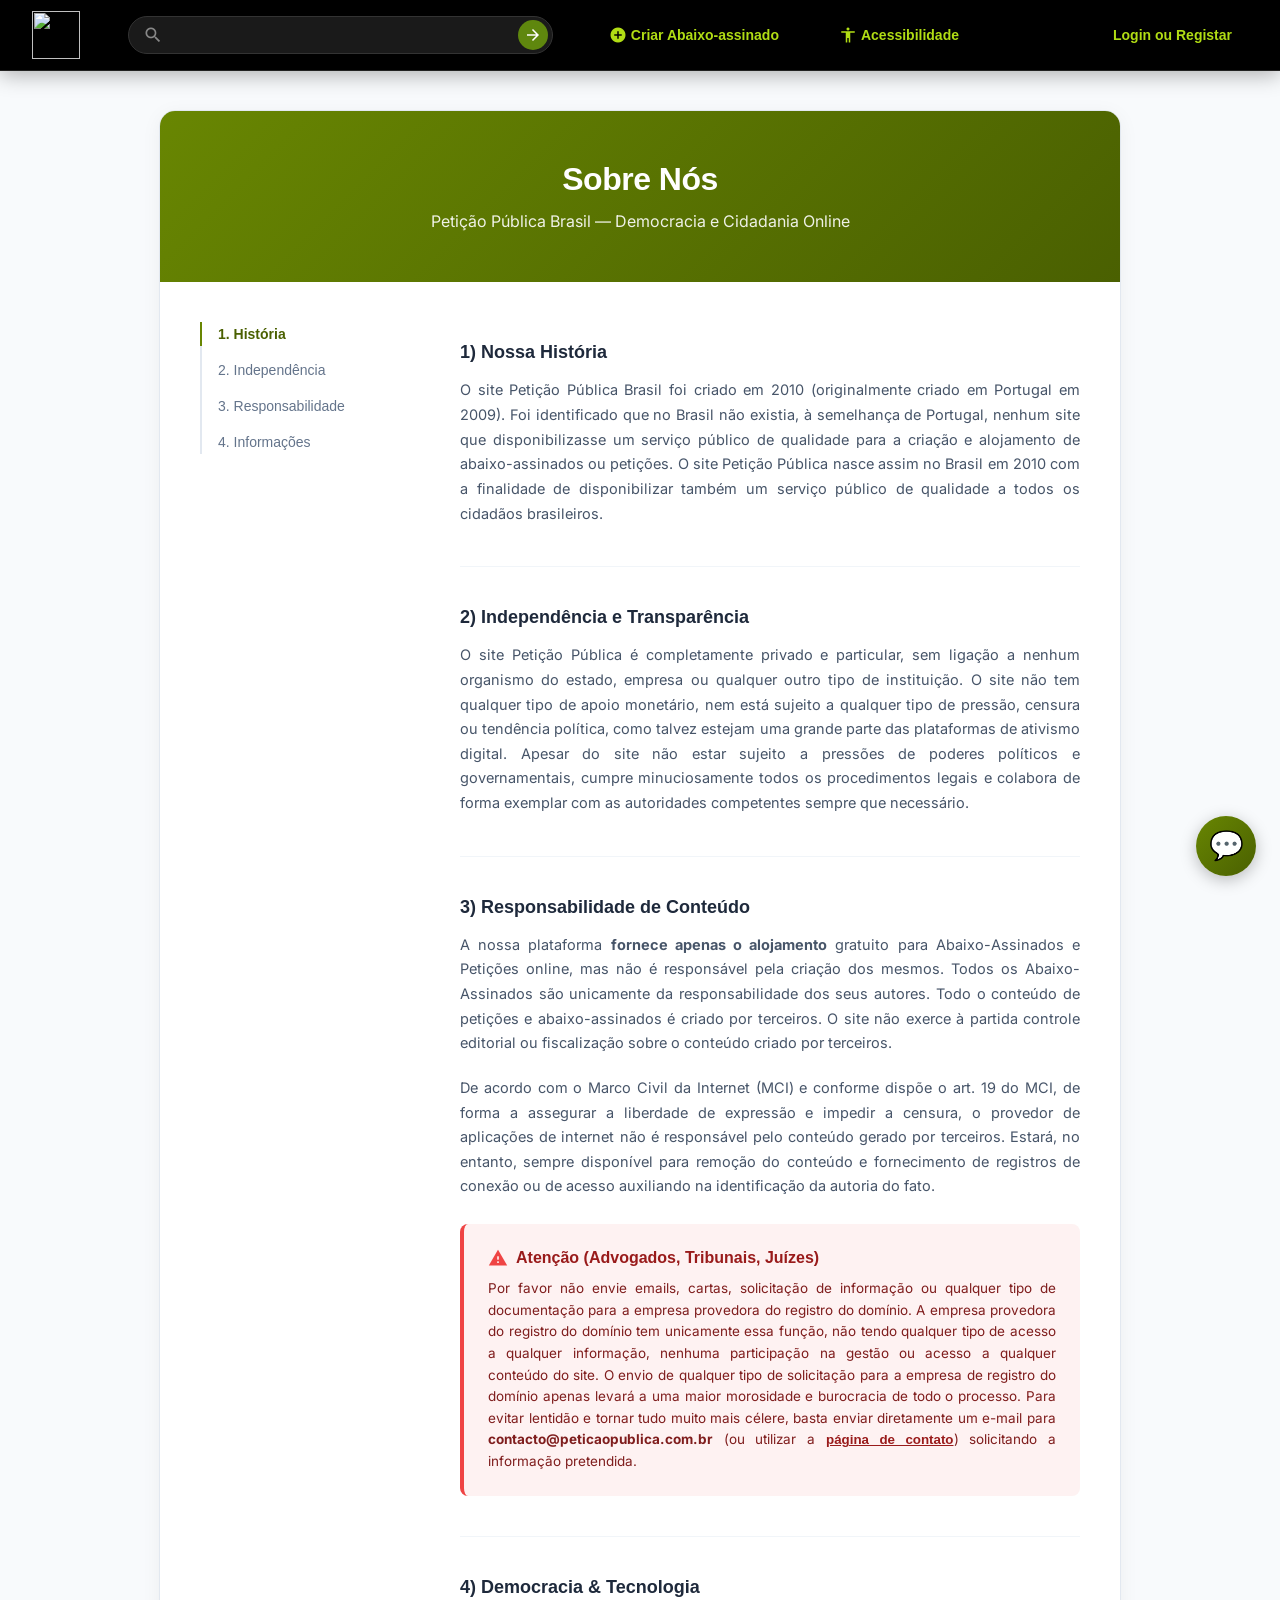
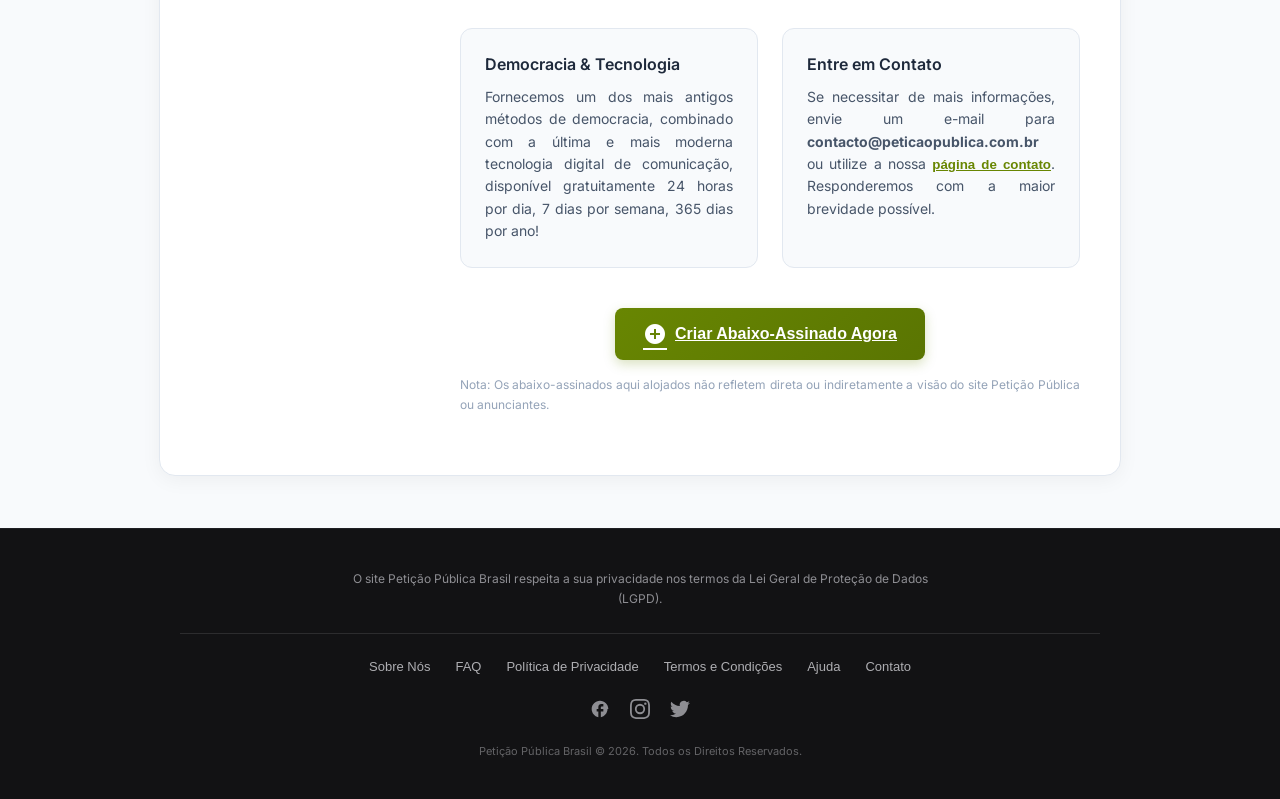
==== commit b7d20284: "refactor: melhora a pagina do footer e as relacionadas a ela" ====
--- a/aboutus/index.html
+++ b/aboutus/index.html
@@ -47,7 +47,249 @@
     </script>
 <link href="../accessibility.css?v=1.0.17" rel="stylesheet" type="text/css"/>
 <script defer="" src="../accessibility.js?v=1.0.17" type="text/javascript"></script>
-<link href="https://fonts.googleapis.com/icon?family=Material+Icons" rel="stylesheet"/></head>
+<link href="https://fonts.googleapis.com/icon?family=Material+Icons" rel="stylesheet"/>
+<style>
+    @import url('https://fonts.googleapis.com/css2?family=Inter:wght@400;500;600;700&display=swap');
+    
+    body {
+        background-color: #f8fafc;
+        font-family: 'Inter', sans-serif;
+    }
+    .privacy-container {
+        max-width: 960px;
+        margin: 40px auto;
+        background: #ffffff;
+        border-radius: 16px;
+        box-shadow: 0 4px 20px rgba(0,0,0,0.05);
+        border: 1px solid #e2e8f0;
+        overflow: hidden;
+    }
+    .privacy-hero {
+        background: linear-gradient(135deg, #688602 0%, #4a6001 100%);
+        color: white;
+        padding: 50px 40px;
+        text-align: center;
+    }
+    .privacy-hero h1 {
+        margin: 0;
+        font-size: 32px;
+        font-weight: 700;
+        color: white !important;
+        letter-spacing: -0.5px;
+    }
+    .privacy-hero p {
+        margin: 12px 0 0 0;
+        font-size: 16px;
+        color: rgba(255,255,255,0.9);
+    }
+    .privacy-body {
+        display: flex;
+        padding: 40px;
+        gap: 40px;
+    }
+    .privacy-sidebar {
+        width: 220px;
+        flex-shrink: 0;
+    }
+    .privacy-sidebar ul {
+        position: sticky;
+        top: 40px;
+        list-style: none;
+        padding: 0;
+        margin: 0;
+        border-left: 2px solid #e2e8f0;
+    }
+    .privacy-sidebar li {
+        margin-bottom: 12px;
+    }
+    .privacy-sidebar a {
+        display: block;
+        padding: 4px 0 4px 16px;
+        color: #64748b;
+        font-size: 14px;
+        font-weight: 500;
+        text-decoration: none;
+        transition: all 0.2s ease;
+        margin-left: -2px;
+        border-left: 2px solid transparent;
+    }
+    .privacy-sidebar a:hover {
+        color: #688602;
+        border-left-color: #d4e5a0;
+    }
+    .privacy-sidebar a.active {
+        color: #4a6001;
+        font-weight: 600;
+        border-left-color: #688602;
+    }
+    .privacy-content {
+        flex-grow: 1;
+        min-width: 0;
+    }
+    .privacy-content p {
+        font-size: 14.5px;
+        line-height: 1.7;
+        color: #475569;
+        margin-bottom: 20px;
+        text-align: justify;
+    }
+    .privacy-content ul {
+        margin-bottom: 20px;
+        padding-left: 20px;
+    }
+    .privacy-content li {
+        font-size: 14px;
+        line-height: 1.6;
+        color: #475569;
+        margin-bottom: 8px;
+    }
+    .privacy-content a {
+        color: #688602;
+        text-decoration: underline;
+    }
+    .privacy-section {
+        margin-top: 40px;
+        padding-top: 40px;
+        border-top: 1px solid #f1f5f9;
+        scroll-margin-top: 20px;
+    }
+    .privacy-section:first-of-type {
+        margin-top: 20px;
+        padding-top: 0;
+        border-top: none;
+    }
+    .privacy-section h3 {
+        font-size: 18px;
+        color: #1e293b;
+        margin-top: 0;
+        margin-bottom: 15px;
+        font-weight: 600;
+    }
+    .alert-card {
+        background-color: #fef2f2;
+        border-left: 4px solid #ef4444;
+        padding: 24px;
+        border-radius: 8px;
+        margin-top: 25px;
+        margin-bottom: 25px;
+        text-align: left;
+    }
+    .alert-card h3 {
+        margin: 0 0 10px 0;
+        font-size: 16px;
+        color: #991b1b;
+        font-weight: 600;
+        display: flex;
+        align-items: center;
+        gap: 8px;
+    }
+    .alert-card p {
+        margin: 0;
+        font-size: 13.5px;
+        line-height: 1.6;
+        color: #7f1d1d;
+    }
+    .btn-create-about {
+        display: inline-flex;
+        align-items: center;
+        gap: 8px;
+        background: linear-gradient(135deg, #688602 0%, #5a7502 100%);
+        color: white !important;
+        padding: 14px 28px;
+        border-radius: 8px;
+        font-size: 16px;
+        font-weight: 600;
+        text-decoration: none;
+        transition: all 0.2s ease;
+        box-shadow: 0 4px 12px rgba(104,134,2,0.25);
+    }
+    .btn-create-about:hover {
+        transform: translateY(-1px);
+        box-shadow: 0 6px 16px rgba(104,134,2,0.35);
+        text-decoration: none;
+    }
+    .grid-info {
+        display: grid;
+        grid-template-columns: 1fr 1fr;
+        gap: 24px;
+        margin-top: 30px;
+    }
+    .info-card {
+        background: #f8fafc;
+        padding: 24px;
+        border-radius: 12px;
+        border: 1px solid #e2e8f0;
+        text-align: left;
+    }
+    .info-card h4 {
+        margin: 0 0 10px 0;
+        font-size: 16px;
+        color: #1e293b;
+        font-weight: 600;
+    }
+    .info-card p {
+        margin: 0;
+        font-size: 14px;
+        line-height: 1.6;
+        color: #475569;
+    }
+    @media (max-width: 768px) {
+        .privacy-body {
+            flex-direction: column;
+            padding: 24px;
+            gap: 24px;
+        }
+        .privacy-sidebar {
+            width: 100%;
+        }
+        .privacy-sidebar ul {
+            position: static;
+            border-left: none;
+            display: flex;
+            flex-wrap: wrap;
+            gap: 10px;
+        }
+        .privacy-sidebar a {
+            padding: 6px 12px;
+            background: #f1f5f9;
+            border-radius: 20px;
+            border-left: none;
+            font-size: 13px;
+        }
+        .privacy-sidebar a:hover, .privacy-sidebar a.active {
+            background: #d4e5a0;
+            color: #4a6001;
+        }
+        .grid-info {
+            grid-template-columns: 1fr;
+        }
+    }
+</style>
+<script>
+    $(function() {
+        var links = $('.privacy-sidebar a');
+        var sections = $('.privacy-section');
+        
+        $(window).scroll(function() {
+            var scrollPos = $(document).scrollTop();
+            sections.each(function() {
+                var top = $(this).offset().top - 100;
+                var bottom = top + $(this).outerHeight();
+                
+                if (scrollPos >= top && scrollPos <= bottom) {
+                    links.removeClass('active');
+                    links.filter('[href="#' + $(this).attr('id') + '"]').addClass('active');
+                }
+            });
+        });
+        
+        links.click(function() {
+            links.removeClass('active');
+            $(this).addClass('active');
+        });
+    });
+</script>
+</head>
 <body>
 <div class="header">
 <div class="innerHeader">
@@ -78,7 +320,7 @@
 </div>
 <div style="height: 70px; float: right; margin: 10px 20px;">
 <div class="emailnewsletter" id="divemailnewsletter"><span class="material-icons search-icon" onclick="doSearch();" style="font-size: 20px; color: #888; margin-left: 10px; margin-right: 5px; cursor: pointer; vertical-align: middle;">search</span>
-<input id="txtemailnewsletter" maxlength="50" title="Procure Abaixo-Assinados" type="text" value=""/><a href="javascript:doSearch();" id="submitEmailNewsletter">procurar</a>
+<input id="txtemailnewsletter" maxlength="50" title="Procure Abaixo-Assinados" type="text" value=""/><a href="javascript:doSearch();" id="submitEmailNewsletter"><span class="material-icons" style="font-size: 18px; vertical-align: middle;">arrow_forward</span></a>
 </div>
 </div>
 </div>
@@ -91,135 +333,172 @@
 <div class="aspNetHidden">
 <input id="__VIEWSTATEGENERATOR" name="__VIEWSTATEGENERATOR" type="hidden" value="CDB8F54A"/>
 </div>
-<div class="wrapper">
-<div class="pcontent">
-<div class="pethead" style="background-color: #688602; vertical-align: top;">
-<span>Sobre nós - Petição Pública Brasil</span>
-</div>
-<table border="0" cellpadding="0" cellspacing="0" style="border: 0; margin: 0; padding:0; font-size:13px;">
-<tbody>
-<tr>
-<td style="background-color: #fff; padding:0 20px;">
-<h1 style="margin-top: 20px;">O site Petição Pública Brasil foi criado em 2010.
-                                    (originalmente foi criado em Portugal em 2009). </h1>
-<p>Foi identificado que no Brasil não existia, à semelhança de Portugal, nenhum site que
-                                    disponibilizasse um serviço público de qualidade para a criação e alojamento de
-                                    abaixo-assinados ou petições. O site Petição Pública nasce assim no Brasil em 2010
-                                    com a finalidade de disponibilizar também um serviço público de qualidade a todos os
-                                    cidadãos brasileiros.</p>
-<p>O site Petição Pública é completamente privado e particular, sem ligação a nenhum
-                                    organismo do estado, empresa ou qualquer outro tipo de instituição. O site não tem
-                                    qualquer tipo de apoio monetário, nem está sujeito a qualquer tipo de pressão,
-                                    censura ou tendência politica, como talvez estejam uma grande parte das plataformas
-                                    de ativismo digital. Apesar do site não estar sujeito a pressões de poderes
-                                    politicos e governamentais cumpre minuciosamente todos os procedimentos legais e
-                                    colabora de forma exemplar com as autoridades competentes sempre que necessário.</p>
-<p>Se necessitar saber mais informações sobre o nome e endereço do responsável do site
-                                    por favor envie um email para "<b>
-<script language="javascript">document.write('contacto'); document.write('@'); document.write('peticao'); document.write('publica'); document.write('.com.br');</script>
-                                        contacto@peticaopublica.com.br
-                                    </b>" ou através da <a href="https://peticaopublica.com.br../contactus/index.html?pi=aboutus" style="text-decoration:underline;">página de contacto</a>, ao qual responderemos
-                                    com a maior brevidade possivel.
-                                    <br/><br/>
-<strong>* Atenção (advogados, tribunais, juizes):</strong> Por favor não envie
-                                    emails, cartas, solicitação de informação ou qualquer tipo de documentação para a
-                                    empresa provedora do registro do domínio. A empresa provedora do registro do domínio
-                                    tem unicamente essa função, não tendo qualquer tipo de acesso a qualquer informação,
-                                    nenhuma participação na gestão ou acesso a qualquer conteúdo do site. O envio de
-                                    qualquer tipo de solicitação para a empresa de registro do domínio apenas levará a
-                                    uma maior morosidade e burocracia de todo o processo. Para evitar lentidão do
-                                    processo e tornar tudo muito mais célere, basta que nos envie diretamente um email
-                                    para "<b>
-<script language="javascript">document.write('contacto'); document.write('@'); document.write('peticao'); document.write('publica'); document.write('.com.br');</script>
-                                        contacto@peticaopublica.com.br
-                                    </b>" solicitando a informação pretendida.
-                                </p>
-<p>A nossa plataforma <b>fornece apenas o alojamento</b> gratuito para Abaixo-Assinados
-                                    e Petições online mas não é responsável pela criação dos mesmos. Todos os
-                                    Abaixo-Assinados são unicamente da responsabilidade dos seus autores. Todo o
-                                    conteúdo de petições e abaixo-assinados é criado por terceiros. O site não exerce à
-                                    partida controle editorial ou fiscalização sobre o contéudo criado por terceiros.
-                                </p>
-<br/>
-<p>De acordo com o Marco Civil da Internet (MCI) e conforme dispõe o art. 19 do MCI, de
-                                    forma a assegurar a liberdade de expressão e impedir a censura, o provedor de
-                                    aplicações de internet não é responsavel pelo conteúdo gerado por terceiros. Estará
-                                    no entanto sempre disponivel para remoção do conteúdo e fornecimento de registos de
-                                    conexão ou de acesso auxiliando na identificação da autoria do fato. </p>
-<br/>
-<!--<p>Não existia, até agora, um site nacional que disponibilizasse um serviço público para o alojamento de abaixo-assinados (também conhecidos como Petição Pública) online. O Petição Pública Brasil pretende constituir um serviço público de qualidade a todos os cidadãos brasileiros. A grande maioria dos sites de abaixo-assinados online são em língua estrangeira e não estão apresentados da melhor forma para a solidificação de uma petição pública nacional.</p>-->
-<p>Fornecemos um dos mais antigos métodos de democracia, combinado com a última e mais
-                                    moderna tecnologia digital de comunicação, disponível gratuitamente 24 horas por
-                                    dia, 7 dias por semana, 365 dias por ano!</p>
-<p>O site Petição Pública Brasil, fornece alojamento gratuito para abaixo-assinados e
-                                    petições públicas.</p>
-<p><strong>Chegou a hora de fazer a diferença.</strong>
-                                    Pode <a class="green-link" href="../pcreate/index.html">Criar um abaixo-assinado</a> no site
-                                    Petição Pública.</p>
-<span style="font-size: 8pt">Nota: Os abaixo-assinados aqui alojados não refletem direta
-                                    ou indiretamente a visão do site Petição Pública ou anunciantes.</span>
-<p> </p>
-<p> </p>
-</td>
-</tr>
-</tbody>
-</table>
-<div class="petFooter" style="background-color: #fff; padding: 5px 0;"></div>
-</div>
-</div>
-</form>
-<div class="footer">
-<div style="width: 920px; margin: auto; overflow: hidden;">
-<div style="width: 300px; float: left;">
-<h4 style="margin: 0;">Procurar por Categorias</h4>
-<ul id="ulCat">
-<li><a href="../searchfilter/index.html?idcat=23">Ambiente</a></li>
-<li><a href="../searchfilter/index.html?idcat=24">Artes e Cultura</a></li>
-<li><a href="../searchfilter/index.html?idcat=25">Ciência e Tecnologia</a></li>
-<li><a href="../searchfilter/index.html?idcat=101">Direitos dos Animais</a></li>
-<li><a href="../searchfilter/index.html?idcat=27">Educação</a></li>
-<li><a href="../searchfilter/index.html?idcat=28">Entretenimento e Media</a></li>
-<li><a href="../searchfilter/index.html?idcat=26">Esporte</a></li>
-<li><a href="../searchfilter/index.html?idcat=29">Legislação e Justiça</a></li>
-<li><a href="../searchfilter/index.html?idcat=30">Política e Governo</a></li>
-<li><a href="../searchfilter/index.html?idcat=31">Religião</a></li>
-<li><a href="../searchfilter/index.html?idcat=32">Saúde e Bem-Estar</a></li>
-<li><a href="../searchfilter/index.html?idcat=33">Sociedade</a></li>
-</ul>
-</div>
-<div style="float: right;">
-<div class="footer-text">O site <a href="https://peticaopublica.com.br">Petição Pública</a> Brasil,
-                    respeita a sua privacidade e as normas no tratamento de dados pessoais.</div>
-<div class="nav-share">
-<iframe allow="encrypted-media" allowtransparency="true" frameborder="0" height="32" scrolling="no" src="https://www.facebook.com/plugins/like.php?href=https%3A%2F%2Fpeticaopublica.com.br&amp;width=82&amp;layout=button&amp;action=like&amp;size=large&amp;share=false&amp;height=82&amp;appId=476498805800398" style="border:none;overflow:hidden;padding-top:20px;" width="82"></iframe>
-<ul style="float:right;">
-<li><a class="fbshare32f" href="https://www.facebook.com/peticaopublicabrasil" target="_blank" title="Acompanhe o Petição Pública Brasil no Facebook">Facebook</a></li>
-<li><a class="twshare32f" href="https://twitter.com/peticaopublicab" target="_blank" title="Acompanhe o Petição Pública Brasil no Twitter">Twitter</a></li>
-<li><a class="rss32f" href="https://peticaopublica.com.br/rss.aspx" target="_blank" title="Acompanhe o Petição Pública Brasil por RSS">RSS</a></li>
-</ul>
-</div>
-<div style="clear:both; width:595px; font-family: Verdana; font-size: 8pt;color: #000; text-align:justify;margin-top: 5px;">
-                    O direito de petição pode considerar-se como um dos mais antigos direitos fundamentais dos cidadãos
-                    face ao poder político,
-                    encontrando-se constitucionalmente assegurado pelo art. 5.º, XXXIV, "a", da <a href="https://www.planalto.gov.br/ccivil_03/Constituicao/Constituicao.htm" style="font-size: 11px;" target="_blank">Constituição Federal de 1988</a> nos seguintes termos: "o direito de petição aos
-                    Poderes Públicos em defesa de direitos ou contra ilegalidade ou abuso de poder".
+<div class="privacy-container">
+    <div class="privacy-hero">
+        <h1>Sobre Nós</h1>
+        <p>Petição Pública Brasil — Democracia e Cidadania Online</p>
+    </div>
+    <div class="privacy-body">
+        <aside class="privacy-sidebar">
+            <ul>
+                <li><a href="#section1" class="active">1. História</a></li>
+                <li><a href="#section2">2. Independência</a></li>
+                <li><a href="#section3">3. Responsabilidade</a></li>
+                <li><a href="#section4">4. Informações</a></li>
+            </ul>
+        </aside>
+        <main class="privacy-content">
+            <section id="section1" class="privacy-section">
+                <h3>1) Nossa História</h3>
+                <p>O site Petição Pública Brasil foi criado em 2010 (originalmente criado em Portugal em 2009). Foi identificado que no Brasil não existia, à semelhança de Portugal, nenhum site que disponibilizasse um serviço público de qualidade para a criação e alojamento de abaixo-assinados ou petições. O site Petição Pública nasce assim no Brasil em 2010 com a finalidade de disponibilizar também um serviço público de qualidade a todos os cidadãos brasileiros.</p>
+            </section>
+
+            <section id="section2" class="privacy-section">
+                <h3>2) Independência e Transparência</h3>
+                <p>O site Petição Pública é completamente privado e particular, sem ligação a nenhum organismo do estado, empresa ou qualquer outro tipo de instituição. O site não tem qualquer tipo de apoio monetário, nem está sujeito a qualquer tipo de pressão, censura ou tendência política, como talvez estejam uma grande parte das plataformas de ativismo digital. Apesar do site não estar sujeito a pressões de poderes políticos e governamentais, cumpre minuciosamente todos os procedimentos legais e colabora de forma exemplar com as autoridades competentes sempre que necessário.</p>
+            </section>
+
+            <section id="section3" class="privacy-section">
+                <h3>3) Responsabilidade de Conteúdo</h3>
+                <p>A nossa plataforma <strong>fornece apenas o alojamento</strong> gratuito para Abaixo-Assinados e Petições online, mas não é responsável pela criação dos mesmos. Todos os Abaixo-Assinados são unicamente da responsabilidade dos seus autores. Todo o conteúdo de petições e abaixo-assinados é criado por terceiros. O site não exerce à partida controle editorial ou fiscalização sobre o conteúdo criado por terceiros.</p>
+                <p>De acordo com o Marco Civil da Internet (MCI) e conforme dispõe o art. 19 do MCI, de forma a assegurar a liberdade de expressão e impedir a censura, o provedor de aplicações de internet não é responsável pelo conteúdo gerado por terceiros. Estará, no entanto, sempre disponível para remoção do conteúdo e fornecimento de registros de conexão ou de acesso auxiliando na identificação da autoria do fato.</p>
+                
+                <div class="alert-card">
+                    <h3>
+                        <span class="material-icons" style="font-size: 20px; color: #ef4444; vertical-align: middle;">warning</span>
+                        Atenção (Advogados, Tribunais, Juízes)
+                    </h3>
+                    <p>Por favor não envie emails, cartas, solicitação de informação ou qualquer tipo de documentação para a empresa provedora do registro do domínio. A empresa provedora do registro do domínio tem unicamente essa função, não tendo qualquer tipo de acesso a qualquer informação, nenhuma participação na gestão ou acesso a qualquer conteúdo do site. O envio de qualquer tipo de solicitação para a empresa de registro do domínio apenas levará a uma maior morosidade e burocracia de todo o processo. Para evitar lentidão e tornar tudo muito mais célere, basta enviar diretamente um e-mail para <strong>contacto@peticaopublica.com.br</strong> (ou utilizar a <a href="../contactus/index.html?pi=aboutus" style="color: #991b1b; font-weight: 600; text-decoration: underline;">página de contato</a>) solicitando a informação pretendida.</p>
                 </div>
-</div>
-</div>
-</div>
-<div class="secondfooter">
-<div style="width: 920px; margin: auto; overflow: hidden;">
-<ul>
-<li><a href="../aboutus/index.html">Sobre Nós</a></li>
-<li><a href="../faq/index.html">FAQ</a></li>
-<li><a href="../privacy/index.html">Política de Privacidade</a></li>
-<li><a href="../termsconditions/index.html">Termos e Condições</a></li>
-<li><a href="../help/index.html">Ajuda</a></li>
-<li><a href="../contactus/index.html?pi=">Contato</a></li>
-</ul>
-<div class="copyright">Petição Pública Brasil © 2026. Todos os Direitos Reservados.
-            </div>
-</div>
+            </section>
+
+            <section id="section4" class="privacy-section">
+                <h3>4) Democracia &amp; Tecnologia</h3>
+                <div class="grid-info">
+                    <div class="info-card">
+                        <h4>Democracia &amp; Tecnologia</h4>
+                        <p>Fornecemos um dos mais antigos métodos de democracia, combinado com a última e mais moderna tecnologia digital de comunicação, disponível gratuitamente 24 horas por dia, 7 dias por semana, 365 dias por ano!</p>
+                    </div>
+                    <div class="info-card">
+                        <h4>Entre em Contato</h4>
+                        <p>Se necessitar de mais informações, envie um e-mail para <strong>contacto@peticaopublica.com.br</strong> ou utilize a nossa <a href="../contactus/index.html?pi=aboutus" style="color: #688602; font-weight: 600; text-decoration: underline;">página de contato</a>. Responderemos com a maior brevidade possível.</p>
+                    </div>
+                </div>
+
+                <div style="text-align: center; margin-top: 40px;">
+                    <a href="../pcreate/index.html" class="btn-create-about">
+                        <span class="material-icons">add_circle</span>
+                        Criar Abaixo-Assinado Agora
+                    </a>
+                    <p style="font-size: 12px; color: #94a3b8; margin-top: 15px;">Nota: Os abaixo-assinados aqui alojados não refletem direta ou indiretamente a visão do site Petição Pública ou anunciantes.</p>
+                </div>
+            </section>
+        </main>
+    </div>
+</div></form>
+<style>
+    .footer-minimal {
+        clear: both;
+        width: 100%;
+        background-color: #121214;
+        padding: 40px 0;
+        border-top: 1px solid #1f1f23;
+        font-family: 'Inter', Helvetica, Arial, sans-serif;
+    }
+    .footer-minimal-container {
+        max-width: 920px;
+        margin: auto;
+        padding: 0 20px;
+        display: flex;
+        flex-direction: column;
+        align-items: center;
+        gap: 20px;
+        text-align: center;
+    }
+    .footer-minimal-lgpd {
+        color: #8e8e93;
+        font-size: 12px;
+        line-height: 1.6;
+        max-width: 600px;
+    }
+    .footer-minimal-divider {
+        width: 100%;
+        height: 1px;
+        background-color: #2c2c2e;
+        margin: 5px 0;
+    }
+    .footer-minimal-links {
+        display: flex;
+        flex-wrap: wrap;
+        justify-content: center;
+        gap: 25px;
+        list-style: none;
+        margin: 0;
+        padding: 0;
+    }
+    .footer-minimal-links a {
+        color: #aeaeb2;
+        font-size: 13px;
+        font-weight: 500;
+        text-decoration: none;
+        transition: color 0.25s ease, transform 0.2s ease;
+        display: inline-block;
+    }
+    .footer-minimal-links a:hover {
+        color: #ffffff;
+        transform: translateY(-1px);
+    }
+    .footer-minimal-socials {
+        display: flex;
+        gap: 20px;
+        margin-top: 5px;
+    }
+    .footer-minimal-socials a {
+        color: #8e8e93;
+        transition: color 0.25s ease, transform 0.25s ease;
+        display: inline-block;
+    }
+    .footer-minimal-socials a:hover {
+        transform: scale(1.1);
+    }
+    .footer-minimal-socials a.fb:hover { color: #1877F2; }
+    .footer-minimal-socials a.ig:hover { color: #E1306C; }
+    .footer-minimal-socials a.tw:hover { color: #1DA1F2; }
+    .footer-minimal-copyright {
+        color: #636366;
+        font-size: 11px;
+        margin-top: 5px;
+    }
+</style>
+<div class="footer-minimal">
+    <div class="footer-minimal-container">
+        <div class="footer-minimal-lgpd">
+            O site Petição Pública Brasil respeita a sua privacidade nos termos da Lei Geral de Proteção de Dados (LGPD).
+        </div>
+        <div class="footer-minimal-divider"></div>
+        <div class="footer-minimal-links">
+            <a href="../aboutus/index.html">Sobre Nós</a>
+            <a href="../faq/index.html">FAQ</a>
+            <a href="../privacy/index.html">Política de Privacidade</a>
+            <a href="../termsconditions/index.html">Termos e Condições</a>
+            <a href="../help/index.html">Ajuda</a>
+            <a href="../contactus/index.html">Contato</a>
+        </div>
+        <div class="footer-minimal-socials">
+            <a href="https://www.facebook.com/peticaopublicabrasil" target="_blank" class="fb" aria-label="Facebook">
+                <svg width="20" height="20" fill="currentColor" viewBox="0 0 24 24"><path d="M22 12c0-5.52-4.48-10-10-10S2 6.48 2 12c0 4.84 3.44 8.87 8 9.8V15H8v-3h2V9.5C10 7.57 11.57 6 13.5 6H16v3h-2c-.55 0-1 .45-1 1v2h3v3h-3v6.8c4.56-.93 8-4.96 8-9.8z"/></svg>
+            </a>
+            <a href="https://instagram.com" target="_blank" class="ig" aria-label="Instagram">
+                <svg width="20" height="20" fill="currentColor" viewBox="0 0 24 24"><path d="M12 2.163c3.204 0 3.584.012 4.85.07 3.252.148 4.771 1.691 4.919 4.919.058 1.265.069 1.645.069 4.849 0 3.205-.012 3.584-.069 4.849-.149 3.225-1.664 4.771-4.919 4.919-1.266.058-1.644.07-4.85.07-3.204 0-3.584-.012-4.849-.07-3.26-.149-4.771-1.699-4.919-4.92-.058-1.265-.07-1.644-.07-4.849 0-3.204.013-3.583.07-4.849.149-3.227 1.664-4.771 4.919-4.919 1.266-.057 1.645-.069 4.849-.069zM12 0C8.741 0 8.333.014 7.053.072 2.695.272.273 2.69.073 7.051.014 8.333 0 8.741 0 12c0 3.259.014 3.668.072 4.948.2 4.358 2.618 6.78 6.98 6.98 1.281.058 1.689.072 4.948.072 3.259 0 3.668-.014 4.948-.072 4.354-.2 6.782-2.618 6.979-6.98.059-1.28.073-1.689.073-4.948 0-3.259-.014-3.667-.072-4.947-.196-4.354-2.617-6.78-6.979-6.98C15.668.014 15.259 0 12 0zm0 5.838a6.162 6.162 0 100 12.324 6.162 6.162 0 000-12.324zM12 16a4 4 0 110-8 4 4 0 010 8zm6.406-11.845a1.44 1.44 0 100 2.881 1.44 1.44 0 000-2.881z"/></svg>
+            </a>
+            <a href="https://twitter.com/peticaopublicab" target="_blank" class="tw" aria-label="Twitter">
+                <svg width="20" height="20" fill="currentColor" viewBox="0 0 24 24"><path d="M23.953 4.57a10 10 0 01-2.825.775 4.958 4.958 0 002.163-2.723c-.951.555-2.005.959-3.127 1.184a4.92 4.92 0 00-8.384 4.482C7.69 8.095 4.067 6.13 1.64 3.162a4.822 4.822 0 00-.666 2.475c0 1.71.87 3.213 2.188 4.096a4.904 4.904 0 01-2.228-.616v.06a4.923 4.923 0 003.946 4.827 4.996 4.996 0 01-2.212.085 4.936 4.936 0 004.604 3.417 9.867 9.867 0 01-6.102 2.105c-.39 0-.779-.023-1.17-.067a13.995 13.995 0 007.557 2.209c9.053 0 13.998-7.496 13.998-13.985 0-.21 0-.42-.015-.63A9.935 9.935 0 0024 4.59z"/></svg>
+            </a>
+        </div>
+        <div class="footer-minimal-copyright">
+            Petição Pública Brasil © 2026. Todos os Direitos Reservados.
+        </div>
+    </div>
 </div>
 <script async="" src="https://www.googletagmanager.com/gtag/js?id=UA-4269839-47"></script>
 <script>
--- a/accessibility.css
+++ b/accessibility.css
@@ -682,7 +682,7 @@
 /* Large Cursor */
 body.acc-cursor-large,
 body.acc-cursor-large *:not(.acc-exclude):not(.acc-exclude *) {
-    cursor: url("data:image/svg+xml,%3Csvg xmlns='http://www.w3.org/2000/svg' width='48' height='48' viewBox='0 0 48 48'%3E%3Cpath d='M2,2 L2,32 L11,24 L19,39 L24,36 L16.5,21.5 L26.5,21.5 Z' fill='white' stroke='black' stroke-width='2' stroke-linejoin='round'/%3E%3C/svg%3E") 2 2, auto !important;
+    cursor: url("data:image/svg+xml,%3Csvg xmlns='http://www.w3.org/2000/svg' width='36' height='36' viewBox='0 0 32 32'%3E%3Cpath d='M2,2 L2,24 L8.5,18 L14,29 L17.5,27 L12,16 L19.5,16 Z' fill='%231e293b' stroke='white' stroke-width='1.5' stroke-linejoin='round'/%3E%3C/svg%3E") 2 2, auto !important;
 }
 
 body.acc-cursor-large a:not(.acc-exclude),
@@ -698,7 +698,7 @@
 body.acc-cursor-large label:not(.acc-exclude),
 body.acc-cursor-large label:not(.acc-exclude) *,
 body.acc-cursor-large summary:not(.acc-exclude) {
-    cursor: url("data:image/svg+xml,%3Csvg xmlns='http://www.w3.org/2000/svg' width='48' height='48' viewBox='0 0 48 48'%3E%3Cpath d='M8.25 3a2.25 2.25 0 0 1 4.5 0v15.75a0.75 0.75 0 0 0 1.5 0v-5.25a2.25 2.25 0 0 1 4.5 0v4.5a0.75 0.75 0 0 0 1.5 0v-6.75a2.25 2.25 0 0 1 4.5 0v7.5a0.75 0.75 0 0 0 1.5 0v-5.25a2.25 2.25 0 0 1 4.5 0v10.5a11.25 11.25 0 0 1-11.25 11.25h-7.5a11.25 11.25 0 0 1-11.25-11.25v-9.75a2.25 2.25 0 0 1 4.5 0v3.75a0.75 0.75 0 0 0 1.5 0V3z' fill='white' stroke='black' stroke-width='2' stroke-linejoin='round'/%3E%3C/svg%3E") 10 1, pointer !important;
+    cursor: url("data:image/svg+xml,%3Csvg xmlns='http://www.w3.org/2000/svg' width='36' height='36' viewBox='0 0 32 32'%3E%3Cpath d='M2,2 L2,24 L8.5,18 L14,29 L17.5,27 L12,16 L19.5,16 Z' fill='%23688602' stroke='white' stroke-width='1.5' stroke-linejoin='round'/%3E%3C/svg%3E") 2 2, pointer !important;
 }
 
 body.acc-cursor-large input[type="text"]:not(.acc-exclude),
@@ -1886,15 +1886,16 @@
     transform: translateY(-50%) !important;
     background-color: #5f870e !important;
     color: #ffffff !important;
-    font-size: 11px !important;
-    font-weight: bold !important;
-    text-transform: uppercase !important;
-    padding: 5px 12px !important;
-    border-radius: 15px !important;
+    border-radius: 50% !important;
+    width: 30px !important;
+    height: 30px !important;
+    display: inline-flex !important;
+    align-items: center !important;
+    justify-content: center !important;
+    padding: 0 !important;
     margin: 0 !important;
-    height: auto !important;
-    line-height: 1.2 !important;
     transition: all 0.2s ease !important;
+    text-decoration: none !important;
 }
 
 .emailnewsletter#divemailnewsletter a#submitEmailNewsletter:hover {
@@ -2555,3 +2556,369 @@
 body.theme-solarized-dark .creation-warning-card p {
     color: #93a1a1 !important;
 }
+
+/* ==========================================================================
+   MOBILE & RESPONSIVE LAYOUT IMPROVEMENTS
+   ========================================================================== */
+@media screen and (max-width: 768px) {
+    body {
+        padding-top: 0 !important;
+    }
+    .header {
+        position: static !important;
+        height: auto !important;
+        padding: 10px 0 !important;
+    }
+    .header .innerHeader {
+        flex-direction: column !important;
+        height: auto !important;
+        padding: 0 15px !important;
+        gap: 12px !important;
+    }
+    .header .innerHeader > div:first-child {
+        width: auto !important;
+        justify-content: center !important;
+    }
+    .header .innerHeader > div:first-child img {
+        height: 38px !important;
+        width: auto !important;
+    }
+    .header .innerHeader > div:last-child {
+        margin-left: 0 !important;
+        width: 100% !important;
+        flex-direction: column !important;
+        gap: 12px !important;
+    }
+    .header .innerHeader > div:last-child > div {
+        width: 100% !important;
+        justify-content: center !important;
+    }
+    ul.headerMenu {
+        flex-direction: row !important;
+        flex-wrap: wrap !important;
+        justify-content: center !important;
+        gap: 8px !important;
+    }
+    .headerLink a {
+        padding: 4px 10px !important;
+        font-size: 11px !important;
+    }
+    .emailnewsletter#divemailnewsletter {
+        max-width: 100% !important;
+        width: 100% !important;
+    }
+    
+    /* Layout Containers mobile styling */
+    .petition-layout,
+    .privacy-container,
+    .faq-container,
+    .help-container,
+    .contact-container,
+    .login-container {
+        width: 100% !important;
+        max-width: 100% !important;
+        margin: 20px 0 !important;
+        border-radius: 0 !important;
+        border-left: none !important;
+        border-right: none !important;
+        box-shadow: none !important;
+        padding-left: 15px !important;
+        padding-right: 15px !important;
+        box-sizing: border-box !important;
+    }
+    
+    .petition-layout, .privacy-body {
+        flex-direction: column !important;
+        gap: 20px !important;
+        padding: 15px !important;
+    }
+    
+    .privacy-sidebar {
+        width: 100% !important;
+    }
+    .privacy-sidebar ul {
+        position: static !important;
+        border-left: none !important;
+        display: flex !important;
+        flex-wrap: wrap !important;
+        gap: 8px !important;
+    }
+    .privacy-sidebar li {
+        margin-bottom: 0 !important;
+    }
+    .privacy-sidebar a {
+        padding: 6px 12px !important;
+        background: #f1f5f9 !important;
+        border-radius: 20px !important;
+        border-left: none !important;
+        font-size: 13px !important;
+        margin-left: 0 !important;
+    }
+    .privacy-sidebar a:hover, .privacy-sidebar a.active {
+        background: #d4e5a0 !important;
+        color: #4a6001 !important;
+    }
+    
+    .petition-sidebar {
+        width: 100% !important;
+    }
+    
+    .grid-info, .about-body .grid-info {
+        grid-template-columns: 1fr !important;
+        gap: 16px !important;
+    }
+    
+    .chatbot-wrapper {
+        width: 100% !important;
+        max-width: 100% !important;
+        height: auto !important;
+    }
+}
+
+/* Fix: Prevent accessibility font overrides from breaking Material Icons */
+body.acc-font-serif .material-icons,
+body.acc-font-dyslexic .material-icons,
+body.acc-font-hyperlegible .material-icons,
+body.acc-font-limbus .material-icons,
+body.acc-font-isaac .material-icons,
+.material-icons {
+    font-family: 'Material Icons' !important;
+}
+
+/* Fix: Prevent carousel cards from being cut off on hover */
+.carousel-track-wrapper {
+    padding: 12px 0 !important;
+    margin: -12px 0 !important;
+    overflow: visible !important; /* Allow hover scaling to overflow wrapper height */
+}
+.home-carousel-container {
+    padding: 12px 0 !important;
+    overflow: hidden !important; /* Contain the scroll track */
+}
+
+/* ==========================================================================
+   COLOR THEMES OVERRIDES FOR MODERN PAGES (About Us, FAQ, Privacy, Terms, Help, Contact)
+   ========================================================================== */
+
+/* --- DARK THEME --- */
+body.theme-dark .privacy-container,
+body.theme-dark .faq-container,
+body.theme-dark .help-container,
+body.theme-dark .contact-container,
+body.theme-dark .about-container,
+body.theme-dark .form-card,
+body.theme-dark .acc-card,
+body.theme-dark .sub-acc-item,
+body.theme-dark .contact-cta,
+body.theme-dark .info-card {
+    background-color: #1e1e24 !important;
+    background: #1e1e24 !important;
+    border-color: #2e2e33 !important;
+    color: #e2e8f0 !important;
+    box-shadow: none !important;
+}
+body.theme-dark .acc-card-header,
+body.theme-dark .acc-card-body,
+body.theme-dark .sub-acc-body {
+    background-color: #1e1e24 !important;
+    color: #e2e8f0 !important;
+}
+body.theme-dark .acc-card-header h3,
+body.theme-dark .sub-acc-header h4 {
+    color: #e2e8f0 !important;
+}
+body.theme-dark .privacy-body {
+    background-color: #121214 !important;
+}
+body.theme-dark .privacy-sidebar a {
+    color: #94a3b8 !important;
+}
+body.theme-dark .privacy-sidebar a:hover,
+body.theme-dark .privacy-sidebar a.active {
+    color: #b1dd14 !important;
+    background-color: #2a2a30 !important;
+}
+body.theme-dark .privacy-section {
+    border-top-color: #2e2e33 !important;
+}
+body.theme-dark .privacy-content h3 {
+    color: #e2e8f0 !important;
+}
+body.theme-dark .form-title {
+    color: #e2e8f0 !important;
+    border-bottom-color: #2e2e33 !important;
+}
+body.theme-dark .about-hero,
+body.theme-dark .privacy-hero,
+body.theme-dark .help-hero,
+body.theme-dark .contact-hero {
+    background: linear-gradient(135deg, #4a6001 0%, #2a3801 100%) !important;
+}
+
+/* --- CONTRAST THEME --- */
+body.theme-contrast .privacy-container,
+body.theme-contrast .faq-container,
+body.theme-contrast .help-container,
+body.theme-contrast .contact-container,
+body.theme-contrast .about-container,
+body.theme-contrast .form-card,
+body.theme-contrast .acc-card,
+body.theme-contrast .sub-acc-item,
+body.theme-contrast .contact-cta,
+body.theme-contrast .info-card {
+    background-color: #000000 !important;
+    background: #000000 !important;
+    border: 2px solid #ffffff !important;
+    color: #ffffff !important;
+    box-shadow: none !important;
+}
+body.theme-contrast .acc-card-header,
+body.theme-contrast .acc-card-body,
+body.theme-contrast .sub-acc-body {
+    background-color: #000000 !important;
+    color: #ffffff !important;
+}
+body.theme-contrast .acc-card-header h3,
+body.theme-contrast .sub-acc-header h4 {
+    color: #ffffff !important;
+}
+body.theme-contrast .privacy-body {
+    background-color: #000000 !important;
+}
+body.theme-contrast .privacy-sidebar a {
+    color: #ffffff !important;
+    border: 1px solid #ffffff !important;
+    margin: 2px !important;
+}
+body.theme-contrast .privacy-sidebar a:hover,
+body.theme-contrast .privacy-sidebar a.active {
+    color: #000000 !important;
+    background-color: #ffffff !important;
+}
+body.theme-contrast .privacy-section {
+    border-top: 2px solid #ffffff !important;
+}
+body.theme-contrast .privacy-content h3 {
+    color: #ffffff !important;
+}
+body.theme-contrast .form-title {
+    color: #ffffff !important;
+    border-bottom: 2px solid #ffffff !important;
+}
+body.theme-contrast .about-hero,
+body.theme-contrast .privacy-hero,
+body.theme-contrast .help-hero,
+body.theme-contrast .contact-hero {
+    background: #000000 !important;
+    border-bottom: 2px solid #ffffff !important;
+}
+
+/* --- SOLARIZED LIGHT --- */
+body.theme-solarized-light .privacy-container,
+body.theme-solarized-light .faq-container,
+body.theme-solarized-light .help-container,
+body.theme-solarized-light .contact-container,
+body.theme-solarized-light .about-container,
+body.theme-solarized-light .form-card,
+body.theme-solarized-light .acc-card,
+body.theme-solarized-light .sub-acc-item,
+body.theme-solarized-light .contact-cta,
+body.theme-solarized-light .info-card {
+    background-color: #fdf6e3 !important;
+    background: #fdf6e3 !important;
+    border-color: #eee8d5 !important;
+    color: #586e75 !important;
+    box-shadow: none !important;
+}
+body.theme-solarized-light .acc-card-header,
+body.theme-solarized-light .acc-card-body,
+body.theme-solarized-light .sub-acc-body {
+    background-color: #fdf6e3 !important;
+    color: #586e75 !important;
+}
+body.theme-solarized-light .acc-card-header h3,
+body.theme-solarized-light .sub-acc-header h4 {
+    color: #586e75 !important;
+}
+body.theme-solarized-light .privacy-body {
+    background-color: #eee8d5 !important;
+}
+body.theme-solarized-light .privacy-sidebar a {
+    color: #586e75 !important;
+}
+body.theme-solarized-light .privacy-sidebar a:hover,
+body.theme-solarized-light .privacy-sidebar a.active {
+    color: #b58900 !important;
+    background-color: #eee8d5 !important;
+}
+body.theme-solarized-light .privacy-section {
+    border-top-color: #eee8d5 !important;
+}
+body.theme-solarized-light .privacy-content h3 {
+    color: #586e75 !important;
+}
+body.theme-solarized-light .form-title {
+    color: #586e75 !important;
+    border-bottom-color: #eee8d5 !important;
+}
+body.theme-solarized-light .about-hero,
+body.theme-solarized-light .privacy-hero,
+body.theme-solarized-light .help-hero,
+body.theme-solarized-light .contact-hero {
+    background: linear-gradient(135deg, #b58900 0%, #cb4b16 100%) !important;
+}
+
+/* --- SOLARIZED DARK --- */
+body.theme-solarized-dark .privacy-container,
+body.theme-solarized-dark .faq-container,
+body.theme-solarized-dark .help-container,
+body.theme-solarized-dark .contact-container,
+body.theme-solarized-dark .about-container,
+body.theme-solarized-dark .form-card,
+body.theme-solarized-dark .acc-card,
+body.theme-solarized-dark .sub-acc-item,
+body.theme-solarized-dark .contact-cta,
+body.theme-solarized-dark .info-card {
+    background-color: #073642 !important;
+    background: #073642 !important;
+    border-color: #586e75 !important;
+    color: #93a1a1 !important;
+    box-shadow: none !important;
+}
+body.theme-solarized-dark .acc-card-header,
+body.theme-solarized-dark .acc-card-body,
+body.theme-solarized-dark .sub-acc-body {
+    background-color: #073642 !important;
+    color: #93a1a1 !important;
+}
+body.theme-solarized-dark .acc-card-header h3,
+body.theme-solarized-dark .sub-acc-header h4 {
+    color: #93a1a1 !important;
+}
+body.theme-solarized-dark .privacy-body {
+    background-color: #002b36 !important;
+}
+body.theme-solarized-dark .privacy-sidebar a {
+    color: #93a1a1 !important;
+}
+body.theme-solarized-dark .privacy-sidebar a:hover,
+body.theme-solarized-dark .privacy-sidebar a.active {
+    color: #2aa198 !important;
+    background-color: #002b36 !important;
+}
+body.theme-solarized-dark .privacy-section {
+    border-top-color: #586e75 !important;
+}
+body.theme-solarized-dark .privacy-content h3 {
+    color: #93a1a1 !important;
+}
+body.theme-solarized-dark .form-title {
+    color: #93a1a1 !important;
+    border-bottom-color: #586e75 !important;
+}
+body.theme-solarized-dark .about-hero,
+body.theme-solarized-dark .privacy-hero,
+body.theme-solarized-dark .help-hero,
+body.theme-solarized-dark .contact-hero {
+    background: linear-gradient(135deg, #002b36 0%, #073642 100%) !important;
+}
